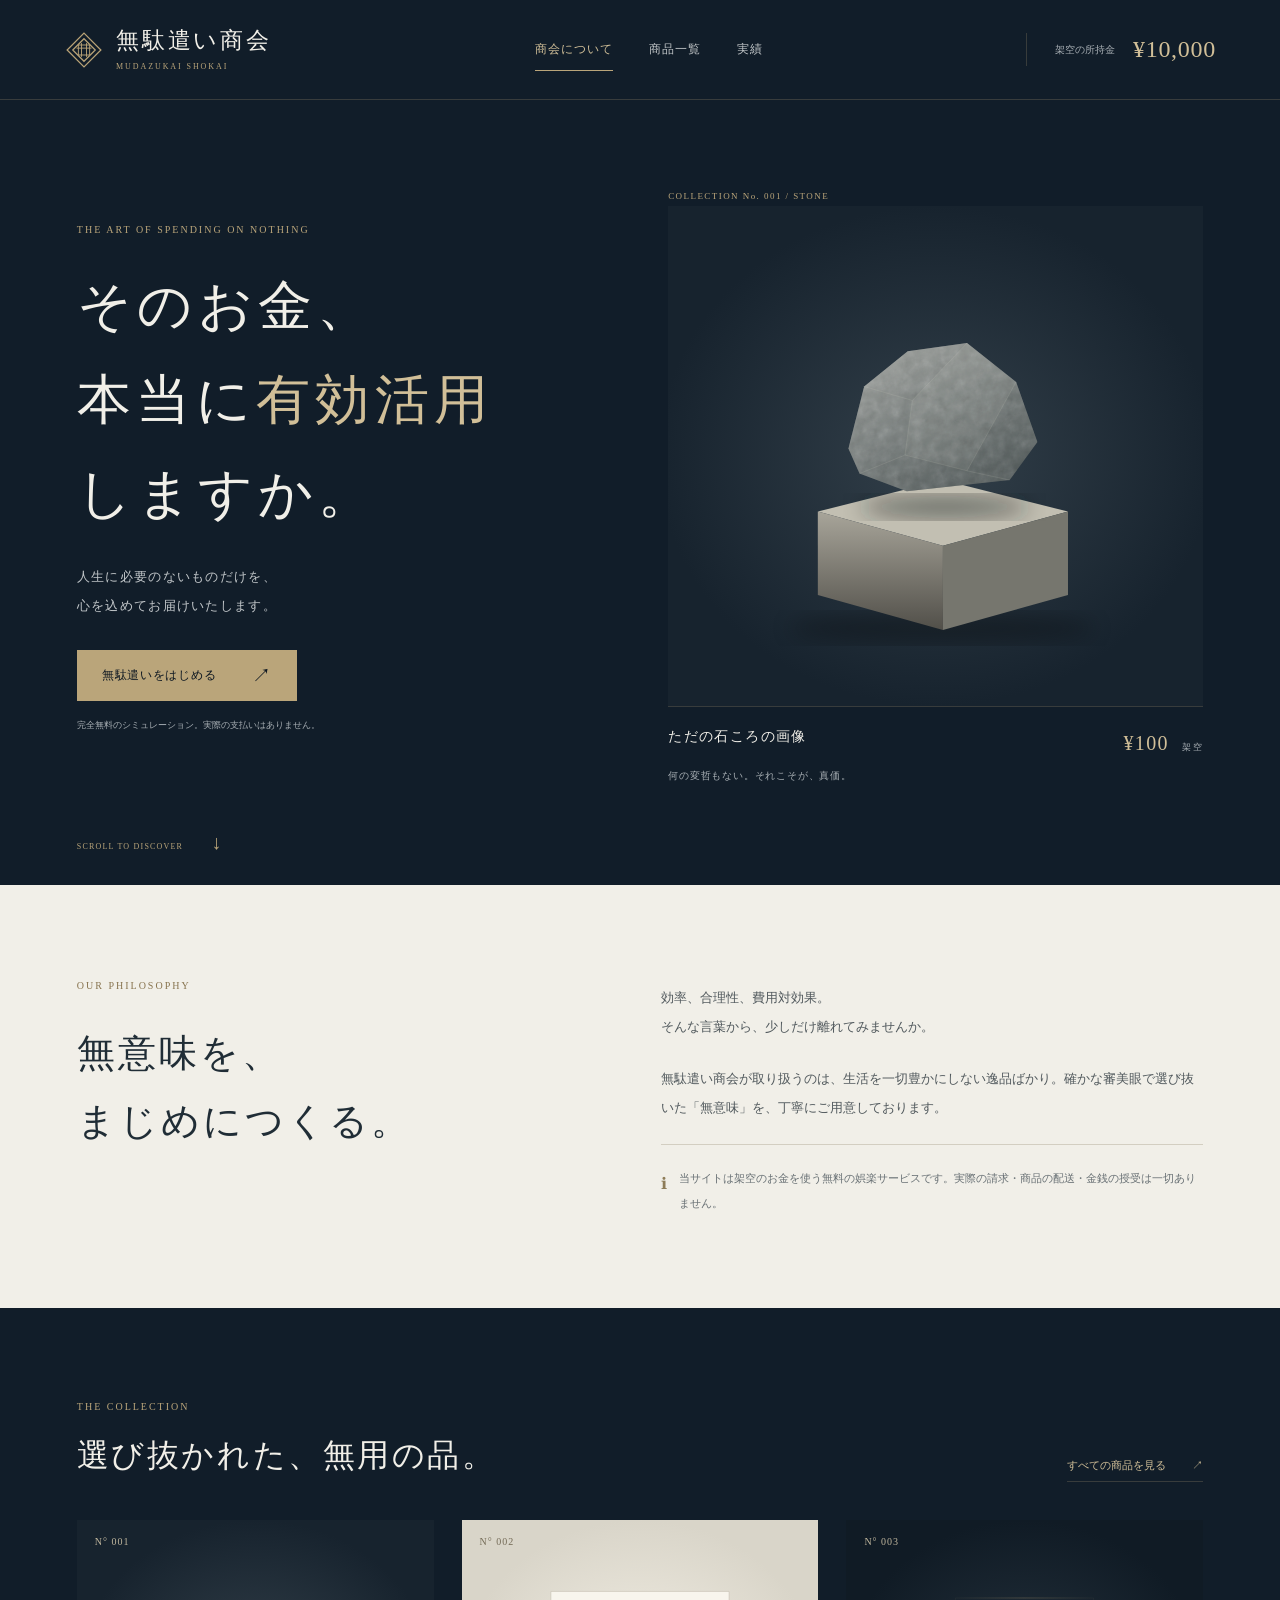
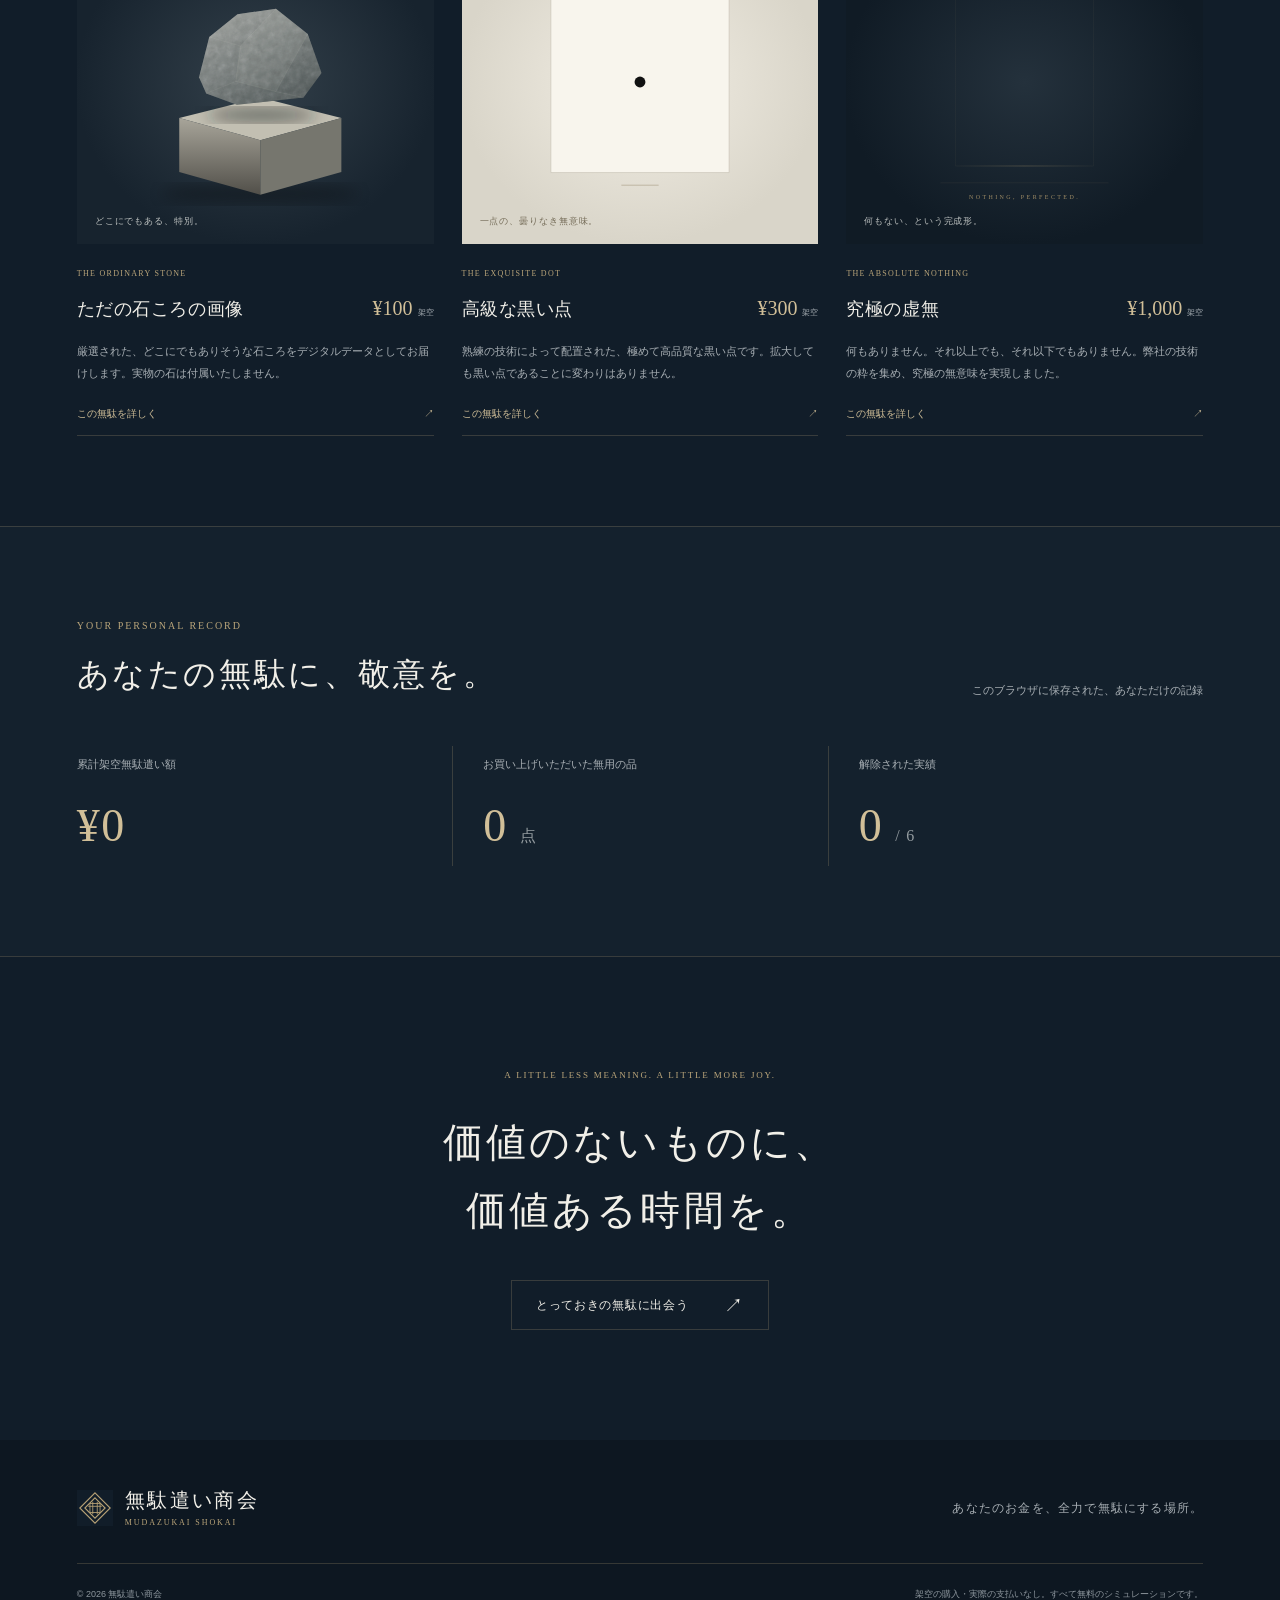
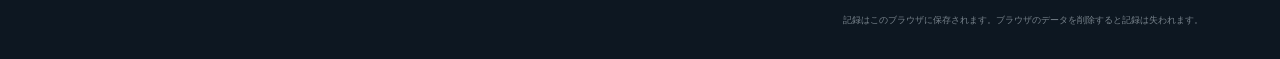
==== index.html @ 3b6da00a "Build Muda Shokai static shop" ====
<!doctype html>
<html lang="ja"><head><meta charset="utf-8"><meta name="viewport" content="width=device-width, initial-scale=1"><meta name="description" content="あなたのお金を、全力で無駄にする場所。実際の支払いは一切ない、架空の無駄遣いシミュレーション。"><meta name="theme-color" content="#111d29"><title>無駄遣い商会 — 価値のないものに、価値ある時間を。</title><link rel="icon" href="assets/images/mark.svg" type="image/svg+xml"><link rel="stylesheet" href="css/style.css"><script defer src="js/storage.js"></script><script defer src="js/main.js"></script></head>
<body data-page="home"><a class="skip" href="#main">本文へ移動</a><div id="site-header"></div><main id="main">
<section class="hero"><div class="hero-copy"><p class="eyebrow">THE ART OF SPENDING ON NOTHING</p><h1>そのお金、<br>本当に<span>有効活用</span><br>しますか。</h1><p class="hero-description">人生に必要のないものだけを、<br>心を込めてお届けいたします。</p><a class="button gold" href="shop.html">無駄遣いをはじめる <span>↗</span></a><p class="fine">完全無料のシミュレーション。実際の支払いはありません。</p></div><div class="hero-art" aria-label="台座に展示された、ただの石ころ"><div class="art-coordinate">COLLECTION No. 001 / STONE</div><img src="assets/images/stone.svg" alt="美術品のように展示された灰色の石ころ"><div class="exhibit-caption"><span>ただの石ころの画像</span><span>¥100 <small>架空</small></span></div><p class="art-note">何の変哲もない。それこそが、真価。</p></div><a class="scroll-cue" href="#philosophy">SCROLL TO DISCOVER <span>↓</span></a></section>
<section class="philosophy section reveal" id="philosophy"><div><p class="eyebrow">OUR PHILOSOPHY</p><h2>無意味を、<br>まじめにつくる。</h2></div><div class="prose"><p>効率、合理性、費用対効果。<br>そんな言葉から、少しだけ離れてみませんか。</p><p>無駄遣い商会が取り扱うのは、生活を一切豊かにしない逸品ばかり。確かな審美眼で選び抜いた「無意味」を、丁寧にご用意しております。</p><p class="simulation-note"><span>ℹ</span> 当サイトは架空のお金を使う無料の娯楽サービスです。実際の請求・商品の配送・金銭の授受は一切ありません。</p></div></section>
<section class="collection section reveal"><div class="section-heading"><div><p class="eyebrow">THE COLLECTION</p><h2>選び抜かれた、無用の品。</h2></div><a class="text-link" href="shop.html">すべての商品を見る <span>↗</span></a></div><div class="product-grid" id="featured-products"></div></section>
<section class="record-section section reveal"><div class="section-heading"><div><p class="eyebrow">YOUR PERSONAL RECORD</p><h2>あなたの無駄に、敬意を。</h2></div><span class="subtle">このブラウザに保存された、あなただけの記録</span></div><div class="stats"><div><span>累計架空無駄遣い額</span><strong data-stat="spent">¥0</strong></div><div><span>お買い上げいただいた無用の品</span><strong><b data-stat="count">0</b><small>点</small></strong></div><div><span>解除された実績</span><strong><b data-stat="achievements">0</b><small>/ 6</small></strong></div></div></section>
<section class="closing section reveal"><p class="eyebrow">A LITTLE LESS MEANING. A LITTLE MORE JOY.</p><h2>価値のないものに、<br>価値ある時間を。</h2><a class="button outline" href="shop.html">とっておきの無駄に出会う <span>↗</span></a></section>
</main><div id="site-footer"></div><div id="toast-region" aria-live="polite"></div></body></html>
---- css/style.css ----
@charset "UTF-8";
:root{
  --navy:#111d29;
  --deep:#0d1721;
  --panel:#192633;
  --gold:#baa57a;
  --gold-light:#d1bf98;
  --paper:#f1efe8;
  --ink:#202d36;
  --muted:#a8afb4;
  --line:rgba(186,165,122,.23);
  --serif:"Yu Mincho","Hiragino Mincho ProN","Noto Serif CJK JP",serif;
  --sans:"Yu Gothic","Hiragino Kaku Gothic ProN",Meiryo,sans-serif}
  *{
    box-sizing:border-box}
    html{
      scroll-behavior:smooth;
      scroll-padding-top:100px}
      body{
        margin:0;
        background:var(--navy);
        color:var(--paper);
        font:14px/1.9 var(--sans);
        -webkit-font-smoothing:antialiased}
        a{
          color:inherit;
          text-decoration:none}
          button,input{
            font:inherit}
            button,a{
              -webkit-tap-highlight-color:transparent}
              button{
                cursor:pointer}
                button:disabled{
                  cursor:not-allowed;
                  opacity:.5}
                  img{
                    max-width:100%;
                    display:block}
                    h1,h2,h3,p{
                      margin:0}
                      h1,h2,h3{
                        font-family:var(--serif);
                        font-weight:500}
                        h2{
                          font-size:32px;
                          line-height:1.7;
                          letter-spacing:.08em}
                          button{
                            color:inherit}
                            button:focus-visible,a:focus-visible,summary:focus-visible{
                              outline:2px solid var(--gold-light);
                              outline-offset:6px}
                              ::selection{
                                background:#baa57a;
                                color:var(--deep)}
                                .section{
                                  padding:90px max(6%,calc((100vw - 1280px)/2))}
                                  .eyebrow{
                                    font-family:Georgia,serif;
                                    font-size:10px;
                                    letter-spacing:.2em;
                                    color:var(--gold);
                                    line-height:1.8}
                                    .subtle{
                                      font-size:11px;
                                      color:var(--muted)}
                                      .fine{
                                        font-size:10px;
                                        line-height:1.9;
                                        color:var(--muted)}
                                        .skip{
                                          position:fixed;
                                          top:-100px;
                                          left:20px;
                                          z-index:200;
                                          background:var(--gold);
                                          color:var(--deep);
                                          padding:10px}
                                          .skip:focus{
                                            top:10px}
                                            .site-header{
                                              height:100px;
                                              padding:0 5%;
                                              display:flex;
                                              align-items:center;
                                              justify-content:space-between;
                                              border-bottom:1px solid var(--line);
                                              gap:30px;
                                              background:var(--navy)}
                                              .brand{
                                                display:flex;
                                                gap:12px;
                                                align-items:center;
                                                flex-shrink:0}
                                                .brand>span{
                                                  font-family:var(--serif);
                                                  font-size:23px;
                                                  letter-spacing:.12em;
                                                  line-height:1.5}
                                                  .brand small{
                                                    display:block;
                                                    font:8px/2 Georgia,serif;
                                                    letter-spacing:.24em;
                                                    color:var(--gold)}
                                                    .site-header nav{
                                                      display:flex;
                                                      gap:36px;
                                                      height:100%;
                                                      align-items:center}
                                                      .site-header nav a{
                                                        font-size:12px;
                                                        letter-spacing:.08em;
                                                        position:relative;
                                                        padding:10px 0;
                                                        color:#c2c6c8}
                                                        .site-header nav a:hover,.site-header nav a[aria-current]{
                                                          color:var(--gold-light)}
                                                          .site-header nav a[aria-current]:after{
                                                            content:"";
                                                            position:absolute;
                                                            bottom:0;
                                                            left:0;
                                                            right:0;
                                                            height:1px;
                                                            background:var(--gold)}
                                                            .header-wallet{
                                                              display:flex;
                                                              align-items:center;
                                                              gap:18px;
                                                              padding-left:28px;
                                                              border-left:1px solid var(--line)}
                                                              .header-wallet>span{
                                                                font-size:10px;
                                                                color:var(--muted)}
                                                                .header-wallet strong{
                                                                  font:24px/1.4 Georgia,serif;
                                                                  letter-spacing:.03em;
                                                                  color:var(--gold-light)}
                                                                  .hero{
                                                                    position:relative;
                                                                    min-height:710px;
                                                                    max-width:1600px;
                                                                    margin:auto;
                                                                    display:grid;
                                                                    grid-template-columns:1fr 1fr;
                                                                    align-items:center;
                                                                    padding:70px 6% 100px;
                                                                    gap:5%}
                                                                    .hero-copy{
                                                                      position:relative;
                                                                      z-index:1}
                                                                      .hero h1{
                                                                        font-size:clamp(38px,4.2vw,63px);
                                                                        letter-spacing:.1em;
                                                                        line-height:1.75;
                                                                        margin:20px 0 22px}
                                                                        .hero h1 span{
                                                                          color:var(--gold-light)}
                                                                          .hero-description{
                                                                            font-size:13px;
                                                                            color:#c0c5c8;
                                                                            letter-spacing:.1em;
                                                                            line-height:2.2;
                                                                            margin-bottom:30px}
                                                                            .button{
                                                                              min-height:49px;
                                                                              padding:13px 24px;
                                                                              border:1px solid var(--line);
                                                                              display:inline-flex;
                                                                              align-items:center;
                                                                              justify-content:space-between;
                                                                              gap:36px;
                                                                              font-size:12px;
                                                                              letter-spacing:.06em;
                                                                              background:transparent;
                                                                              transition:background .25s,color .25s,transform .25s,border-color .25s}
                                                                              .button span{
                                                                                font-family:var(--sans);
                                                                                font-size:19px;
                                                                                line-height:1}
                                                                                .button:hover:not(:disabled){
                                                                                  border-color:var(--gold);
                                                                                  background:rgba(186,165,122,.08);
                                                                                  transform:translateY(-2px)}
                                                                                  .button.gold{
                                                                                    background:var(--gold);
                                                                                    border-color:var(--gold);
                                                                                    color:var(--deep)}
                                                                                    .button.gold:hover:not(:disabled){
                                                                                      background:var(--gold-light)}
                                                                                      .hero .fine{
                                                                                        margin-top:16px;
                                                                                        font-size:9px}
                                                                                        .hero-art{
                                                                                          position:relative;
                                                                                          align-self:stretch;
                                                                                          display:flex;
                                                                                          flex-direction:column;
                                                                                          justify-content:center;
                                                                                          padding-top:36px}
                                                                                          .hero-art>img{
                                                                                            width:100%;
                                                                                            aspect-ratio:1.07;
                                                                                            object-fit:cover}
                                                                                            .art-coordinate{
                                                                                              position:absolute;
                                                                                              top:20px;
                                                                                              left:0;
                                                                                              font:9px/1.5 Georgia,serif;
                                                                                              letter-spacing:.16em;
                                                                                              color:var(--gold)}
                                                                                              .exhibit-caption{
                                                                                                display:flex;
                                                                                                justify-content:space-between;
                                                                                                border-top:1px solid var(--line);
                                                                                                padding:17px 0 0;
                                                                                                font-family:var(--serif);
                                                                                                font-size:14px;
                                                                                                letter-spacing:.1em}
                                                                                                .exhibit-caption>span:last-child{
                                                                                                  font-family:Georgia,serif;
                                                                                                  font-size:20px;
                                                                                                  color:var(--gold-light)}
                                                                                                  .exhibit-caption small{
                                                                                                    font:9px var(--sans);
                                                                                                    color:var(--muted);
                                                                                                    margin-left:7px}
                                                                                                    .art-note{
                                                                                                      font-size:10px;
                                                                                                      color:var(--muted);
                                                                                                      margin-top:4px;
                                                                                                      letter-spacing:.08em}
                                                                                                      .scroll-cue{
                                                                                                        position:absolute;
                                                                                                        left:6%;
                                                                                                        bottom:28px;
                                                                                                        font:8px/1.5 Georgia,serif;
                                                                                                        letter-spacing:.15em;
                                                                                                        color:var(--gold)}
                                                                                                        .scroll-cue span{
                                                                                                          margin-left:25px;
                                                                                                          font-size:20px}
                                                                                                          .philosophy{
                                                                                                            background:var(--paper);
                                                                                                            color:var(--ink);
                                                                                                            display:grid;
                                                                                                            grid-template-columns:1fr 1.15fr;
                                                                                                            gap:10%;
                                                                                                            padding-top:92px;
                                                                                                            padding-bottom:92px}
                                                                                                            .philosophy .eyebrow{
                                                                                                              color:#87734e;
                                                                                                              margin-bottom:24px}
                                                                                                              .philosophy h2{
                                                                                                                font-size:38px;
                                                                                                                line-height:1.8}
                                                                                                                .prose{
                                                                                                                  padding-top:6px;
                                                                                                                  font-size:13px;
                                                                                                                  color:#51595d;
                                                                                                                  line-height:2.25}
                                                                                                                  .prose>p+p{
                                                                                                                    margin-top:22px}
                                                                                                                    .prose .simulation-note{
                                                                                                                      border-top:1px solid #d3cec1;
                                                                                                                      padding-top:21px;
                                                                                                                      font-size:11px;
                                                                                                                      display:flex;
                                                                                                                      gap:12px;
                                                                                                                      color:#687074}
                                                                                                                      .simulation-note>span{
                                                                                                                        color:#8e7c58;
                                                                                                                        font-size:16px}
                                                                                                                        .section-heading{
                                                                                                                          display:flex;
                                                                                                                          justify-content:space-between;
                                                                                                                          align-items:end;
                                                                                                                          gap:24px;
                                                                                                                          margin-bottom:38px}
                                                                                                                          .section-heading h2{
                                                                                                                            margin-top:12px}
                                                                                                                            .text-link{
                                                                                                                              border:0;
                                                                                                                              background:transparent;
                                                                                                                              color:var(--gold-light);
                                                                                                                              font-size:11px;
                                                                                                                              display:inline-flex;
                                                                                                                              gap:26px;
                                                                                                                              align-items:center;
                                                                                                                              padding:5px 0;
                                                                                                                              border-bottom:1px solid var(--line)}
                                                                                                                              .text-link:hover{
                                                                                                                                border-color:var(--gold)}
                                                                                                                                .product-grid{
                                                                                                                                  display:grid;
                                                                                                                                  grid-template-columns:repeat(3,minmax(0,1fr));
                                                                                                                                  gap:28px}
                                                                                                                                  .product-card{
                                                                                                                                    min-width:0}
                                                                                                                                    .product-image{
                                                                                                                                      display:block;
                                                                                                                                      position:relative;
                                                                                                                                      overflow:hidden;
                                                                                                                                      background:var(--panel);
                                                                                                                                      aspect-ratio:1.1}
                                                                                                                                      .product-image img{
                                                                                                                                        height:100%;
                                                                                                                                        width:100%;
                                                                                                                                        object-fit:cover;
                                                                                                                                        transition:transform .7s}
                                                                                                                                        .product-image:hover img{
                                                                                                                                          transform:scale(1.035)}
                                                                                                                                          .product-number{
                                                                                                                                            position:absolute;
                                                                                                                                            top:16px;
                                                                                                                                            left:18px;
                                                                                                                                            font:10px Georgia,serif;
                                                                                                                                            color:#c1b79e;
                                                                                                                                            letter-spacing:.1em}
                                                                                                                                            .product-card:nth-child(2) .product-number,.product-card:nth-child(2) .product-label{
                                                                                                                                              color:#746b57}
                                                                                                                                              .product-label{
                                                                                                                                                position:absolute;
                                                                                                                                                bottom:14px;
                                                                                                                                                left:18px;
                                                                                                                                                font-size:9px;
                                                                                                                                                letter-spacing:.1em;
                                                                                                                                                color:#bcc0bf}
                                                                                                                                                .product-info{
                                                                                                                                                  padding-top:23px}
                                                                                                                                                  .product-info .eyebrow{
                                                                                                                                                    font-size:8px;
                                                                                                                                                    letter-spacing:.16em}
                                                                                                                                                    .product-title{
                                                                                                                                                      display:flex;
                                                                                                                                                      align-items:center;
                                                                                                                                                      justify-content:space-between;
                                                                                                                                                      gap:8px;
                                                                                                                                                      margin:10px 0 14px}
                                                                                                                                                      .product-title h3{
                                                                                                                                                        font-size:18px;
                                                                                                                                                        letter-spacing:.03em}
                                                                                                                                                        .product-title>span{
                                                                                                                                                          font:20px Georgia,serif;
                                                                                                                                                          white-space:nowrap;
                                                                                                                                                          color:var(--gold-light)}
                                                                                                                                                          .product-title small,.history-row strong small{
                                                                                                                                                            font:8px var(--sans);
                                                                                                                                                            margin-left:5px;
                                                                                                                                                            color:var(--muted)}
                                                                                                                                                            .product-description{
                                                                                                                                                              font-size:11px;
                                                                                                                                                              line-height:2;
                                                                                                                                                              color:var(--muted)}
                                                                                                                                                              .product-more{
                                                                                                                                                                display:flex;
                                                                                                                                                                justify-content:space-between;
                                                                                                                                                                padding:20px 0 12px;
                                                                                                                                                                border-bottom:1px solid var(--line);
                                                                                                                                                                font-size:10px;
                                                                                                                                                                color:var(--gold-light)}
                                                                                                                                                                .product-more:hover{
                                                                                                                                                                  color:white}
                                                                                                                                                                  .record-section{
                                                                                                                                                                    border-top:1px solid var(--line);
                                                                                                                                                                    background:#14212d}
                                                                                                                                                                    .stats{
                                                                                                                                                                      display:grid;
                                                                                                                                                                      grid-template-columns:repeat(3,1fr);
                                                                                                                                                                      margin-top:45px}
                                                                                                                                                                      .stats>div{
                                                                                                                                                                        padding:4px 30px;
                                                                                                                                                                        border-left:1px solid var(--line)}
                                                                                                                                                                        .stats>div:first-child{
                                                                                                                                                                          padding-left:0;
                                                                                                                                                                          border-left:0}
                                                                                                                                                                          .stats>div>span{
                                                                                                                                                                            font-size:11px;
                                                                                                                                                                            color:var(--muted)}
                                                                                                                                                                            .stats strong{
                                                                                                                                                                              display:block;
                                                                                                                                                                              font:46px/1.6 Georgia,serif;
                                                                                                                                                                              color:var(--gold-light);
                                                                                                                                                                              letter-spacing:.03em;
                                                                                                                                                                              margin-top:12px}
                                                                                                                                                                              .stats b{
                                                                                                                                                                                font-weight:400}
                                                                                                                                                                                .stats small{
                                                                                                                                                                                  font-size:16px;
                                                                                                                                                                                  margin-left:12px;
                                                                                                                                                                                  color:#939b9f}
                                                                                                                                                                                  .closing{
                                                                                                                                                                                    text-align:center;
                                                                                                                                                                                    padding-top:110px;
                                                                                                                                                                                    padding-bottom:110px;
                                                                                                                                                                                    border-top:1px solid var(--line)}
                                                                                                                                                                                    .closing h2{
                                                                                                                                                                                      font-size:40px;
                                                                                                                                                                                      margin:25px 0 35px}
                                                                                                                                                                                      .closing .eyebrow{
                                                                                                                                                                                        font-size:9px}
                                                                                                                                                                                        .site-footer{
                                                                                                                                                                                          background:var(--deep);
                                                                                                                                                                                          padding-top:45px;
                                                                                                                                                                                          padding-bottom:30px}
                                                                                                                                                                                          .footer-top{
                                                                                                                                                                                            display:flex;
                                                                                                                                                                                            justify-content:space-between;
                                                                                                                                                                                            align-items:center;
                                                                                                                                                                                            padding-bottom:32px;
                                                                                                                                                                                            border-bottom:1px solid var(--line)}
                                                                                                                                                                                            .footer-top .brand>span{
                                                                                                                                                                                              font-size:20px}
                                                                                                                                                                                              .footer-top>p{
                                                                                                                                                                                                font-family:var(--serif);
                                                                                                                                                                                                font-size:12px;
                                                                                                                                                                                                letter-spacing:.1em;
                                                                                                                                                                                                color:var(--muted)}
                                                                                                                                                                                                .footer-bottom{
                                                                                                                                                                                                  display:flex;
                                                                                                                                                                                                  justify-content:space-between;
                                                                                                                                                                                                  gap:20px;
                                                                                                                                                                                                  margin-top:22px;
                                                                                                                                                                                                  color:#8e979e;
                                                                                                                                                                                                  font-size:9px}
                                                                                                                                                                                                  .storage-note{
                                                                                                                                                                                                    font-size:9px;
                                                                                                                                                                                                    color:#78838c;
                                                                                                                                                                                                    margin-top:8px;
                                                                                                                                                                                                    text-align:right}
                                                                                                                                                                                                    .page-intro{
                                                                                                                                                                                                      padding-top:65px;
                                                                                                                                                                                                      padding-bottom:45px;
                                                                                                                                                                                                      text-align:center}
                                                                                                                                                                                                      .page-intro h1{
                                                                                                                                                                                                        font-size:42px;
                                                                                                                                                                                                        letter-spacing:.08em;
                                                                                                                                                                                                        margin:19px 0}
                                                                                                                                                                                                        .page-intro>p:not(.eyebrow){
                                                                                                                                                                                                          font-size:12px;
                                                                                                                                                                                                          color:var(--muted);
                                                                                                                                                                                                          line-height:2.2;
                                                                                                                                                                                                          letter-spacing:.08em}
                                                                                                                                                                                                          .notice{
                                                                                                                                                                                                            font-size:10px;
                                                                                                                                                                                                            color:var(--gold-light);
                                                                                                                                                                                                            margin-top:28px;
                                                                                                                                                                                                            display:inline-block;
                                                                                                                                                                                                            padding:8px 20px;
                                                                                                                                                                                                            border:1px solid var(--line)}
                                                                                                                                                                                                            .shop-section{
                                                                                                                                                                                                              padding-top:12px;
                                                                                                                                                                                                              padding-bottom:75px}
                                                                                                                                                                                                              .collection-bar{
                                                                                                                                                                                                                display:flex;
                                                                                                                                                                                                                justify-content:space-between;
                                                                                                                                                                                                                align-items:center;
                                                                                                                                                                                                                border-bottom:1px solid var(--line);
                                                                                                                                                                                                                padding-bottom:18px;
                                                                                                                                                                                                                margin-bottom:28px;
                                                                                                                                                                                                                font-size:10px;
                                                                                                                                                                                                                color:var(--muted)}
                                                                                                                                                                                                                .collection-bar strong{
                                                                                                                                                                                                                  font:22px Georgia,serif;
                                                                                                                                                                                                                  color:var(--gold-light);
                                                                                                                                                                                                                  margin-left:16px}
                                                                                                                                                                                                                  .buy-button{
                                                                                                                                                                                                                    width:100%;
                                                                                                                                                                                                                    margin-top:23px;
                                                                                                                                                                                                                    color:var(--gold-light)}
                                                                                                                                                                                                                    .account-section{
                                                                                                                                                                                                                      border-top:1px solid var(--line);
                                                                                                                                                                                                                      background:#14212d}
                                                                                                                                                                                                                      .empty-state{
                                                                                                                                                                                                                        text-align:center;
                                                                                                                                                                                                                        border:1px solid var(--line);
                                                                                                                                                                                                                        padding:48px 20px}
                                                                                                                                                                                                                        .empty-state>span{
                                                                                                                                                                                                                          font-size:28px;
                                                                                                                                                                                                                          color:var(--gold)}
                                                                                                                                                                                                                          .empty-state h3{
                                                                                                                                                                                                                            font-size:18px;
                                                                                                                                                                                                                            margin:12px}
                                                                                                                                                                                                                            .empty-state p{
                                                                                                                                                                                                                              font-size:11px;
                                                                                                                                                                                                                              color:var(--muted)}
                                                                                                                                                                                                                              .account-actions{
                                                                                                                                                                                                                                display:flex;
                                                                                                                                                                                                                                justify-content:space-between;
                                                                                                                                                                                                                                align-items:center;
                                                                                                                                                                                                                                gap:30px;
                                                                                                                                                                                                                                margin-top:40px;
                                                                                                                                                                                                                                padding:28px 0;
                                                                                                                                                                                                                                border-top:1px solid var(--line)}
                                                                                                                                                                                                                                .account-actions h3{
                                                                                                                                                                                                                                  font-size:18px;
                                                                                                                                                                                                                                  margin-bottom:8px}
                                                                                                                                                                                                                                  .account-actions p{
                                                                                                                                                                                                                                    font-size:11px;
                                                                                                                                                                                                                                    color:var(--muted)}
                                                                                                                                                                                                                                    .data-settings{
                                                                                                                                                                                                                                      font-size:11px;
                                                                                                                                                                                                                                      color:var(--muted);
                                                                                                                                                                                                                                      padding-top:18px;
                                                                                                                                                                                                                                      border-top:1px solid var(--line)}
                                                                                                                                                                                                                                      summary{
                                                                                                                                                                                                                                        cursor:pointer;
                                                                                                                                                                                                                                        display:list-item}
                                                                                                                                                                                                                                        .data-settings p{
                                                                                                                                                                                                                                          margin:15px 0;
                                                                                                                                                                                                                                          max-width:700px}
                                                                                                                                                                                                                                          .danger-button{
                                                                                                                                                                                                                                            background:transparent;
                                                                                                                                                                                                                                            color:#d6a79f;
                                                                                                                                                                                                                                            padding:8px 0;
                                                                                                                                                                                                                                            border:0;
                                                                                                                                                                                                                                            border-bottom:1px solid #8a625b;
                                                                                                                                                                                                                                            font-size:11px}
                                                                                                                                                                                                                                            .history-list{
                                                                                                                                                                                                                                              max-height:620px;
                                                                                                                                                                                                                                              overflow:auto;
                                                                                                                                                                                                                                              scrollbar-color:#70634b var(--navy)}
                                                                                                                                                                                                                                              .history-summary{
                                                                                                                                                                                                                                                font-size:11px;
                                                                                                                                                                                                                                                color:var(--muted);
                                                                                                                                                                                                                                                margin-bottom:16px}
                                                                                                                                                                                                                                                .history-row{
                                                                                                                                                                                                                                                  display:flex;
                                                                                                                                                                                                                                                  align-items:center;
                                                                                                                                                                                                                                                  gap:20px;
                                                                                                                                                                                                                                                  padding:18px 0;
                                                                                                                                                                                                                                                  border-bottom:1px solid var(--line)}
                                                                                                                                                                                                                                                  .history-row img{
                                                                                                                                                                                                                                                    object-fit:cover;
                                                                                                                                                                                                                                                    flex-shrink:0}
                                                                                                                                                                                                                                                    .history-row>div{
                                                                                                                                                                                                                                                      flex:1}
                                                                                                                                                                                                                                                      .history-row h3{
                                                                                                                                                                                                                                                        font-size:15px}
                                                                                                                                                                                                                                                        .history-row p{
                                                                                                                                                                                                                                                          font-size:9px;
                                                                                                                                                                                                                                                          color:var(--muted)}
                                                                                                                                                                                                                                                          .history-id{
                                                                                                                                                                                                                                                            display:block;
                                                                                                                                                                                                                                                            font:8px/1.7 monospace;
                                                                                                                                                                                                                                                            letter-spacing:.03em}
                                                                                                                                                                                                                                                            .history-row>strong{
                                                                                                                                                                                                                                                              font:21px Georgia,serif;
                                                                                                                                                                                                                                                              color:var(--gold-light)}
                                                                                                                                                                                                                                                              .history-row .text-link{
                                                                                                                                                                                                                                                                font-size:10px;
                                                                                                                                                                                                                                                                white-space:nowrap}
                                                                                                                                                                                                                                                                .achievement-overview{
                                                                                                                                                                                                                                                                  padding:30px 35px;
                                                                                                                                                                                                                                                                  border:1px solid var(--line);
                                                                                                                                                                                                                                                                  display:flex;
                                                                                                                                                                                                                                                                  align-items:center;
                                                                                                                                                                                                                                                                  justify-content:space-between;
                                                                                                                                                                                                                                                                  gap:40px;
                                                                                                                                                                                                                                                                  margin-bottom:30px;
                                                                                                                                                                                                                                                                  background:#14222e}
                                                                                                                                                                                                                                                                  .achievement-overview h2{
                                                                                                                                                                                                                                                                    font:44px/1.8 Georgia,serif;
                                                                                                                                                                                                                                                                    color:var(--gold-light);
                                                                                                                                                                                                                                                                    margin-top:10px}
                                                                                                                                                                                                                                                                    .achievement-overview h2 small{
                                                                                                                                                                                                                                                                      font:12px var(--sans);
                                                                                                                                                                                                                                                                      color:var(--muted);
                                                                                                                                                                                                                                                                      letter-spacing:.02em}
                                                                                                                                                                                                                                                                      .overall-progress{
                                                                                                                                                                                                                                                                        width:40%}
                                                                                                                                                                                                                                                                        .overall-progress label{
                                                                                                                                                                                                                                                                          display:flex;
                                                                                                                                                                                                                                                                          justify-content:space-between;
                                                                                                                                                                                                                                                                          font-size:10px;
                                                                                                                                                                                                                                                                          color:var(--muted);
                                                                                                                                                                                                                                                                          margin-bottom:12px}
                                                                                                                                                                                                                                                                          .achievement-grid{
                                                                                                                                                                                                                                                                            display:grid;
                                                                                                                                                                                                                                                                            grid-template-columns:repeat(3,1fr);
                                                                                                                                                                                                                                                                            gap:24px}
                                                                                                                                                                                                                                                                            .achievement-card{
                                                                                                                                                                                                                                                                              padding:28px;
                                                                                                                                                                                                                                                                              border:1px solid #2c3741;
                                                                                                                                                                                                                                                                              background:#14212d}
                                                                                                                                                                                                                                                                              .achievement-top{
                                                                                                                                                                                                                                                                                display:flex;
                                                                                                                                                                                                                                                                                justify-content:space-between;
                                                                                                                                                                                                                                                                                align-items:center;
                                                                                                                                                                                                                                                                                margin-bottom:28px}
                                                                                                                                                                                                                                                                                .medallion{
                                                                                                                                                                                                                                                                                  width:52px;
                                                                                                                                                                                                                                                                                  height:52px;
                                                                                                                                                                                                                                                                                  border:1px solid #48515a;
                                                                                                                                                                                                                                                                                  outline:1px solid #34414b;
                                                                                                                                                                                                                                                                                  outline-offset:4px;
                                                                                                                                                                                                                                                                                  transform:rotate(45deg);
                                                                                                                                                                                                                                                                                  display:grid;
                                                                                                                                                                                                                                                                                  place-content:center;
                                                                                                                                                                                                                                                                                  color:#879199;
                                                                                                                                                                                                                                                                                  font:22px Georgia,serif;
                                                                                                                                                                                                                                                                                  border-radius:50%}
                                                                                                                                                                                                                                                                                  .achievement-status{
                                                                                                                                                                                                                                                                                    font-size:9px;
                                                                                                                                                                                                                                                                                    color:#929ca4}
                                                                                                                                                                                                                                                                                    .achievement-card h3{
                                                                                                                                                                                                                                                                                      font-size:22px;
                                                                                                                                                                                                                                                                                      margin:10px 0}
                                                                                                                                                                                                                                                                                      .achievement-card>p:not(.eyebrow){
                                                                                                                                                                                                                                                                                        font-size:11px;
                                                                                                                                                                                                                                                                                        color:var(--muted)}
                                                                                                                                                                                                                                                                                        .progress-label{
                                                                                                                                                                                                                                                                                          display:flex;
                                                                                                                                                                                                                                                                                          justify-content:space-between;
                                                                                                                                                                                                                                                                                          gap:10px;
                                                                                                                                                                                                                                                                                          margin-top:28px;
                                                                                                                                                                                                                                                                                          font-size:9px;
                                                                                                                                                                                                                                                                                          color:#9ba5ac}
                                                                                                                                                                                                                                                                                          progress{
                                                                                                                                                                                                                                                                                            display:block;
                                                                                                                                                                                                                                                                                            appearance:none;
                                                                                                                                                                                                                                                                                            width:100%;
                                                                                                                                                                                                                                                                                            height:3px;
                                                                                                                                                                                                                                                                                            border:0;
                                                                                                                                                                                                                                                                                            background:#303b45;
                                                                                                                                                                                                                                                                                            margin-top:10px;
                                                                                                                                                                                                                                                                                            color:var(--gold)}
                                                                                                                                                                                                                                                                                            progress::-webkit-progress-bar{
                                                                                                                                                                                                                                                                                              background:#303b45}
                                                                                                                                                                                                                                                                                              progress::-webkit-progress-value{
                                                                                                                                                                                                                                                                                                background:var(--gold)}
                                                                                                                                                                                                                                                                                                progress::-moz-progress-bar{
                                                                                                                                                                                                                                                                                                  background:var(--gold)}
                                                                                                                                                                                                                                                                                                  .unlocked{
                                                                                                                                                                                                                                                                                                    border-color:#76674b;
                                                                                                                                                                                                                                                                                                    background:#1b2831}
                                                                                                                                                                                                                                                                                                    .unlocked .medallion{
                                                                                                                                                                                                                                                                                                      color:var(--gold-light);
                                                                                                                                                                                                                                                                                                      border-color:var(--gold);
                                                                                                                                                                                                                                                                                                      outline-color:#6c604a}
                                                                                                                                                                                                                                                                                                      .unlocked .achievement-status{
                                                                                                                                                                                                                                                                                                        color:var(--gold-light)}
                                                                                                                                                                                                                                                                                                        .achievement-cta{
                                                                                                                                                                                                                                                                                                          text-align:center;
                                                                                                                                                                                                                                                                                                          margin-top:65px}
                                                                                                                                                                                                                                                                                                          .achievement-cta p{
                                                                                                                                                                                                                                                                                                            font-family:var(--serif);
                                                                                                                                                                                                                                                                                                            font-size:18px;
                                                                                                                                                                                                                                                                                                            margin-bottom:25px}
                                                                                                                                                                                                                                                                                                            .achievements-section{
                                                                                                                                                                                                                                                                                                              padding-top:10px}
                                                                                                                                                                                                                                                                                                              .modal-open{
                                                                                                                                                                                                                                                                                                                overflow:hidden}
                                                                                                                                                                                                                                                                                                                dialog{
                                                                                                                                                                                                                                                                                                                  width:550px;
                                                                                                                                                                                                                                                                                                                  max-width:calc(100% - 32px);
                                                                                                                                                                                                                                                                                                                  max-height:calc(100dvh - 40px);
                                                                                                                                                                                                                                                                                                                  overflow:auto;
                                                                                                                                                                                                                                                                                                                  border:1px solid #7f7054;
                                                                                                                                                                                                                                                                                                                  background:var(--navy);
                                                                                                                                                                                                                                                                                                                  color:var(--paper);
                                                                                                                                                                                                                                                                                                                  padding:42px;
                                                                                                                                                                                                                                                                                                                  box-shadow:0 30px 120px #0007}
                                                                                                                                                                                                                                                                                                                  dialog::backdrop{
                                                                                                                                                                                                                                                                                                                    background:#050b11c7;
                                                                                                                                                                                                                                                                                                                    backdrop-filter:blur(5px)}
                                                                                                                                                                                                                                                                                                                    dialog[open]{
                                                                                                                                                                                                                                                                                                                      animation:dialog-in .25s ease-out}
                                                                                                                                                                                                                                                                                                                      .dialog-close{
                                                                                                                                                                                                                                                                                                                        position:absolute;
                                                                                                                                                                                                                                                                                                                        right:14px;
                                                                                                                                                                                                                                                                                                                        top:9px;
                                                                                                                                                                                                                                                                                                                        background:none;
                                                                                                                                                                                                                                                                                                                        border:0;
                                                                                                                                                                                                                                                                                                                        color:var(--muted);
                                                                                                                                                                                                                                                                                                                        font-size:26px;
                                                                                                                                                                                                                                                                                                                        width:36px;
                                                                                                                                                                                                                                                                                                                        height:36px}
                                                                                                                                                                                                                                                                                                                        .dialog-close:hover{
                                                                                                                                                                                                                                                                                                                          color:white}
                                                                                                                                                                                                                                                                                                                          dialog h2{
                                                                                                                                                                                                                                                                                                                            font-size:25px;
                                                                                                                                                                                                                                                                                                                            letter-spacing:.04em;
                                                                                                                                                                                                                                                                                                                            margin:12px 0 20px}
                                                                                                                                                                                                                                                                                                                            dialog h3{
                                                                                                                                                                                                                                                                                                                              font-size:20px;
                                                                                                                                                                                                                                                                                                                              text-align:center;
                                                                                                                                                                                                                                                                                                                              margin:18px 0}
                                                                                                                                                                                                                                                                                                                              .dialog-product{
                                                                                                                                                                                                                                                                                                                                width:100%;
                                                                                                                                                                                                                                                                                                                                height:160px;
                                                                                                                                                                                                                                                                                                                                object-fit:cover;
                                                                                                                                                                                                                                                                                                                                object-position:center 48%;
                                                                                                                                                                                                                                                                                                                                margin-top:20px}
                                                                                                                                                                                                                                                                                                                                .receipt{
                                                                                                                                                                                                                                                                                                                                  border-top:1px solid var(--line);
                                                                                                                                                                                                                                                                                                                                  border-bottom:1px solid var(--line);
                                                                                                                                                                                                                                                                                                                                  padding:15px 0;
                                                                                                                                                                                                                                                                                                                                  margin:18px 0}
                                                                                                                                                                                                                                                                                                                                  .receipt>div{
                                                                                                                                                                                                                                                                                                                                    display:flex;
                                                                                                                                                                                                                                                                                                                                    justify-content:space-between;
                                                                                                                                                                                                                                                                                                                                    gap:15px;
                                                                                                                                                                                                                                                                                                                                    font-size:11px;
                                                                                                                                                                                                                                                                                                                                    padding:5px 0;
                                                                                                                                                                                                                                                                                                                                    color:#c1c6c9}
                                                                                                                                                                                                                                                                                                                                    .receipt strong{
                                                                                                                                                                                                                                                                                                                                      color:var(--gold-light);
                                                                                                                                                                                                                                                                                                                                      font-size:15px;
                                                                                                                                                                                                                                                                                                                                      font-weight:400;
                                                                                                                                                                                                                                                                                                                                      white-space:nowrap}
                                                                                                                                                                                                                                                                                                                                      .receipt small{
                                                                                                                                                                                                                                                                                                                                        font-size:9px}
                                                                                                                                                                                                                                                                                                                                        .dialog-note{
                                                                                                                                                                                                                                                                                                                                          font-size:10px;
                                                                                                                                                                                                                                                                                                                                          line-height:1.8;
                                                                                                                                                                                                                                                                                                                                          color:var(--muted);
                                                                                                                                                                                                                                                                                                                                          text-align:center;
                                                                                                                                                                                                                                                                                                                                          margin:17px 0}
                                                                                                                                                                                                                                                                                                                                          .full{
                                                                                                                                                                                                                                                                                                                                            width:100%;
                                                                                                                                                                                                                                                                                                                                            justify-content:center;
                                                                                                                                                                                                                                                                                                                                            gap:16px}
                                                                                                                                                                                                                                                                                                                                            .cancel-button{
                                                                                                                                                                                                                                                                                                                                              background:none;
                                                                                                                                                                                                                                                                                                                                              border:0;
                                                                                                                                                                                                                                                                                                                                              display:block;
                                                                                                                                                                                                                                                                                                                                              margin:18px auto 0;
                                                                                                                                                                                                                                                                                                                                              padding:5px 18px;
                                                                                                                                                                                                                                                                                                                                              font-size:11px;
                                                                                                                                                                                                                                                                                                                                              color:var(--muted)}
                                                                                                                                                                                                                                                                                                                                              .cancel-button:hover{
                                                                                                                                                                                                                                                                                                                                                color:white}
                                                                                                                                                                                                                                                                                                                                                .processing{
                                                                                                                                                                                                                                                                                                                                                  padding:75px 0;
                                                                                                                                                                                                                                                                                                                                                  text-align:center}
                                                                                                                                                                                                                                                                                                                                                  .processing p:last-child{
                                                                                                                                                                                                                                                                                                                                                    font-size:11px;
                                                                                                                                                                                                                                                                                                                                                    color:var(--muted)}
                                                                                                                                                                                                                                                                                                                                                    .loader{
                                                                                                                                                                                                                                                                                                                                                      height:55px;
                                                                                                                                                                                                                                                                                                                                                      width:55px;
                                                                                                                                                                                                                                                                                                                                                      margin:0 auto 38px;
                                                                                                                                                                                                                                                                                                                                                      border:1px solid var(--line);
                                                                                                                                                                                                                                                                                                                                                      border-top-color:var(--gold);
                                                                                                                                                                                                                                                                                                                                                      border-radius:50%;
                                                                                                                                                                                                                                                                                                                                                      animation:spin 1.5s linear infinite}
                                                                                                                                                                                                                                                                                                                                                      .success-seal{
                                                                                                                                                                                                                                                                                                                                                        width:54px;
                                                                                                                                                                                                                                                                                                                                                        height:54px;
                                                                                                                                                                                                                                                                                                                                                        margin:0 auto 24px;
                                                                                                                                                                                                                                                                                                                                                        display:grid;
                                                                                                                                                                                                                                                                                                                                                        place-content:center;
                                                                                                                                                                                                                                                                                                                                                        border:1px solid var(--gold);
                                                                                                                                                                                                                                                                                                                                                        border-radius:50%;
                                                                                                                                                                                                                                                                                                                                                        color:var(--gold);
                                                                                                                                                                                                                                                                                                                                                        font-size:22px}
                                                                                                                                                                                                                                                                                                                                                        #dialog-content:has(.success-seal){
                                                                                                                                                                                                                                                                                                                                                          text-align:center}
                                                                                                                                                                                                                                                                                                                                                          .success-message{
                                                                                                                                                                                                                                                                                                                                                            font-size:12px;
                                                                                                                                                                                                                                                                                                                                                            color:var(--muted);
                                                                                                                                                                                                                                                                                                                                                            line-height:2.1;
                                                                                                                                                                                                                                                                                                                                                            margin:20px 0}
                                                                                                                                                                                                                                                                                                                                                            blockquote{
                                                                                                                                                                                                                                                                                                                                                              font:14px/2 var(--serif);
                                                                                                                                                                                                                                                                                                                                                              color:var(--gold-light);
                                                                                                                                                                                                                                                                                                                                                              margin:22px 0;
                                                                                                                                                                                                                                                                                                                                                              padding:18px;
                                                                                                                                                                                                                                                                                                                                                              border:1px solid var(--line)}
                                                                                                                                                                                                                                                                                                                                                              .share-link{
                                                                                                                                                                                                                                                                                                                                                                margin-top:12px}
                                                                                                                                                                                                                                                                                                                                                                dialog .fine{
                                                                                                                                                                                                                                                                                                                                                                  margin-top:15px;
                                                                                                                                                                                                                                                                                                                                                                  text-align:center;
                                                                                                                                                                                                                                                                                                                                                                  font-size:9px}
                                                                                                                                                                                                                                                                                                                                                                  .danger{
                                                                                                                                                                                                                                                                                                                                                                    background:#6e3936;
                                                                                                                                                                                                                                                                                                                                                                    border-color:#9b635b}
                                                                                                                                                                                                                                                                                                                                                                    .storage-warning{
                                                                                                                                                                                                                                                                                                                                                                      padding:16px 6%;
                                                                                                                                                                                                                                                                                                                                                                      background:#55452d;
                                                                                                                                                                                                                                                                                                                                                                      color:#fff0cc;
                                                                                                                                                                                                                                                                                                                                                                      font-size:12px}
                                                                                                                                                                                                                                                                                                                                                                      #toast-region{
                                                                                                                                                                                                                                                                                                                                                                        position:fixed;
                                                                                                                                                                                                                                                                                                                                                                        right:24px;
                                                                                                                                                                                                                                                                                                                                                                        bottom:24px;
                                                                                                                                                                                                                                                                                                                                                                        z-index:100;
                                                                                                                                                                                                                                                                                                                                                                        display:flex;
                                                                                                                                                                                                                                                                                                                                                                        flex-direction:column;
                                                                                                                                                                                                                                                                                                                                                                        gap:10px;
                                                                                                                                                                                                                                                                                                                                                                        max-width:min(390px,calc(100vw - 48px));
                                                                                                                                                                                                                                                                                                                                                                        pointer-events:none}
                                                                                                                                                                                                                                                                                                                                                                        .toast{
                                                                                                                                                                                                                                                                                                                                                                          background:#f1efe8;
                                                                                                                                                                                                                                                                                                                                                                          color:var(--ink);
                                                                                                                                                                                                                                                                                                                                                                          border-left:3px solid var(--gold);
                                                                                                                                                                                                                                                                                                                                                                          padding:19px 23px;
                                                                                                                                                                                                                                                                                                                                                                          box-shadow:0 10px 40px #0004;
                                                                                                                                                                                                                                                                                                                                                                          animation:dialog-in .35s ease}
                                                                                                                                                                                                                                                                                                                                                                          .toast strong{
                                                                                                                                                                                                                                                                                                                                                                            font-family:var(--serif);
                                                                                                                                                                                                                                                                                                                                                                            font-size:14px;
                                                                                                                                                                                                                                                                                                                                                                            font-weight:500}
                                                                                                                                                                                                                                                                                                                                                                            .toast p{
                                                                                                                                                                                                                                                                                                                                                                              font-size:11px;
                                                                                                                                                                                                                                                                                                                                                                              color:#626a6d;
                                                                                                                                                                                                                                                                                                                                                                              margin-top:4px}
                                                                                                                                                                                                                                                                                                                                                                              .will-reveal{
                                                                                                                                                                                                                                                                                                                                                                                opacity:0;
                                                                                                                                                                                                                                                                                                                                                                                transform:translateY(20px);
                                                                                                                                                                                                                                                                                                                                                                                transition:opacity .8s,transform .8s}
                                                                                                                                                                                                                                                                                                                                                                                .will-reveal.visible{
                                                                                                                                                                                                                                                                                                                                                                                  opacity:1;
                                                                                                                                                                                                                                                                                                                                                                                  transform:none}
                                                                                                                                                                                                                                                                                                                                                                                  @keyframes spin{
                                                                                                                                                                                                                                                                                                                                                                                    to{
                                                                                                                                                                                                                                                                                                                                                                                      transform:rotate(360deg)}
                                                                                                                                                                                                                                                                                                                                                                                    }
                                                                                                                                                                                                                                                                                                                                                                                    @keyframes dialog-in{
                                                                                                                                                                                                                                                                                                                                                                                      from{
                                                                                                                                                                                                                                                                                                                                                                                        opacity:0;
                                                                                                                                                                                                                                                                                                                                                                                        transform:translateY(10px)}
                                                                                                                                                                                                                                                                                                                                                                                        to{
                                                                                                                                                                                                                                                                                                                                                                                          opacity:1;
                                                                                                                                                                                                                                                                                                                                                                                          transform:translateY(0)}
                                                                                                                                                                                                                                                                                                                                                                                        }
                                                                                                                                                                                                                                                                                                                                                                                        @media(min-width:1500px){
                                                                                                                                                                                                                                                                                                                                                                                          .hero{
                                                                                                                                                                                                                                                                                                                                                                                            min-height:790px}
                                                                                                                                                                                                                                                                                                                                                                                            .hero h1{
                                                                                                                                                                                                                                                                                                                                                                                              font-size:64px}
                                                                                                                                                                                                                                                                                                                                                                                            }
                                                                                                                                                                                                                                                                                                                                                                                            @media(max-width:1050px){
                                                                                                                                                                                                                                                                                                                                                                                              .site-header{
                                                                                                                                                                                                                                                                                                                                                                                                gap:20px}
                                                                                                                                                                                                                                                                                                                                                                                                .site-header nav{
                                                                                                                                                                                                                                                                                                                                                                                                  gap:22px}
                                                                                                                                                                                                                                                                                                                                                                                                  .header-wallet{
                                                                                                                                                                                                                                                                                                                                                                                                    gap:10px;
                                                                                                                                                                                                                                                                                                                                                                                                    padding-left:18px}
                                                                                                                                                                                                                                                                                                                                                                                                    .header-wallet>span{
                                                                                                                                                                                                                                                                                                                                                                                                      display:none}
                                                                                                                                                                                                                                                                                                                                                                                                      .product-grid{
                                                                                                                                                                                                                                                                                                                                                                                                        gap:20px}
                                                                                                                                                                                                                                                                                                                                                                                                        .product-title{
                                                                                                                                                                                                                                                                                                                                                                                                          align-items:start;
                                                                                                                                                                                                                                                                                                                                                                                                          flex-direction:column}
                                                                                                                                                                                                                                                                                                                                                                                                          .product-title>span{
                                                                                                                                                                                                                                                                                                                                                                                                            font-size:19px}
                                                                                                                                                                                                                                                                                                                                                                                                            .product-description{
                                                                                                                                                                                                                                                                                                                                                                                                              min-height:88px}
                                                                                                                                                                                                                                                                                                                                                                                                              .achievement-grid{
                                                                                                                                                                                                                                                                                                                                                                                                                gap:16px}
                                                                                                                                                                                                                                                                                                                                                                                                                .achievement-card{
                                                                                                                                                                                                                                                                                                                                                                                                                  padding:22px}
                                                                                                                                                                                                                                                                                                                                                                                                                  .achievement-card h3{
                                                                                                                                                                                                                                                                                                                                                                                                                    font-size:19px}
                                                                                                                                                                                                                                                                                                                                                                                                                    .history-row{
                                                                                                                                                                                                                                                                                                                                                                                                                      gap:14px}
                                                                                                                                                                                                                                                                                                                                                                                                                      .history-row .text-link{
                                                                                                                                                                                                                                                                                                                                                                                                                        font-size:9px}
                                                                                                                                                                                                                                                                                                                                                                                                                      }
                                                                                                                                                                                                                                                                                                                                                                                                                      @media(max-width:760px){
                                                                                                                                                                                                                                                                                                                                                                                                                        .section{
                                                                                                                                                                                                                                                                                                                                                                                                                          padding:60px 6%}
                                                                                                                                                                                                                                                                                                                                                                                                                          .site-header{
                                                                                                                                                                                                                                                                                                                                                                                                                            height:auto;
                                                                                                                                                                                                                                                                                                                                                                                                                            min-height:115px;
                                                                                                                                                                                                                                                                                                                                                                                                                            padding:17px 6% 0;
                                                                                                                                                                                                                                                                                                                                                                                                                            display:grid;
                                                                                                                                                                                                                                                                                                                                                                                                                            grid-template-columns:1fr auto;
                                                                                                                                                                                                                                                                                                                                                                                                                            gap:8px 15px}
                                                                                                                                                                                                                                                                                                                                                                                                                            .brand>span{
                                                                                                                                                                                                                                                                                                                                                                                                                              font-size:18px;
                                                                                                                                                                                                                                                                                                                                                                                                                              letter-spacing:.08em}
                                                                                                                                                                                                                                                                                                                                                                                                                              .site-header .brand{
                                                                                                                                                                                                                                                                                                                                                                                                                                gap:8px}
                                                                                                                                                                                                                                                                                                                                                                                                                                .brand img{
                                                                                                                                                                                                                                                                                                                                                                                                                                  width:30px;
                                                                                                                                                                                                                                                                                                                                                                                                                                  height:30px}
                                                                                                                                                                                                                                                                                                                                                                                                                                  .brand small{
                                                                                                                                                                                                                                                                                                                                                                                                                                    font-size:7px}
                                                                                                                                                                                                                                                                                                                                                                                                                                    .site-header nav{
                                                                                                                                                                                                                                                                                                                                                                                                                                      grid-row:2;
                                                                                                                                                                                                                                                                                                                                                                                                                                      grid-column:1/-1;
                                                                                                                                                                                                                                                                                                                                                                                                                                      justify-content:center;
                                                                                                                                                                                                                                                                                                                                                                                                                                      gap:36px;
                                                                                                                                                                                                                                                                                                                                                                                                                                      padding:7px 0 8px}
                                                                                                                                                                                                                                                                                                                                                                                                                                      .site-header nav a{
                                                                                                                                                                                                                                                                                                                                                                                                                                        font-size:11px;
                                                                                                                                                                                                                                                                                                                                                                                                                                        padding:8px 0}
                                                                                                                                                                                                                                                                                                                                                                                                                                        .header-wallet{
                                                                                                                                                                                                                                                                                                                                                                                                                                          border:0;
                                                                                                                                                                                                                                                                                                                                                                                                                                          padding:0;
                                                                                                                                                                                                                                                                                                                                                                                                                                          display:block;
                                                                                                                                                                                                                                                                                                                                                                                                                                          text-align:right}
                                                                                                                                                                                                                                                                                                                                                                                                                                          .header-wallet>span{
                                                                                                                                                                                                                                                                                                                                                                                                                                            display:block;
                                                                                                                                                                                                                                                                                                                                                                                                                                            font-size:8px}
                                                                                                                                                                                                                                                                                                                                                                                                                                            .header-wallet strong{
                                                                                                                                                                                                                                                                                                                                                                                                                                              font-size:21px}
                                                                                                                                                                                                                                                                                                                                                                                                                                              .hero{
                                                                                                                                                                                                                                                                                                                                                                                                                                                min-height:0;
                                                                                                                                                                                                                                                                                                                                                                                                                                                grid-template-columns:1fr;
                                                                                                                                                                                                                                                                                                                                                                                                                                                padding:48px 6% 65px;
                                                                                                                                                                                                                                                                                                                                                                                                                                                gap:25px}
                                                                                                                                                                                                                                                                                                                                                                                                                                                .hero-copy>.eyebrow{
                                                                                                                                                                                                                                                                                                                                                                                                                                                  font-size:8px}
                                                                                                                                                                                                                                                                                                                                                                                                                                                  .hero h1{
                                                                                                                                                                                                                                                                                                                                                                                                                                                    font-size:clamp(29px,8vw,41px);
                                                                                                                                                                                                                                                                                                                                                                                                                                                    line-height:1.65;
                                                                                                                                                                                                                                                                                                                                                                                                                                                    letter-spacing:.08em;
                                                                                                                                                                                                                                                                                                                                                                                                                                                    margin-top:22px}
                                                                                                                                                                                                                                                                                                                                                                                                                                                    .hero-description{
                                                                                                                                                                                                                                                                                                                                                                                                                                                      font-size:12px}
                                                                                                                                                                                                                                                                                                                                                                                                                                                      .hero-art{
                                                                                                                                                                                                                                                                                                                                                                                                                                                        margin:0 0 20px 10%;
                                                                                                                                                                                                                                                                                                                                                                                                                                                        padding-top:26px;
                                                                                                                                                                                                                                                                                                                                                                                                                                                        max-width:430px;
                                                                                                                                                                                                                                                                                                                                                                                                                                                        justify-self:end;
                                                                                                                                                                                                                                                                                                                                                                                                                                                        width:90%}
                                                                                                                                                                                                                                                                                                                                                                                                                                                        .hero-art>img{
                                                                                                                                                                                                                                                                                                                                                                                                                                                          aspect-ratio:1.22}
                                                                                                                                                                                                                                                                                                                                                                                                                                                          .art-coordinate{
                                                                                                                                                                                                                                                                                                                                                                                                                                                            top:5px;
                                                                                                                                                                                                                                                                                                                                                                                                                                                            font-size:8px}
                                                                                                                                                                                                                                                                                                                                                                                                                                                            .art-note{
                                                                                                                                                                                                                                                                                                                                                                                                                                                              font-size:9px}
                                                                                                                                                                                                                                                                                                                                                                                                                                                              .scroll-cue{
                                                                                                                                                                                                                                                                                                                                                                                                                                                                font-size:7px;
                                                                                                                                                                                                                                                                                                                                                                                                                                                                bottom:25px}
                                                                                                                                                                                                                                                                                                                                                                                                                                                                .philosophy{
                                                                                                                                                                                                                                                                                                                                                                                                                                                                  grid-template-columns:1fr;
                                                                                                                                                                                                                                                                                                                                                                                                                                                                  gap:28px}
                                                                                                                                                                                                                                                                                                                                                                                                                                                                  .philosophy h2{
                                                                                                                                                                                                                                                                                                                                                                                                                                                                    font-size:32px}
                                                                                                                                                                                                                                                                                                                                                                                                                                                                    .philosophy .eyebrow{
                                                                                                                                                                                                                                                                                                                                                                                                                                                                      margin-bottom:18px}
                                                                                                                                                                                                                                                                                                                                                                                                                                                                      .prose{
                                                                                                                                                                                                                                                                                                                                                                                                                                                                        font-size:12px}
                                                                                                                                                                                                                                                                                                                                                                                                                                                                        .section-heading{
                                                                                                                                                                                                                                                                                                                                                                                                                                                                          display:block;
                                                                                                                                                                                                                                                                                                                                                                                                                                                                          margin-bottom:28px}
                                                                                                                                                                                                                                                                                                                                                                                                                                                                          .section-heading h2{
                                                                                                                                                                                                                                                                                                                                                                                                                                                                            font-size:26px}
                                                                                                                                                                                                                                                                                                                                                                                                                                                                            .section-heading>.text-link,.section-heading>.subtle{
                                                                                                                                                                                                                                                                                                                                                                                                                                                                              display:inline-flex;
                                                                                                                                                                                                                                                                                                                                                                                                                                                                              margin-top:20px}
                                                                                                                                                                                                                                                                                                                                                                                                                                                                              .product-grid{
                                                                                                                                                                                                                                                                                                                                                                                                                                                                                grid-template-columns:1fr;
                                                                                                                                                                                                                                                                                                                                                                                                                                                                                gap:40px}
                                                                                                                                                                                                                                                                                                                                                                                                                                                                                .product-image{
                                                                                                                                                                                                                                                                                                                                                                                                                                                                                  aspect-ratio:1.3}
                                                                                                                                                                                                                                                                                                                                                                                                                                                                                  .product-title{
                                                                                                                                                                                                                                                                                                                                                                                                                                                                                    flex-direction:row;
                                                                                                                                                                                                                                                                                                                                                                                                                                                                                    align-items:center}
                                                                                                                                                                                                                                                                                                                                                                                                                                                                                    .product-title h3{
                                                                                                                                                                                                                                                                                                                                                                                                                                                                                      font-size:20px}
                                                                                                                                                                                                                                                                                                                                                                                                                                                                                      .product-info{
                                                                                                                                                                                                                                                                                                                                                                                                                                                                                        padding-top:20px}
                                                                                                                                                                                                                                                                                                                                                                                                                                                                                        .product-description{
                                                                                                                                                                                                                                                                                                                                                                                                                                                                                          min-height:0;
                                                                                                                                                                                                                                                                                                                                                                                                                                                                                          font-size:12px}
                                                                                                                                                                                                                                                                                                                                                                                                                                                                                          .product-info .eyebrow{
                                                                                                                                                                                                                                                                                                                                                                                                                                                                                            font-size:9px}
                                                                                                                                                                                                                                                                                                                                                                                                                                                                                            .product-more{
                                                                                                                                                                                                                                                                                                                                                                                                                                                                                              font-size:11px}
                                                                                                                                                                                                                                                                                                                                                                                                                                                                                              .stats{
                                                                                                                                                                                                                                                                                                                                                                                                                                                                                                grid-template-columns:1fr;
                                                                                                                                                                                                                                                                                                                                                                                                                                                                                                margin-top:26px}
                                                                                                                                                                                                                                                                                                                                                                                                                                                                                                .stats>div{
                                                                                                                                                                                                                                                                                                                                                                                                                                                                                                  border-left:0;
                                                                                                                                                                                                                                                                                                                                                                                                                                                                                                  border-top:1px solid var(--line);
                                                                                                                                                                                                                                                                                                                                                                                                                                                                                                  padding:25px 0;
                                                                                                                                                                                                                                                                                                                                                                                                                                                                                                  display:flex;
                                                                                                                                                                                                                                                                                                                                                                                                                                                                                                  justify-content:space-between;
                                                                                                                                                                                                                                                                                                                                                                                                                                                                                                  align-items:center;
                                                                                                                                                                                                                                                                                                                                                                                                                                                                                                  gap:20px}
                                                                                                                                                                                                                                                                                                                                                                                                                                                                                                  .stats>div:first-child{
                                                                                                                                                                                                                                                                                                                                                                                                                                                                                                    padding-top:25px}
                                                                                                                                                                                                                                                                                                                                                                                                                                                                                                    .stats>div>span{
                                                                                                                                                                                                                                                                                                                                                                                                                                                                                                      font-size:10px;
                                                                                                                                                                                                                                                                                                                                                                                                                                                                                                      max-width:50%}
                                                                                                                                                                                                                                                                                                                                                                                                                                                                                                      .stats strong{
                                                                                                                                                                                                                                                                                                                                                                                                                                                                                                        margin:0;
                                                                                                                                                                                                                                                                                                                                                                                                                                                                                                        font-size:34px}
                                                                                                                                                                                                                                                                                                                                                                                                                                                                                                        .stats small{
                                                                                                                                                                                                                                                                                                                                                                                                                                                                                                          font-size:12px}
                                                                                                                                                                                                                                                                                                                                                                                                                                                                                                          .closing h2{
                                                                                                                                                                                                                                                                                                                                                                                                                                                                                                            font-size:31px}
                                                                                                                                                                                                                                                                                                                                                                                                                                                                                                            .closing .eyebrow{
                                                                                                                                                                                                                                                                                                                                                                                                                                                                                                              font-size:7px}
                                                                                                                                                                                                                                                                                                                                                                                                                                                                                                              .footer-top{
                                                                                                                                                                                                                                                                                                                                                                                                                                                                                                                align-items:start;
                                                                                                                                                                                                                                                                                                                                                                                                                                                                                                                gap:25px;
                                                                                                                                                                                                                                                                                                                                                                                                                                                                                                                flex-direction:column}
                                                                                                                                                                                                                                                                                                                                                                                                                                                                                                                .footer-top>p{
                                                                                                                                                                                                                                                                                                                                                                                                                                                                                                                  font-size:11px}
                                                                                                                                                                                                                                                                                                                                                                                                                                                                                                                  .footer-bottom{
                                                                                                                                                                                                                                                                                                                                                                                                                                                                                                                    flex-direction:column;
                                                                                                                                                                                                                                                                                                                                                                                                                                                                                                                    gap:10px;
                                                                                                                                                                                                                                                                                                                                                                                                                                                                                                                    font-size:9px}
                                                                                                                                                                                                                                                                                                                                                                                                                                                                                                                    .storage-note{
                                                                                                                                                                                                                                                                                                                                                                                                                                                                                                                      text-align:left;
                                                                                                                                                                                                                                                                                                                                                                                                                                                                                                                      font-size:9px;
                                                                                                                                                                                                                                                                                                                                                                                                                                                                                                                      line-height:1.9}
                                                                                                                                                                                                                                                                                                                                                                                                                                                                                                                      .page-intro{
                                                                                                                                                                                                                                                                                                                                                                                                                                                                                                                        padding-top:48px;
                                                                                                                                                                                                                                                                                                                                                                                                                                                                                                                        padding-bottom:32px}
                                                                                                                                                                                                                                                                                                                                                                                                                                                                                                                        .page-intro h1{
                                                                                                                                                                                                                                                                                                                                                                                                                                                                                                                          font-size:29px;
                                                                                                                                                                                                                                                                                                                                                                                                                                                                                                                          margin-top:18px}
                                                                                                                                                                                                                                                                                                                                                                                                                                                                                                                          .page-intro>p:not(.eyebrow){
                                                                                                                                                                                                                                                                                                                                                                                                                                                                                                                            font-size:11px}
                                                                                                                                                                                                                                                                                                                                                                                                                                                                                                                            .notice{
                                                                                                                                                                                                                                                                                                                                                                                                                                                                                                                              font-size:9px;
                                                                                                                                                                                                                                                                                                                                                                                                                                                                                                                              padding:9px 12px;
                                                                                                                                                                                                                                                                                                                                                                                                                                                                                                                              line-height:1.8}
                                                                                                                                                                                                                                                                                                                                                                                                                                                                                                                              .shop-section{
                                                                                                                                                                                                                                                                                                                                                                                                                                                                                                                                padding-top:8px}
                                                                                                                                                                                                                                                                                                                                                                                                                                                                                                                                .collection-bar{
                                                                                                                                                                                                                                                                                                                                                                                                                                                                                                                                  font-size:9px}
                                                                                                                                                                                                                                                                                                                                                                                                                                                                                                                                  .collection-bar strong{
                                                                                                                                                                                                                                                                                                                                                                                                                                                                                                                                    font-size:20px;
                                                                                                                                                                                                                                                                                                                                                                                                                                                                                                                                    margin-left:8px}
                                                                                                                                                                                                                                                                                                                                                                                                                                                                                                                                    .account-actions{
                                                                                                                                                                                                                                                                                                                                                                                                                                                                                                                                      flex-direction:column;
                                                                                                                                                                                                                                                                                                                                                                                                                                                                                                                                      align-items:stretch;
                                                                                                                                                                                                                                                                                                                                                                                                                                                                                                                                      gap:22px}
                                                                                                                                                                                                                                                                                                                                                                                                                                                                                                                                      .account-actions .button{
                                                                                                                                                                                                                                                                                                                                                                                                                                                                                                                                        justify-content:center}
                                                                                                                                                                                                                                                                                                                                                                                                                                                                                                                                        .account-actions p{
                                                                                                                                                                                                                                                                                                                                                                                                                                                                                                                                          font-size:10px}
                                                                                                                                                                                                                                                                                                                                                                                                                                                                                                                                          .history-row{
                                                                                                                                                                                                                                                                                                                                                                                                                                                                                                                                            flex-wrap:wrap;
                                                                                                                                                                                                                                                                                                                                                                                                                                                                                                                                            gap:12px}
                                                                                                                                                                                                                                                                                                                                                                                                                                                                                                                                            .history-row img{
                                                                                                                                                                                                                                                                                                                                                                                                                                                                                                                                              width:48px;
                                                                                                                                                                                                                                                                                                                                                                                                                                                                                                                                              height:48px}
                                                                                                                                                                                                                                                                                                                                                                                                                                                                                                                                              .history-row>div{
                                                                                                                                                                                                                                                                                                                                                                                                                                                                                                                                                min-width:140px}
                                                                                                                                                                                                                                                                                                                                                                                                                                                                                                                                                .history-row h3{
                                                                                                                                                                                                                                                                                                                                                                                                                                                                                                                                                  font-size:13px}
                                                                                                                                                                                                                                                                                                                                                                                                                                                                                                                                                  .history-row>strong{
                                                                                                                                                                                                                                                                                                                                                                                                                                                                                                                                                    font-size:18px}
                                                                                                                                                                                                                                                                                                                                                                                                                                                                                                                                                    .history-row .text-link{
                                                                                                                                                                                                                                                                                                                                                                                                                                                                                                                                                      margin:0 12px 0 60px;
                                                                                                                                                                                                                                                                                                                                                                                                                                                                                                                                                      font-size:10px}
                                                                                                                                                                                                                                                                                                                                                                                                                                                                                                                                                      .history-row .text-link:last-child{
                                                                                                                                                                                                                                                                                                                                                                                                                                                                                                                                                        margin-left:0}
                                                                                                                                                                                                                                                                                                                                                                                                                                                                                                                                                        .achievement-overview{
                                                                                                                                                                                                                                                                                                                                                                                                                                                                                                                                                          padding:25px;
                                                                                                                                                                                                                                                                                                                                                                                                                                                                                                                                                          display:block}
                                                                                                                                                                                                                                                                                                                                                                                                                                                                                                                                                          .achievement-overview h2{
                                                                                                                                                                                                                                                                                                                                                                                                                                                                                                                                                            font-size:38px}
                                                                                                                                                                                                                                                                                                                                                                                                                                                                                                                                                            .overall-progress{
                                                                                                                                                                                                                                                                                                                                                                                                                                                                                                                                                              width:100%;
                                                                                                                                                                                                                                                                                                                                                                                                                                                                                                                                                              margin-top:22px}
                                                                                                                                                                                                                                                                                                                                                                                                                                                                                                                                                              .achievement-grid{
                                                                                                                                                                                                                                                                                                                                                                                                                                                                                                                                                                grid-template-columns:1fr;
                                                                                                                                                                                                                                                                                                                                                                                                                                                                                                                                                                gap:18px}
                                                                                                                                                                                                                                                                                                                                                                                                                                                                                                                                                                .achievement-card{
                                                                                                                                                                                                                                                                                                                                                                                                                                                                                                                                                                  padding:28px}
                                                                                                                                                                                                                                                                                                                                                                                                                                                                                                                                                                  .achievement-card h3{
                                                                                                                                                                                                                                                                                                                                                                                                                                                                                                                                                                    font-size:23px}
                                                                                                                                                                                                                                                                                                                                                                                                                                                                                                                                                                    .achievement-card>p:not(.eyebrow){
                                                                                                                                                                                                                                                                                                                                                                                                                                                                                                                                                                      font-size:12px}
                                                                                                                                                                                                                                                                                                                                                                                                                                                                                                                                                                      .achievement-cta p{
                                                                                                                                                                                                                                                                                                                                                                                                                                                                                                                                                                        font-size:16px}
                                                                                                                                                                                                                                                                                                                                                                                                                                                                                                                                                                        .achievements-section{
                                                                                                                                                                                                                                                                                                                                                                                                                                                                                                                                                                          padding-top:5px}
                                                                                                                                                                                                                                                                                                                                                                                                                                                                                                                                                                          dialog{
                                                                                                                                                                                                                                                                                                                                                                                                                                                                                                                                                                            padding:36px 24px 25px;
                                                                                                                                                                                                                                                                                                                                                                                                                                                                                                                                                                            max-height:calc(100dvh - 24px)}
                                                                                                                                                                                                                                                                                                                                                                                                                                                                                                                                                                            dialog h2{
                                                                                                                                                                                                                                                                                                                                                                                                                                                                                                                                                                              font-size:22px}
                                                                                                                                                                                                                                                                                                                                                                                                                                                                                                                                                                              .dialog-product{
                                                                                                                                                                                                                                                                                                                                                                                                                                                                                                                                                                                height:140px}
                                                                                                                                                                                                                                                                                                                                                                                                                                                                                                                                                                                .success-message{
                                                                                                                                                                                                                                                                                                                                                                                                                                                                                                                                                                                  font-size:11px}
                                                                                                                                                                                                                                                                                                                                                                                                                                                                                                                                                                                  .button{
                                                                                                                                                                                                                                                                                                                                                                                                                                                                                                                                                                                    min-height:48px}
                                                                                                                                                                                                                                                                                                                                                                                                                                                                                                                                                                                    .history-list{
                                                                                                                                                                                                                                                                                                                                                                                                                                                                                                                                                                                      max-height:700px}
                                                                                                                                                                                                                                                                                                                                                                                                                                                                                                                                                                                    }
                                                                                                                                                                                                                                                                                                                                                                                                                                                                                                                                                                                    @media(prefers-reduced-motion:reduce){
                                                                                                                                                                                                                                                                                                                                                                                                                                                                                                                                                                                      html{
                                                                                                                                                                                                                                                                                                                                                                                                                                                                                                                                                                                        scroll-behavior:auto}
                                                                                                                                                                                                                                                                                                                                                                                                                                                                                                                                                                                        *,*::before,*::after{
                                                                                                                                                                                                                                                                                                                                                                                                                                                                                                                                                                                          animation:none!important;
                                                                                                                                                                                                                                                                                                                                                                                                                                                                                                                                                                                          transition:none!important}
                                                                                                                                                                                                                                                                                                                                                                                                                                                                                                                                                                                          .will-reveal{
                                                                                                                                                                                                                                                                                                                                                                                                                                                                                                                                                                                            opacity:1;
                                                                                                                                                                                                                                                                                                                                                                                                                                                                                                                                                                                            transform:none}
                                                                                                                                                                                                                                                                                                                                                                                                                                                                                                                                                                                          }
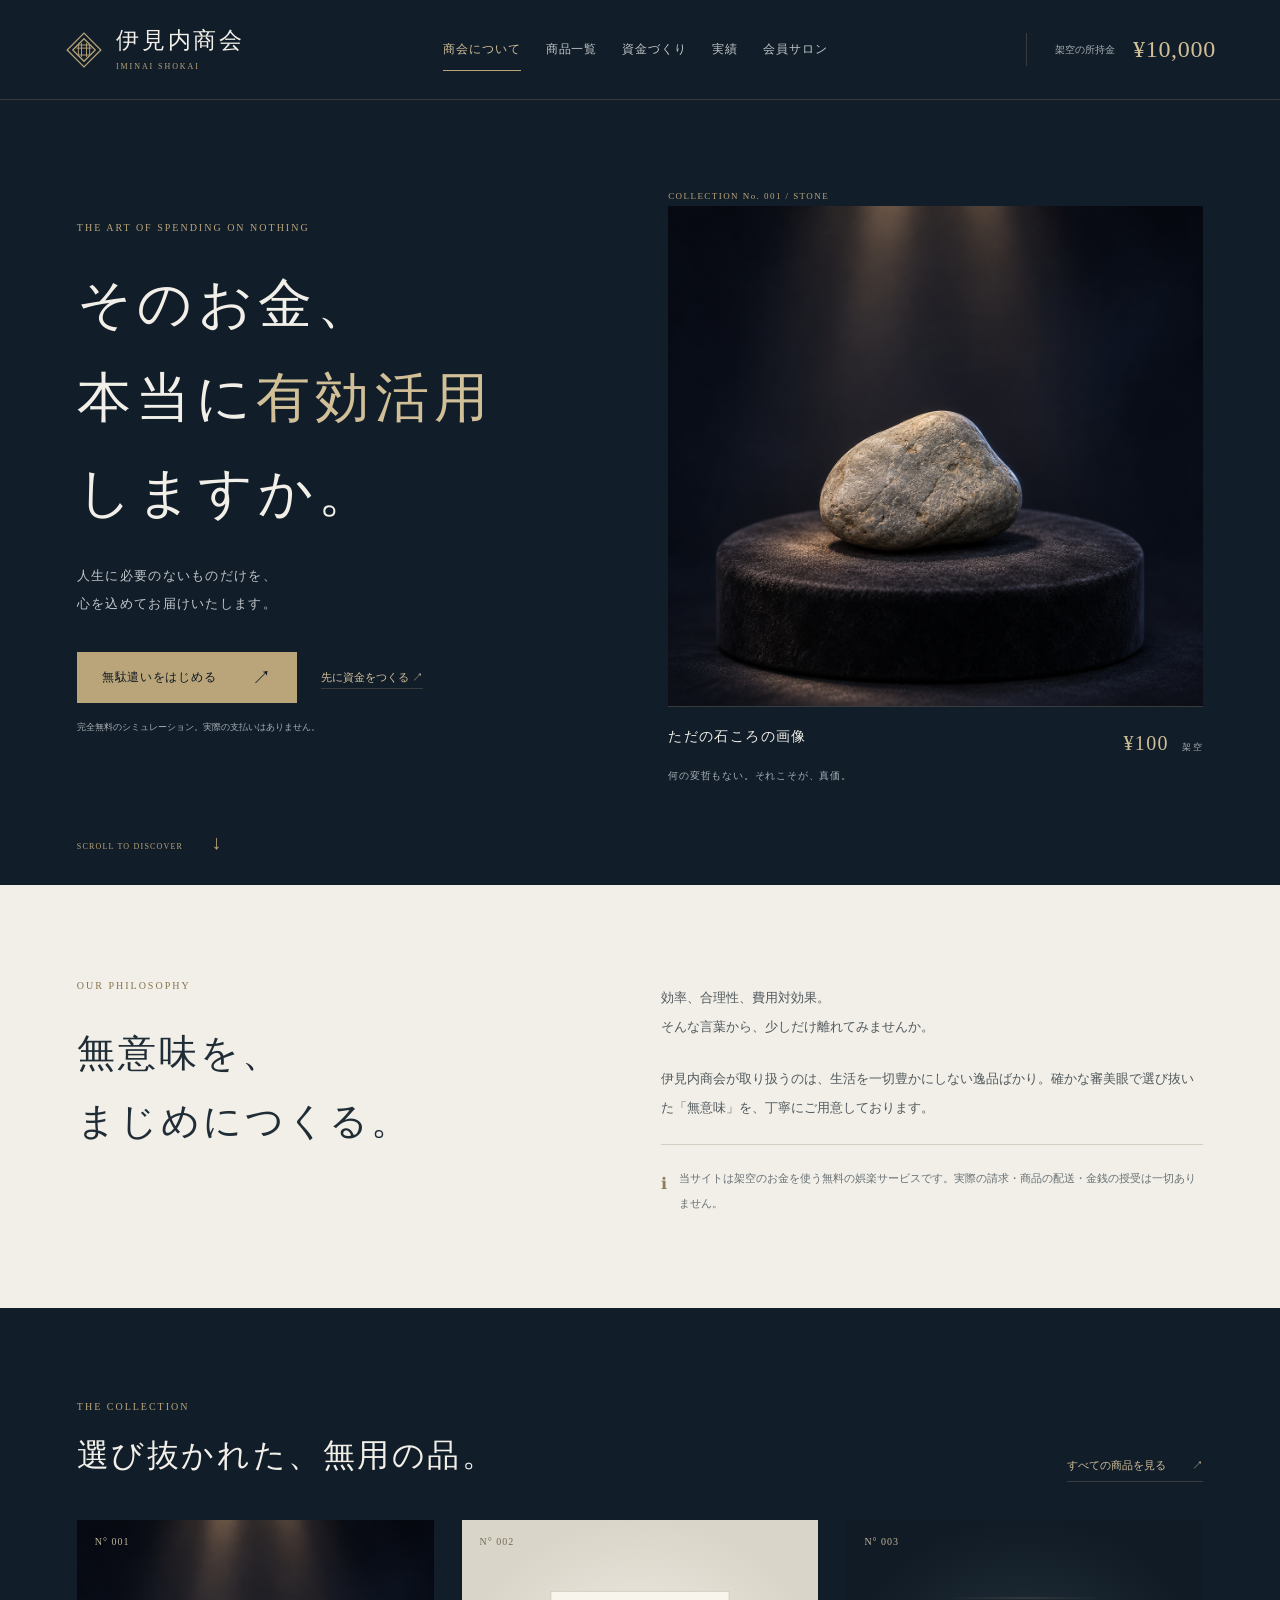
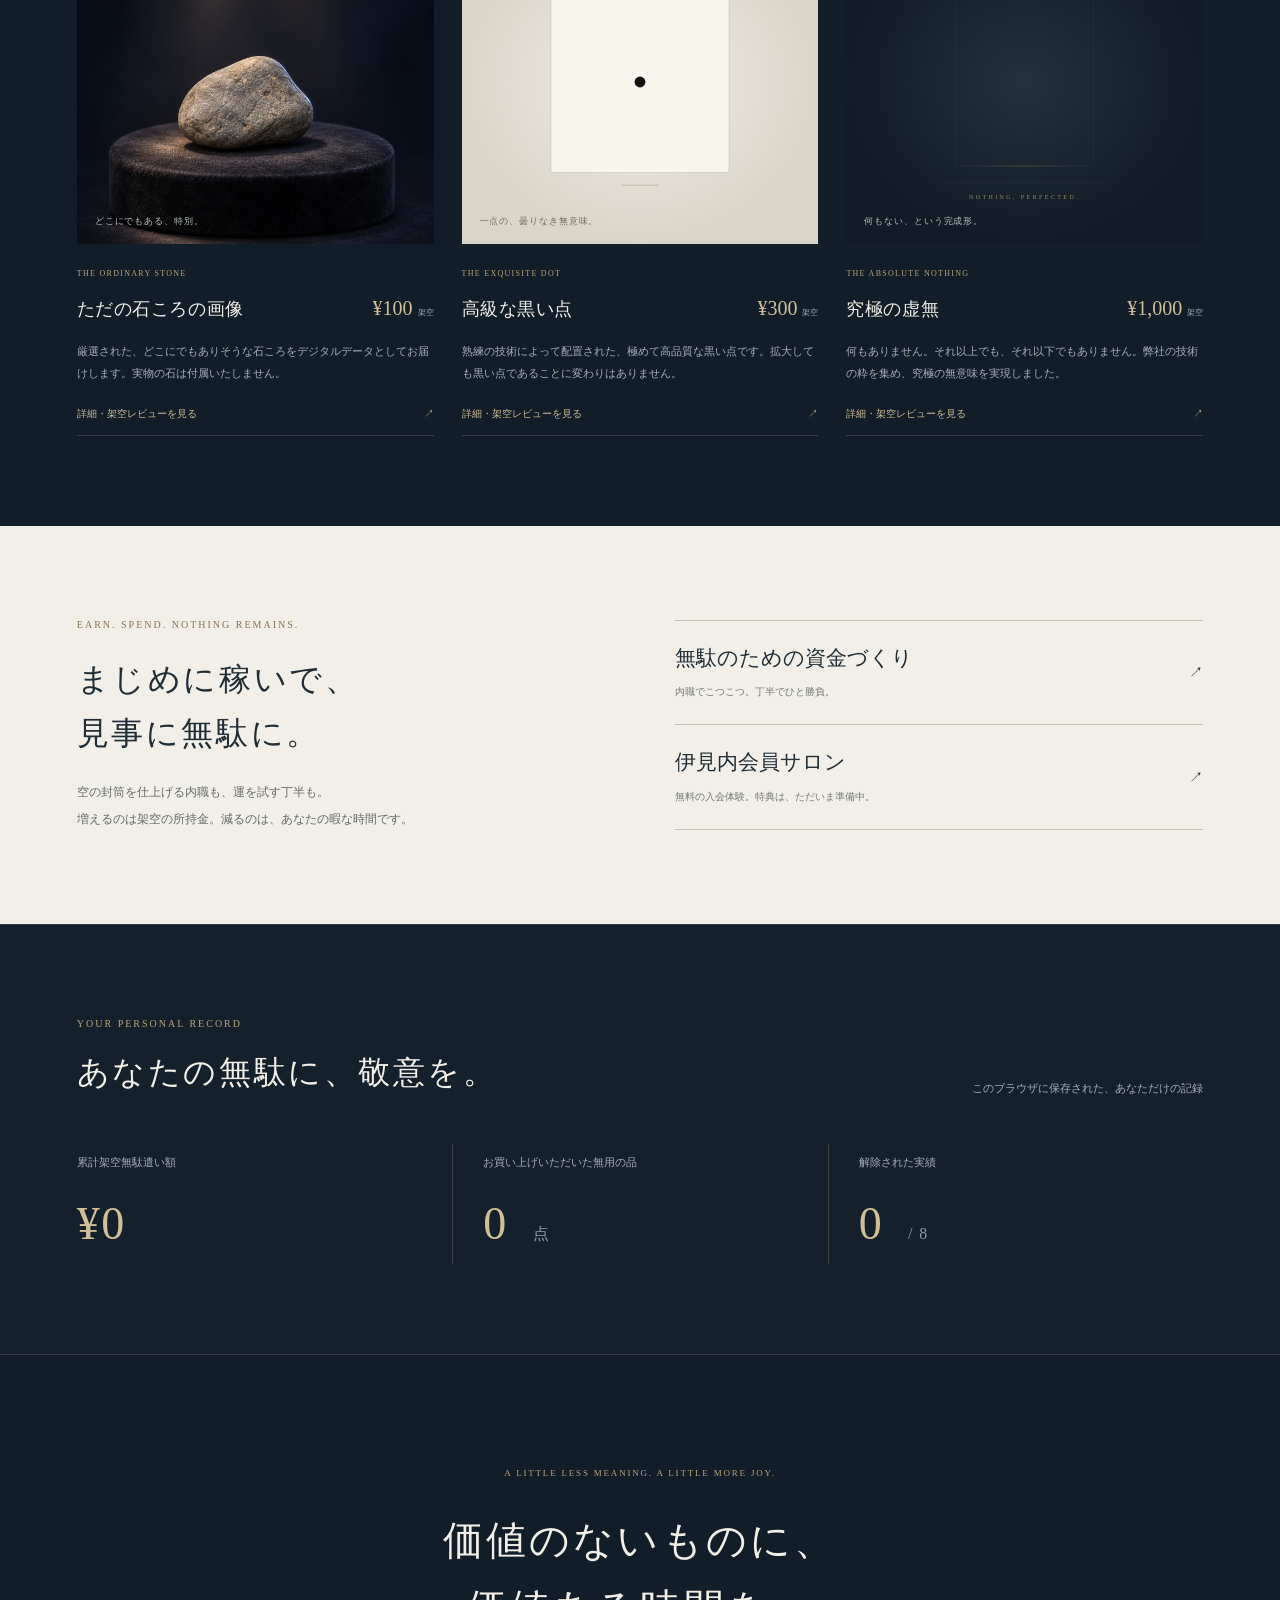
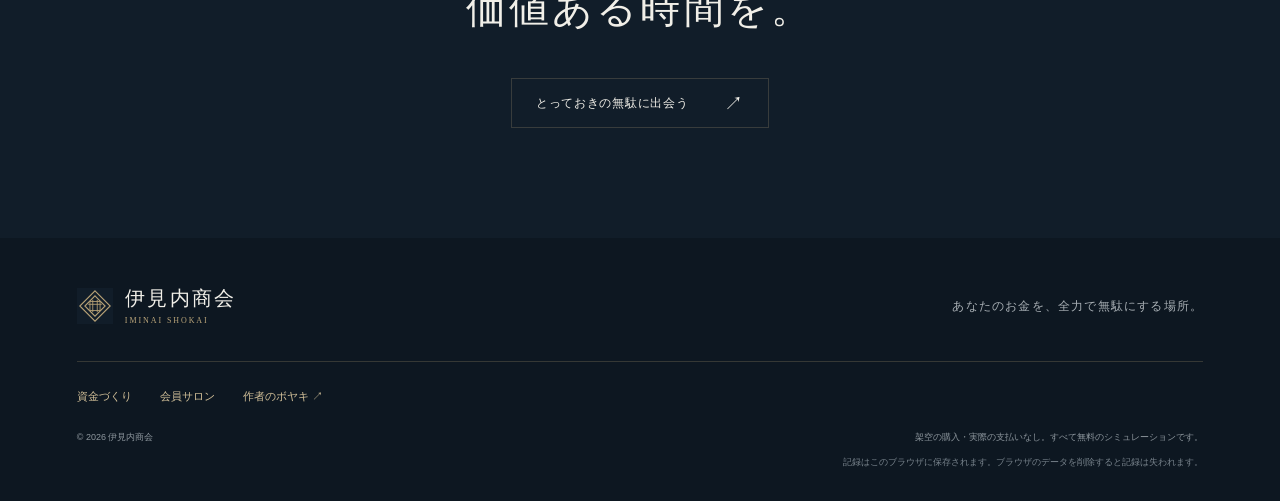
==== commit d965f58a: "Expand Iminai Shokai with earning games, memberships and product reviews" ====
--- a/index.html
+++ b/index.html
@@ -1,9 +1,135 @@
 <!doctype html>
-<html lang="ja"><head><meta charset="utf-8"><meta name="viewport" content="width=device-width, initial-scale=1"><meta name="description" content="あなたのお金を、全力で無駄にする場所。実際の支払いは一切ない、架空の無駄遣いシミュレーション。"><meta name="theme-color" content="#111d29"><title>無駄遣い商会 — 価値のないものに、価値ある時間を。</title><link rel="icon" href="assets/images/mark.svg" type="image/svg+xml"><link rel="stylesheet" href="css/style.css"><script defer src="js/storage.js"></script><script defer src="js/main.js"></script></head>
-<body data-page="home"><a class="skip" href="#main">本文へ移動</a><div id="site-header"></div><main id="main">
-<section class="hero"><div class="hero-copy"><p class="eyebrow">THE ART OF SPENDING ON NOTHING</p><h1>そのお金、<br>本当に<span>有効活用</span><br>しますか。</h1><p class="hero-description">人生に必要のないものだけを、<br>心を込めてお届けいたします。</p><a class="button gold" href="shop.html">無駄遣いをはじめる <span>↗</span></a><p class="fine">完全無料のシミュレーション。実際の支払いはありません。</p></div><div class="hero-art" aria-label="台座に展示された、ただの石ころ"><div class="art-coordinate">COLLECTION No. 001 / STONE</div><img src="assets/images/stone.svg" alt="美術品のように展示された灰色の石ころ"><div class="exhibit-caption"><span>ただの石ころの画像</span><span>¥100 <small>架空</small></span></div><p class="art-note">何の変哲もない。それこそが、真価。</p></div><a class="scroll-cue" href="#philosophy">SCROLL TO DISCOVER <span>↓</span></a></section>
-<section class="philosophy section reveal" id="philosophy"><div><p class="eyebrow">OUR PHILOSOPHY</p><h2>無意味を、<br>まじめにつくる。</h2></div><div class="prose"><p>効率、合理性、費用対効果。<br>そんな言葉から、少しだけ離れてみませんか。</p><p>無駄遣い商会が取り扱うのは、生活を一切豊かにしない逸品ばかり。確かな審美眼で選び抜いた「無意味」を、丁寧にご用意しております。</p><p class="simulation-note"><span>ℹ</span> 当サイトは架空のお金を使う無料の娯楽サービスです。実際の請求・商品の配送・金銭の授受は一切ありません。</p></div></section>
-<section class="collection section reveal"><div class="section-heading"><div><p class="eyebrow">THE COLLECTION</p><h2>選び抜かれた、無用の品。</h2></div><a class="text-link" href="shop.html">すべての商品を見る <span>↗</span></a></div><div class="product-grid" id="featured-products"></div></section>
-<section class="record-section section reveal"><div class="section-heading"><div><p class="eyebrow">YOUR PERSONAL RECORD</p><h2>あなたの無駄に、敬意を。</h2></div><span class="subtle">このブラウザに保存された、あなただけの記録</span></div><div class="stats"><div><span>累計架空無駄遣い額</span><strong data-stat="spent">¥0</strong></div><div><span>お買い上げいただいた無用の品</span><strong><b data-stat="count">0</b><small>点</small></strong></div><div><span>解除された実績</span><strong><b data-stat="achievements">0</b><small>/ 6</small></strong></div></div></section>
-<section class="closing section reveal"><p class="eyebrow">A LITTLE LESS MEANING. A LITTLE MORE JOY.</p><h2>価値のないものに、<br>価値ある時間を。</h2><a class="button outline" href="shop.html">とっておきの無駄に出会う <span>↗</span></a></section>
-</main><div id="site-footer"></div><div id="toast-region" aria-live="polite"></div></body></html>
+<html lang="ja">
+<head>
+<meta charset="utf-8">
+<meta name="viewport" content="width=device-width, initial-scale=1">
+<meta name="description" content="あなたのお金を、全力で無駄にする場所。実際の支払いは一切ない、架空の無駄遣いシミュレーション。">
+<meta name="theme-color" content="#111d29">
+<title>伊見内商会 — 価値のないものに、価値ある時間を。</title>
+<link rel="icon" href="assets/images/mark.svg" type="image/svg+xml">
+<link rel="stylesheet" href="css/style.css">
+<link rel="stylesheet" href="css/experience.css">
+<script defer src="js/storage.js">
+</script>
+<script defer src="js/main.js">
+</script>
+</head>
+<body data-page="home">
+<a class="skip" href="#main">本文へ移動</a>
+<div id="site-header">
+</div>
+<main id="main">
+<section class="hero">
+<div class="hero-copy">
+<p class="eyebrow">THE ART OF SPENDING ON NOTHING</p>
+<h1>そのお金、<br>本当に<span>有効活用</span>
+<br>しますか。</h1>
+<p class="hero-description">人生に必要のないものだけを、<br>心を込めてお届けいたします。</p>
+<a class="button gold" href="shop.html">無駄遣いをはじめる <span>↗</span>
+</a>
+<a class="hero-secondary" href="earn.html">先に資金をつくる ↗</a>
+<p class="fine">完全無料のシミュレーション。実際の支払いはありません。</p>
+</div>
+<div class="hero-art" aria-label="台座に展示された、ただの石ころ">
+<div class="art-coordinate">COLLECTION No. 001 / STONE</div>
+<img src="assets/images/stone-lit.png" alt="美術品のように展示された灰色の石ころ">
+<div class="exhibit-caption">
+<span>ただの石ころの画像</span>
+<span>¥100 <small>架空</small>
+</span>
+</div>
+<p class="art-note">何の変哲もない。それこそが、真価。</p>
+</div>
+<a class="scroll-cue" href="#philosophy">SCROLL TO DISCOVER <span>↓</span>
+</a>
+</section>
+<section class="philosophy section reveal" id="philosophy">
+<div>
+<p class="eyebrow">OUR PHILOSOPHY</p>
+<h2>無意味を、<br>まじめにつくる。</h2>
+</div>
+<div class="prose">
+<p>効率、合理性、費用対効果。<br>そんな言葉から、少しだけ離れてみませんか。</p>
+<p>伊見内商会が取り扱うのは、生活を一切豊かにしない逸品ばかり。確かな審美眼で選び抜いた「無意味」を、丁寧にご用意しております。</p>
+<p class="simulation-note">
+<span>ℹ</span> 当サイトは架空のお金を使う無料の娯楽サービスです。実際の請求・商品の配送・金銭の授受は一切ありません。</p>
+</div>
+</section>
+<section class="collection section reveal">
+<div class="section-heading">
+<div>
+<p class="eyebrow">THE COLLECTION</p>
+<h2>選び抜かれた、無用の品。</h2>
+</div>
+<a class="text-link" href="shop.html">すべての商品を見る <span>↗</span>
+</a>
+</div>
+<div class="product-grid" id="featured-products">
+</div>
+</section>
+<section class="journey-section section reveal">
+<div>
+<p class="eyebrow">EARN. SPEND. NOTHING REMAINS.</p>
+<h2>まじめに稼いで、<br>見事に無駄に。</h2>
+<p>空の封筒を仕上げる内職も、運を試す丁半も。<br>増えるのは架空の所持金。減るのは、あなたの暇な時間です。</p>
+</div>
+<div class="journey-links">
+<a href="earn.html">
+<div>
+<strong>無駄のための資金づくり</strong>
+<small>内職でこつこつ。丁半でひと勝負。</small>
+</div>
+<span>↗</span>
+</a>
+<a href="membership.html">
+<div>
+<strong>伊見内会員サロン</strong>
+<small>無料の入会体験。特典は、ただいま準備中。</small>
+</div>
+<span>↗</span>
+</a>
+</div>
+</section>
+<section class="record-section section reveal">
+<div class="section-heading">
+<div>
+<p class="eyebrow">YOUR PERSONAL RECORD</p>
+<h2>あなたの無駄に、敬意を。</h2>
+</div>
+<span class="subtle">このブラウザに保存された、あなただけの記録</span>
+</div>
+<div class="stats">
+<div>
+<span>累計架空無駄遣い額</span>
+<strong data-stat="spent">¥0</strong>
+</div>
+<div>
+<span>お買い上げいただいた無用の品</span>
+<strong>
+<b data-stat="count">0</b>
+<small>点</small>
+</strong>
+</div>
+<div>
+<span>解除された実績</span>
+<strong>
+<b data-stat="achievements">0</b>
+<small>/ <span data-achievement-total>8</span>
+</small>
+</strong>
+</div>
+</div>
+</section>
+<section class="closing section reveal">
+<p class="eyebrow">A LITTLE LESS MEANING. A LITTLE MORE JOY.</p>
+<h2>価値のないものに、<br>価値ある時間を。</h2>
+<a class="button outline" href="shop.html">とっておきの無駄に出会う <span>↗</span>
+</a>
+</section>
+</main>
+<div id="site-footer">
+</div>
+<div id="toast-region" aria-live="polite">
+</div>
+</body>
+</html>
--- a/css/style.css
+++ b/css/style.css
@@ -1,5 +1,5 @@
 @charset "UTF-8";
-:root{
+:root {
   --navy:#111d29;
   --deep:#0d1721;
   --panel:#192633;
@@ -10,1089 +10,1374 @@
   --muted:#a8afb4;
   --line:rgba(186,165,122,.23);
   --serif:"Yu Mincho","Hiragino Mincho ProN","Noto Serif CJK JP",serif;
-  --sans:"Yu Gothic","Hiragino Kaku Gothic ProN",Meiryo,sans-serif}
-  *{
-    box-sizing:border-box}
-    html{
-      scroll-behavior:smooth;
-      scroll-padding-top:100px}
-      body{
-        margin:0;
-        background:var(--navy);
-        color:var(--paper);
-        font:14px/1.9 var(--sans);
-        -webkit-font-smoothing:antialiased}
-        a{
-          color:inherit;
-          text-decoration:none}
-          button,input{
-            font:inherit}
-            button,a{
-              -webkit-tap-highlight-color:transparent}
-              button{
-                cursor:pointer}
-                button:disabled{
-                  cursor:not-allowed;
-                  opacity:.5}
-                  img{
-                    max-width:100%;
-                    display:block}
-                    h1,h2,h3,p{
-                      margin:0}
-                      h1,h2,h3{
-                        font-family:var(--serif);
-                        font-weight:500}
-                        h2{
-                          font-size:32px;
-                          line-height:1.7;
-                          letter-spacing:.08em}
-                          button{
-                            color:inherit}
-                            button:focus-visible,a:focus-visible,summary:focus-visible{
-                              outline:2px solid var(--gold-light);
-                              outline-offset:6px}
-                              ::selection{
-                                background:#baa57a;
-                                color:var(--deep)}
-                                .section{
-                                  padding:90px max(6%,calc((100vw - 1280px)/2))}
-                                  .eyebrow{
-                                    font-family:Georgia,serif;
-                                    font-size:10px;
-                                    letter-spacing:.2em;
-                                    color:var(--gold);
-                                    line-height:1.8}
-                                    .subtle{
-                                      font-size:11px;
-                                      color:var(--muted)}
-                                      .fine{
-                                        font-size:10px;
-                                        line-height:1.9;
-                                        color:var(--muted)}
-                                        .skip{
-                                          position:fixed;
-                                          top:-100px;
-                                          left:20px;
-                                          z-index:200;
-                                          background:var(--gold);
-                                          color:var(--deep);
-                                          padding:10px}
-                                          .skip:focus{
-                                            top:10px}
-                                            .site-header{
-                                              height:100px;
-                                              padding:0 5%;
-                                              display:flex;
-                                              align-items:center;
-                                              justify-content:space-between;
-                                              border-bottom:1px solid var(--line);
-                                              gap:30px;
-                                              background:var(--navy)}
-                                              .brand{
-                                                display:flex;
-                                                gap:12px;
-                                                align-items:center;
-                                                flex-shrink:0}
-                                                .brand>span{
-                                                  font-family:var(--serif);
-                                                  font-size:23px;
-                                                  letter-spacing:.12em;
-                                                  line-height:1.5}
-                                                  .brand small{
-                                                    display:block;
-                                                    font:8px/2 Georgia,serif;
-                                                    letter-spacing:.24em;
-                                                    color:var(--gold)}
-                                                    .site-header nav{
-                                                      display:flex;
-                                                      gap:36px;
-                                                      height:100%;
-                                                      align-items:center}
-                                                      .site-header nav a{
-                                                        font-size:12px;
-                                                        letter-spacing:.08em;
-                                                        position:relative;
-                                                        padding:10px 0;
-                                                        color:#c2c6c8}
-                                                        .site-header nav a:hover,.site-header nav a[aria-current]{
-                                                          color:var(--gold-light)}
-                                                          .site-header nav a[aria-current]:after{
-                                                            content:"";
-                                                            position:absolute;
-                                                            bottom:0;
-                                                            left:0;
-                                                            right:0;
-                                                            height:1px;
-                                                            background:var(--gold)}
-                                                            .header-wallet{
-                                                              display:flex;
-                                                              align-items:center;
-                                                              gap:18px;
-                                                              padding-left:28px;
-                                                              border-left:1px solid var(--line)}
-                                                              .header-wallet>span{
-                                                                font-size:10px;
-                                                                color:var(--muted)}
-                                                                .header-wallet strong{
-                                                                  font:24px/1.4 Georgia,serif;
-                                                                  letter-spacing:.03em;
-                                                                  color:var(--gold-light)}
-                                                                  .hero{
-                                                                    position:relative;
-                                                                    min-height:710px;
-                                                                    max-width:1600px;
-                                                                    margin:auto;
-                                                                    display:grid;
-                                                                    grid-template-columns:1fr 1fr;
-                                                                    align-items:center;
-                                                                    padding:70px 6% 100px;
-                                                                    gap:5%}
-                                                                    .hero-copy{
-                                                                      position:relative;
-                                                                      z-index:1}
-                                                                      .hero h1{
-                                                                        font-size:clamp(38px,4.2vw,63px);
-                                                                        letter-spacing:.1em;
-                                                                        line-height:1.75;
-                                                                        margin:20px 0 22px}
-                                                                        .hero h1 span{
-                                                                          color:var(--gold-light)}
-                                                                          .hero-description{
-                                                                            font-size:13px;
-                                                                            color:#c0c5c8;
-                                                                            letter-spacing:.1em;
-                                                                            line-height:2.2;
-                                                                            margin-bottom:30px}
-                                                                            .button{
-                                                                              min-height:49px;
-                                                                              padding:13px 24px;
-                                                                              border:1px solid var(--line);
-                                                                              display:inline-flex;
-                                                                              align-items:center;
-                                                                              justify-content:space-between;
-                                                                              gap:36px;
-                                                                              font-size:12px;
-                                                                              letter-spacing:.06em;
-                                                                              background:transparent;
-                                                                              transition:background .25s,color .25s,transform .25s,border-color .25s}
-                                                                              .button span{
-                                                                                font-family:var(--sans);
-                                                                                font-size:19px;
-                                                                                line-height:1}
-                                                                                .button:hover:not(:disabled){
-                                                                                  border-color:var(--gold);
-                                                                                  background:rgba(186,165,122,.08);
-                                                                                  transform:translateY(-2px)}
-                                                                                  .button.gold{
-                                                                                    background:var(--gold);
-                                                                                    border-color:var(--gold);
-                                                                                    color:var(--deep)}
-                                                                                    .button.gold:hover:not(:disabled){
-                                                                                      background:var(--gold-light)}
-                                                                                      .hero .fine{
-                                                                                        margin-top:16px;
-                                                                                        font-size:9px}
-                                                                                        .hero-art{
-                                                                                          position:relative;
-                                                                                          align-self:stretch;
-                                                                                          display:flex;
-                                                                                          flex-direction:column;
-                                                                                          justify-content:center;
-                                                                                          padding-top:36px}
-                                                                                          .hero-art>img{
-                                                                                            width:100%;
-                                                                                            aspect-ratio:1.07;
-                                                                                            object-fit:cover}
-                                                                                            .art-coordinate{
-                                                                                              position:absolute;
-                                                                                              top:20px;
-                                                                                              left:0;
-                                                                                              font:9px/1.5 Georgia,serif;
-                                                                                              letter-spacing:.16em;
-                                                                                              color:var(--gold)}
-                                                                                              .exhibit-caption{
-                                                                                                display:flex;
-                                                                                                justify-content:space-between;
-                                                                                                border-top:1px solid var(--line);
-                                                                                                padding:17px 0 0;
-                                                                                                font-family:var(--serif);
-                                                                                                font-size:14px;
-                                                                                                letter-spacing:.1em}
-                                                                                                .exhibit-caption>span:last-child{
-                                                                                                  font-family:Georgia,serif;
-                                                                                                  font-size:20px;
-                                                                                                  color:var(--gold-light)}
-                                                                                                  .exhibit-caption small{
-                                                                                                    font:9px var(--sans);
-                                                                                                    color:var(--muted);
-                                                                                                    margin-left:7px}
-                                                                                                    .art-note{
-                                                                                                      font-size:10px;
-                                                                                                      color:var(--muted);
-                                                                                                      margin-top:4px;
-                                                                                                      letter-spacing:.08em}
-                                                                                                      .scroll-cue{
-                                                                                                        position:absolute;
-                                                                                                        left:6%;
-                                                                                                        bottom:28px;
-                                                                                                        font:8px/1.5 Georgia,serif;
-                                                                                                        letter-spacing:.15em;
-                                                                                                        color:var(--gold)}
-                                                                                                        .scroll-cue span{
-                                                                                                          margin-left:25px;
-                                                                                                          font-size:20px}
-                                                                                                          .philosophy{
-                                                                                                            background:var(--paper);
-                                                                                                            color:var(--ink);
-                                                                                                            display:grid;
-                                                                                                            grid-template-columns:1fr 1.15fr;
-                                                                                                            gap:10%;
-                                                                                                            padding-top:92px;
-                                                                                                            padding-bottom:92px}
-                                                                                                            .philosophy .eyebrow{
-                                                                                                              color:#87734e;
-                                                                                                              margin-bottom:24px}
-                                                                                                              .philosophy h2{
-                                                                                                                font-size:38px;
-                                                                                                                line-height:1.8}
-                                                                                                                .prose{
-                                                                                                                  padding-top:6px;
-                                                                                                                  font-size:13px;
-                                                                                                                  color:#51595d;
-                                                                                                                  line-height:2.25}
-                                                                                                                  .prose>p+p{
-                                                                                                                    margin-top:22px}
-                                                                                                                    .prose .simulation-note{
-                                                                                                                      border-top:1px solid #d3cec1;
-                                                                                                                      padding-top:21px;
-                                                                                                                      font-size:11px;
-                                                                                                                      display:flex;
-                                                                                                                      gap:12px;
-                                                                                                                      color:#687074}
-                                                                                                                      .simulation-note>span{
-                                                                                                                        color:#8e7c58;
-                                                                                                                        font-size:16px}
-                                                                                                                        .section-heading{
-                                                                                                                          display:flex;
-                                                                                                                          justify-content:space-between;
-                                                                                                                          align-items:end;
-                                                                                                                          gap:24px;
-                                                                                                                          margin-bottom:38px}
-                                                                                                                          .section-heading h2{
-                                                                                                                            margin-top:12px}
-                                                                                                                            .text-link{
-                                                                                                                              border:0;
-                                                                                                                              background:transparent;
-                                                                                                                              color:var(--gold-light);
-                                                                                                                              font-size:11px;
-                                                                                                                              display:inline-flex;
-                                                                                                                              gap:26px;
-                                                                                                                              align-items:center;
-                                                                                                                              padding:5px 0;
-                                                                                                                              border-bottom:1px solid var(--line)}
-                                                                                                                              .text-link:hover{
-                                                                                                                                border-color:var(--gold)}
-                                                                                                                                .product-grid{
-                                                                                                                                  display:grid;
-                                                                                                                                  grid-template-columns:repeat(3,minmax(0,1fr));
-                                                                                                                                  gap:28px}
-                                                                                                                                  .product-card{
-                                                                                                                                    min-width:0}
-                                                                                                                                    .product-image{
-                                                                                                                                      display:block;
-                                                                                                                                      position:relative;
-                                                                                                                                      overflow:hidden;
-                                                                                                                                      background:var(--panel);
-                                                                                                                                      aspect-ratio:1.1}
-                                                                                                                                      .product-image img{
-                                                                                                                                        height:100%;
-                                                                                                                                        width:100%;
-                                                                                                                                        object-fit:cover;
-                                                                                                                                        transition:transform .7s}
-                                                                                                                                        .product-image:hover img{
-                                                                                                                                          transform:scale(1.035)}
-                                                                                                                                          .product-number{
-                                                                                                                                            position:absolute;
-                                                                                                                                            top:16px;
-                                                                                                                                            left:18px;
-                                                                                                                                            font:10px Georgia,serif;
-                                                                                                                                            color:#c1b79e;
-                                                                                                                                            letter-spacing:.1em}
-                                                                                                                                            .product-card:nth-child(2) .product-number,.product-card:nth-child(2) .product-label{
-                                                                                                                                              color:#746b57}
-                                                                                                                                              .product-label{
-                                                                                                                                                position:absolute;
-                                                                                                                                                bottom:14px;
-                                                                                                                                                left:18px;
-                                                                                                                                                font-size:9px;
-                                                                                                                                                letter-spacing:.1em;
-                                                                                                                                                color:#bcc0bf}
-                                                                                                                                                .product-info{
-                                                                                                                                                  padding-top:23px}
-                                                                                                                                                  .product-info .eyebrow{
-                                                                                                                                                    font-size:8px;
-                                                                                                                                                    letter-spacing:.16em}
-                                                                                                                                                    .product-title{
-                                                                                                                                                      display:flex;
-                                                                                                                                                      align-items:center;
-                                                                                                                                                      justify-content:space-between;
-                                                                                                                                                      gap:8px;
-                                                                                                                                                      margin:10px 0 14px}
-                                                                                                                                                      .product-title h3{
-                                                                                                                                                        font-size:18px;
-                                                                                                                                                        letter-spacing:.03em}
-                                                                                                                                                        .product-title>span{
-                                                                                                                                                          font:20px Georgia,serif;
-                                                                                                                                                          white-space:nowrap;
-                                                                                                                                                          color:var(--gold-light)}
-                                                                                                                                                          .product-title small,.history-row strong small{
-                                                                                                                                                            font:8px var(--sans);
-                                                                                                                                                            margin-left:5px;
-                                                                                                                                                            color:var(--muted)}
-                                                                                                                                                            .product-description{
-                                                                                                                                                              font-size:11px;
-                                                                                                                                                              line-height:2;
-                                                                                                                                                              color:var(--muted)}
-                                                                                                                                                              .product-more{
-                                                                                                                                                                display:flex;
-                                                                                                                                                                justify-content:space-between;
-                                                                                                                                                                padding:20px 0 12px;
-                                                                                                                                                                border-bottom:1px solid var(--line);
-                                                                                                                                                                font-size:10px;
-                                                                                                                                                                color:var(--gold-light)}
-                                                                                                                                                                .product-more:hover{
-                                                                                                                                                                  color:white}
-                                                                                                                                                                  .record-section{
-                                                                                                                                                                    border-top:1px solid var(--line);
-                                                                                                                                                                    background:#14212d}
-                                                                                                                                                                    .stats{
-                                                                                                                                                                      display:grid;
-                                                                                                                                                                      grid-template-columns:repeat(3,1fr);
-                                                                                                                                                                      margin-top:45px}
-                                                                                                                                                                      .stats>div{
-                                                                                                                                                                        padding:4px 30px;
-                                                                                                                                                                        border-left:1px solid var(--line)}
-                                                                                                                                                                        .stats>div:first-child{
-                                                                                                                                                                          padding-left:0;
-                                                                                                                                                                          border-left:0}
-                                                                                                                                                                          .stats>div>span{
-                                                                                                                                                                            font-size:11px;
-                                                                                                                                                                            color:var(--muted)}
-                                                                                                                                                                            .stats strong{
-                                                                                                                                                                              display:block;
-                                                                                                                                                                              font:46px/1.6 Georgia,serif;
-                                                                                                                                                                              color:var(--gold-light);
-                                                                                                                                                                              letter-spacing:.03em;
-                                                                                                                                                                              margin-top:12px}
-                                                                                                                                                                              .stats b{
-                                                                                                                                                                                font-weight:400}
-                                                                                                                                                                                .stats small{
-                                                                                                                                                                                  font-size:16px;
-                                                                                                                                                                                  margin-left:12px;
-                                                                                                                                                                                  color:#939b9f}
-                                                                                                                                                                                  .closing{
-                                                                                                                                                                                    text-align:center;
-                                                                                                                                                                                    padding-top:110px;
-                                                                                                                                                                                    padding-bottom:110px;
-                                                                                                                                                                                    border-top:1px solid var(--line)}
-                                                                                                                                                                                    .closing h2{
-                                                                                                                                                                                      font-size:40px;
-                                                                                                                                                                                      margin:25px 0 35px}
-                                                                                                                                                                                      .closing .eyebrow{
-                                                                                                                                                                                        font-size:9px}
-                                                                                                                                                                                        .site-footer{
-                                                                                                                                                                                          background:var(--deep);
-                                                                                                                                                                                          padding-top:45px;
-                                                                                                                                                                                          padding-bottom:30px}
-                                                                                                                                                                                          .footer-top{
-                                                                                                                                                                                            display:flex;
-                                                                                                                                                                                            justify-content:space-between;
-                                                                                                                                                                                            align-items:center;
-                                                                                                                                                                                            padding-bottom:32px;
-                                                                                                                                                                                            border-bottom:1px solid var(--line)}
-                                                                                                                                                                                            .footer-top .brand>span{
-                                                                                                                                                                                              font-size:20px}
-                                                                                                                                                                                              .footer-top>p{
-                                                                                                                                                                                                font-family:var(--serif);
-                                                                                                                                                                                                font-size:12px;
-                                                                                                                                                                                                letter-spacing:.1em;
-                                                                                                                                                                                                color:var(--muted)}
-                                                                                                                                                                                                .footer-bottom{
-                                                                                                                                                                                                  display:flex;
-                                                                                                                                                                                                  justify-content:space-between;
-                                                                                                                                                                                                  gap:20px;
-                                                                                                                                                                                                  margin-top:22px;
-                                                                                                                                                                                                  color:#8e979e;
-                                                                                                                                                                                                  font-size:9px}
-                                                                                                                                                                                                  .storage-note{
-                                                                                                                                                                                                    font-size:9px;
-                                                                                                                                                                                                    color:#78838c;
-                                                                                                                                                                                                    margin-top:8px;
-                                                                                                                                                                                                    text-align:right}
-                                                                                                                                                                                                    .page-intro{
-                                                                                                                                                                                                      padding-top:65px;
-                                                                                                                                                                                                      padding-bottom:45px;
-                                                                                                                                                                                                      text-align:center}
-                                                                                                                                                                                                      .page-intro h1{
-                                                                                                                                                                                                        font-size:42px;
-                                                                                                                                                                                                        letter-spacing:.08em;
-                                                                                                                                                                                                        margin:19px 0}
-                                                                                                                                                                                                        .page-intro>p:not(.eyebrow){
-                                                                                                                                                                                                          font-size:12px;
-                                                                                                                                                                                                          color:var(--muted);
-                                                                                                                                                                                                          line-height:2.2;
-                                                                                                                                                                                                          letter-spacing:.08em}
-                                                                                                                                                                                                          .notice{
-                                                                                                                                                                                                            font-size:10px;
-                                                                                                                                                                                                            color:var(--gold-light);
-                                                                                                                                                                                                            margin-top:28px;
-                                                                                                                                                                                                            display:inline-block;
-                                                                                                                                                                                                            padding:8px 20px;
-                                                                                                                                                                                                            border:1px solid var(--line)}
-                                                                                                                                                                                                            .shop-section{
-                                                                                                                                                                                                              padding-top:12px;
-                                                                                                                                                                                                              padding-bottom:75px}
-                                                                                                                                                                                                              .collection-bar{
-                                                                                                                                                                                                                display:flex;
-                                                                                                                                                                                                                justify-content:space-between;
-                                                                                                                                                                                                                align-items:center;
-                                                                                                                                                                                                                border-bottom:1px solid var(--line);
-                                                                                                                                                                                                                padding-bottom:18px;
-                                                                                                                                                                                                                margin-bottom:28px;
-                                                                                                                                                                                                                font-size:10px;
-                                                                                                                                                                                                                color:var(--muted)}
-                                                                                                                                                                                                                .collection-bar strong{
-                                                                                                                                                                                                                  font:22px Georgia,serif;
-                                                                                                                                                                                                                  color:var(--gold-light);
-                                                                                                                                                                                                                  margin-left:16px}
-                                                                                                                                                                                                                  .buy-button{
-                                                                                                                                                                                                                    width:100%;
-                                                                                                                                                                                                                    margin-top:23px;
-                                                                                                                                                                                                                    color:var(--gold-light)}
-                                                                                                                                                                                                                    .account-section{
-                                                                                                                                                                                                                      border-top:1px solid var(--line);
-                                                                                                                                                                                                                      background:#14212d}
-                                                                                                                                                                                                                      .empty-state{
-                                                                                                                                                                                                                        text-align:center;
-                                                                                                                                                                                                                        border:1px solid var(--line);
-                                                                                                                                                                                                                        padding:48px 20px}
-                                                                                                                                                                                                                        .empty-state>span{
-                                                                                                                                                                                                                          font-size:28px;
-                                                                                                                                                                                                                          color:var(--gold)}
-                                                                                                                                                                                                                          .empty-state h3{
-                                                                                                                                                                                                                            font-size:18px;
-                                                                                                                                                                                                                            margin:12px}
-                                                                                                                                                                                                                            .empty-state p{
-                                                                                                                                                                                                                              font-size:11px;
-                                                                                                                                                                                                                              color:var(--muted)}
-                                                                                                                                                                                                                              .account-actions{
-                                                                                                                                                                                                                                display:flex;
-                                                                                                                                                                                                                                justify-content:space-between;
-                                                                                                                                                                                                                                align-items:center;
-                                                                                                                                                                                                                                gap:30px;
-                                                                                                                                                                                                                                margin-top:40px;
-                                                                                                                                                                                                                                padding:28px 0;
-                                                                                                                                                                                                                                border-top:1px solid var(--line)}
-                                                                                                                                                                                                                                .account-actions h3{
-                                                                                                                                                                                                                                  font-size:18px;
-                                                                                                                                                                                                                                  margin-bottom:8px}
-                                                                                                                                                                                                                                  .account-actions p{
-                                                                                                                                                                                                                                    font-size:11px;
-                                                                                                                                                                                                                                    color:var(--muted)}
-                                                                                                                                                                                                                                    .data-settings{
-                                                                                                                                                                                                                                      font-size:11px;
-                                                                                                                                                                                                                                      color:var(--muted);
-                                                                                                                                                                                                                                      padding-top:18px;
-                                                                                                                                                                                                                                      border-top:1px solid var(--line)}
-                                                                                                                                                                                                                                      summary{
-                                                                                                                                                                                                                                        cursor:pointer;
-                                                                                                                                                                                                                                        display:list-item}
-                                                                                                                                                                                                                                        .data-settings p{
-                                                                                                                                                                                                                                          margin:15px 0;
-                                                                                                                                                                                                                                          max-width:700px}
-                                                                                                                                                                                                                                          .danger-button{
-                                                                                                                                                                                                                                            background:transparent;
-                                                                                                                                                                                                                                            color:#d6a79f;
-                                                                                                                                                                                                                                            padding:8px 0;
-                                                                                                                                                                                                                                            border:0;
-                                                                                                                                                                                                                                            border-bottom:1px solid #8a625b;
-                                                                                                                                                                                                                                            font-size:11px}
-                                                                                                                                                                                                                                            .history-list{
-                                                                                                                                                                                                                                              max-height:620px;
-                                                                                                                                                                                                                                              overflow:auto;
-                                                                                                                                                                                                                                              scrollbar-color:#70634b var(--navy)}
-                                                                                                                                                                                                                                              .history-summary{
-                                                                                                                                                                                                                                                font-size:11px;
-                                                                                                                                                                                                                                                color:var(--muted);
-                                                                                                                                                                                                                                                margin-bottom:16px}
-                                                                                                                                                                                                                                                .history-row{
-                                                                                                                                                                                                                                                  display:flex;
-                                                                                                                                                                                                                                                  align-items:center;
-                                                                                                                                                                                                                                                  gap:20px;
-                                                                                                                                                                                                                                                  padding:18px 0;
-                                                                                                                                                                                                                                                  border-bottom:1px solid var(--line)}
-                                                                                                                                                                                                                                                  .history-row img{
-                                                                                                                                                                                                                                                    object-fit:cover;
-                                                                                                                                                                                                                                                    flex-shrink:0}
-                                                                                                                                                                                                                                                    .history-row>div{
-                                                                                                                                                                                                                                                      flex:1}
-                                                                                                                                                                                                                                                      .history-row h3{
-                                                                                                                                                                                                                                                        font-size:15px}
-                                                                                                                                                                                                                                                        .history-row p{
-                                                                                                                                                                                                                                                          font-size:9px;
-                                                                                                                                                                                                                                                          color:var(--muted)}
-                                                                                                                                                                                                                                                          .history-id{
-                                                                                                                                                                                                                                                            display:block;
-                                                                                                                                                                                                                                                            font:8px/1.7 monospace;
-                                                                                                                                                                                                                                                            letter-spacing:.03em}
-                                                                                                                                                                                                                                                            .history-row>strong{
-                                                                                                                                                                                                                                                              font:21px Georgia,serif;
-                                                                                                                                                                                                                                                              color:var(--gold-light)}
-                                                                                                                                                                                                                                                              .history-row .text-link{
-                                                                                                                                                                                                                                                                font-size:10px;
-                                                                                                                                                                                                                                                                white-space:nowrap}
-                                                                                                                                                                                                                                                                .achievement-overview{
-                                                                                                                                                                                                                                                                  padding:30px 35px;
-                                                                                                                                                                                                                                                                  border:1px solid var(--line);
-                                                                                                                                                                                                                                                                  display:flex;
-                                                                                                                                                                                                                                                                  align-items:center;
-                                                                                                                                                                                                                                                                  justify-content:space-between;
-                                                                                                                                                                                                                                                                  gap:40px;
-                                                                                                                                                                                                                                                                  margin-bottom:30px;
-                                                                                                                                                                                                                                                                  background:#14222e}
-                                                                                                                                                                                                                                                                  .achievement-overview h2{
-                                                                                                                                                                                                                                                                    font:44px/1.8 Georgia,serif;
-                                                                                                                                                                                                                                                                    color:var(--gold-light);
-                                                                                                                                                                                                                                                                    margin-top:10px}
-                                                                                                                                                                                                                                                                    .achievement-overview h2 small{
-                                                                                                                                                                                                                                                                      font:12px var(--sans);
-                                                                                                                                                                                                                                                                      color:var(--muted);
-                                                                                                                                                                                                                                                                      letter-spacing:.02em}
-                                                                                                                                                                                                                                                                      .overall-progress{
-                                                                                                                                                                                                                                                                        width:40%}
-                                                                                                                                                                                                                                                                        .overall-progress label{
-                                                                                                                                                                                                                                                                          display:flex;
-                                                                                                                                                                                                                                                                          justify-content:space-between;
-                                                                                                                                                                                                                                                                          font-size:10px;
-                                                                                                                                                                                                                                                                          color:var(--muted);
-                                                                                                                                                                                                                                                                          margin-bottom:12px}
-                                                                                                                                                                                                                                                                          .achievement-grid{
-                                                                                                                                                                                                                                                                            display:grid;
-                                                                                                                                                                                                                                                                            grid-template-columns:repeat(3,1fr);
-                                                                                                                                                                                                                                                                            gap:24px}
-                                                                                                                                                                                                                                                                            .achievement-card{
-                                                                                                                                                                                                                                                                              padding:28px;
-                                                                                                                                                                                                                                                                              border:1px solid #2c3741;
-                                                                                                                                                                                                                                                                              background:#14212d}
-                                                                                                                                                                                                                                                                              .achievement-top{
-                                                                                                                                                                                                                                                                                display:flex;
-                                                                                                                                                                                                                                                                                justify-content:space-between;
-                                                                                                                                                                                                                                                                                align-items:center;
-                                                                                                                                                                                                                                                                                margin-bottom:28px}
-                                                                                                                                                                                                                                                                                .medallion{
-                                                                                                                                                                                                                                                                                  width:52px;
-                                                                                                                                                                                                                                                                                  height:52px;
-                                                                                                                                                                                                                                                                                  border:1px solid #48515a;
-                                                                                                                                                                                                                                                                                  outline:1px solid #34414b;
-                                                                                                                                                                                                                                                                                  outline-offset:4px;
-                                                                                                                                                                                                                                                                                  transform:rotate(45deg);
-                                                                                                                                                                                                                                                                                  display:grid;
-                                                                                                                                                                                                                                                                                  place-content:center;
-                                                                                                                                                                                                                                                                                  color:#879199;
-                                                                                                                                                                                                                                                                                  font:22px Georgia,serif;
-                                                                                                                                                                                                                                                                                  border-radius:50%}
-                                                                                                                                                                                                                                                                                  .achievement-status{
-                                                                                                                                                                                                                                                                                    font-size:9px;
-                                                                                                                                                                                                                                                                                    color:#929ca4}
-                                                                                                                                                                                                                                                                                    .achievement-card h3{
-                                                                                                                                                                                                                                                                                      font-size:22px;
-                                                                                                                                                                                                                                                                                      margin:10px 0}
-                                                                                                                                                                                                                                                                                      .achievement-card>p:not(.eyebrow){
-                                                                                                                                                                                                                                                                                        font-size:11px;
-                                                                                                                                                                                                                                                                                        color:var(--muted)}
-                                                                                                                                                                                                                                                                                        .progress-label{
-                                                                                                                                                                                                                                                                                          display:flex;
-                                                                                                                                                                                                                                                                                          justify-content:space-between;
-                                                                                                                                                                                                                                                                                          gap:10px;
-                                                                                                                                                                                                                                                                                          margin-top:28px;
-                                                                                                                                                                                                                                                                                          font-size:9px;
-                                                                                                                                                                                                                                                                                          color:#9ba5ac}
-                                                                                                                                                                                                                                                                                          progress{
-                                                                                                                                                                                                                                                                                            display:block;
-                                                                                                                                                                                                                                                                                            appearance:none;
-                                                                                                                                                                                                                                                                                            width:100%;
-                                                                                                                                                                                                                                                                                            height:3px;
-                                                                                                                                                                                                                                                                                            border:0;
-                                                                                                                                                                                                                                                                                            background:#303b45;
-                                                                                                                                                                                                                                                                                            margin-top:10px;
-                                                                                                                                                                                                                                                                                            color:var(--gold)}
-                                                                                                                                                                                                                                                                                            progress::-webkit-progress-bar{
-                                                                                                                                                                                                                                                                                              background:#303b45}
-                                                                                                                                                                                                                                                                                              progress::-webkit-progress-value{
-                                                                                                                                                                                                                                                                                                background:var(--gold)}
-                                                                                                                                                                                                                                                                                                progress::-moz-progress-bar{
-                                                                                                                                                                                                                                                                                                  background:var(--gold)}
-                                                                                                                                                                                                                                                                                                  .unlocked{
-                                                                                                                                                                                                                                                                                                    border-color:#76674b;
-                                                                                                                                                                                                                                                                                                    background:#1b2831}
-                                                                                                                                                                                                                                                                                                    .unlocked .medallion{
-                                                                                                                                                                                                                                                                                                      color:var(--gold-light);
-                                                                                                                                                                                                                                                                                                      border-color:var(--gold);
-                                                                                                                                                                                                                                                                                                      outline-color:#6c604a}
-                                                                                                                                                                                                                                                                                                      .unlocked .achievement-status{
-                                                                                                                                                                                                                                                                                                        color:var(--gold-light)}
-                                                                                                                                                                                                                                                                                                        .achievement-cta{
-                                                                                                                                                                                                                                                                                                          text-align:center;
-                                                                                                                                                                                                                                                                                                          margin-top:65px}
-                                                                                                                                                                                                                                                                                                          .achievement-cta p{
-                                                                                                                                                                                                                                                                                                            font-family:var(--serif);
-                                                                                                                                                                                                                                                                                                            font-size:18px;
-                                                                                                                                                                                                                                                                                                            margin-bottom:25px}
-                                                                                                                                                                                                                                                                                                            .achievements-section{
-                                                                                                                                                                                                                                                                                                              padding-top:10px}
-                                                                                                                                                                                                                                                                                                              .modal-open{
-                                                                                                                                                                                                                                                                                                                overflow:hidden}
-                                                                                                                                                                                                                                                                                                                dialog{
-                                                                                                                                                                                                                                                                                                                  width:550px;
-                                                                                                                                                                                                                                                                                                                  max-width:calc(100% - 32px);
-                                                                                                                                                                                                                                                                                                                  max-height:calc(100dvh - 40px);
-                                                                                                                                                                                                                                                                                                                  overflow:auto;
-                                                                                                                                                                                                                                                                                                                  border:1px solid #7f7054;
-                                                                                                                                                                                                                                                                                                                  background:var(--navy);
-                                                                                                                                                                                                                                                                                                                  color:var(--paper);
-                                                                                                                                                                                                                                                                                                                  padding:42px;
-                                                                                                                                                                                                                                                                                                                  box-shadow:0 30px 120px #0007}
-                                                                                                                                                                                                                                                                                                                  dialog::backdrop{
-                                                                                                                                                                                                                                                                                                                    background:#050b11c7;
-                                                                                                                                                                                                                                                                                                                    backdrop-filter:blur(5px)}
-                                                                                                                                                                                                                                                                                                                    dialog[open]{
-                                                                                                                                                                                                                                                                                                                      animation:dialog-in .25s ease-out}
-                                                                                                                                                                                                                                                                                                                      .dialog-close{
-                                                                                                                                                                                                                                                                                                                        position:absolute;
-                                                                                                                                                                                                                                                                                                                        right:14px;
-                                                                                                                                                                                                                                                                                                                        top:9px;
-                                                                                                                                                                                                                                                                                                                        background:none;
-                                                                                                                                                                                                                                                                                                                        border:0;
-                                                                                                                                                                                                                                                                                                                        color:var(--muted);
-                                                                                                                                                                                                                                                                                                                        font-size:26px;
-                                                                                                                                                                                                                                                                                                                        width:36px;
-                                                                                                                                                                                                                                                                                                                        height:36px}
-                                                                                                                                                                                                                                                                                                                        .dialog-close:hover{
-                                                                                                                                                                                                                                                                                                                          color:white}
-                                                                                                                                                                                                                                                                                                                          dialog h2{
-                                                                                                                                                                                                                                                                                                                            font-size:25px;
-                                                                                                                                                                                                                                                                                                                            letter-spacing:.04em;
-                                                                                                                                                                                                                                                                                                                            margin:12px 0 20px}
-                                                                                                                                                                                                                                                                                                                            dialog h3{
-                                                                                                                                                                                                                                                                                                                              font-size:20px;
-                                                                                                                                                                                                                                                                                                                              text-align:center;
-                                                                                                                                                                                                                                                                                                                              margin:18px 0}
-                                                                                                                                                                                                                                                                                                                              .dialog-product{
-                                                                                                                                                                                                                                                                                                                                width:100%;
-                                                                                                                                                                                                                                                                                                                                height:160px;
-                                                                                                                                                                                                                                                                                                                                object-fit:cover;
-                                                                                                                                                                                                                                                                                                                                object-position:center 48%;
-                                                                                                                                                                                                                                                                                                                                margin-top:20px}
-                                                                                                                                                                                                                                                                                                                                .receipt{
-                                                                                                                                                                                                                                                                                                                                  border-top:1px solid var(--line);
-                                                                                                                                                                                                                                                                                                                                  border-bottom:1px solid var(--line);
-                                                                                                                                                                                                                                                                                                                                  padding:15px 0;
-                                                                                                                                                                                                                                                                                                                                  margin:18px 0}
-                                                                                                                                                                                                                                                                                                                                  .receipt>div{
-                                                                                                                                                                                                                                                                                                                                    display:flex;
-                                                                                                                                                                                                                                                                                                                                    justify-content:space-between;
-                                                                                                                                                                                                                                                                                                                                    gap:15px;
-                                                                                                                                                                                                                                                                                                                                    font-size:11px;
-                                                                                                                                                                                                                                                                                                                                    padding:5px 0;
-                                                                                                                                                                                                                                                                                                                                    color:#c1c6c9}
-                                                                                                                                                                                                                                                                                                                                    .receipt strong{
-                                                                                                                                                                                                                                                                                                                                      color:var(--gold-light);
-                                                                                                                                                                                                                                                                                                                                      font-size:15px;
-                                                                                                                                                                                                                                                                                                                                      font-weight:400;
-                                                                                                                                                                                                                                                                                                                                      white-space:nowrap}
-                                                                                                                                                                                                                                                                                                                                      .receipt small{
-                                                                                                                                                                                                                                                                                                                                        font-size:9px}
-                                                                                                                                                                                                                                                                                                                                        .dialog-note{
-                                                                                                                                                                                                                                                                                                                                          font-size:10px;
-                                                                                                                                                                                                                                                                                                                                          line-height:1.8;
-                                                                                                                                                                                                                                                                                                                                          color:var(--muted);
-                                                                                                                                                                                                                                                                                                                                          text-align:center;
-                                                                                                                                                                                                                                                                                                                                          margin:17px 0}
-                                                                                                                                                                                                                                                                                                                                          .full{
-                                                                                                                                                                                                                                                                                                                                            width:100%;
-                                                                                                                                                                                                                                                                                                                                            justify-content:center;
-                                                                                                                                                                                                                                                                                                                                            gap:16px}
-                                                                                                                                                                                                                                                                                                                                            .cancel-button{
-                                                                                                                                                                                                                                                                                                                                              background:none;
-                                                                                                                                                                                                                                                                                                                                              border:0;
-                                                                                                                                                                                                                                                                                                                                              display:block;
-                                                                                                                                                                                                                                                                                                                                              margin:18px auto 0;
-                                                                                                                                                                                                                                                                                                                                              padding:5px 18px;
-                                                                                                                                                                                                                                                                                                                                              font-size:11px;
-                                                                                                                                                                                                                                                                                                                                              color:var(--muted)}
-                                                                                                                                                                                                                                                                                                                                              .cancel-button:hover{
-                                                                                                                                                                                                                                                                                                                                                color:white}
-                                                                                                                                                                                                                                                                                                                                                .processing{
-                                                                                                                                                                                                                                                                                                                                                  padding:75px 0;
-                                                                                                                                                                                                                                                                                                                                                  text-align:center}
-                                                                                                                                                                                                                                                                                                                                                  .processing p:last-child{
-                                                                                                                                                                                                                                                                                                                                                    font-size:11px;
-                                                                                                                                                                                                                                                                                                                                                    color:var(--muted)}
-                                                                                                                                                                                                                                                                                                                                                    .loader{
-                                                                                                                                                                                                                                                                                                                                                      height:55px;
-                                                                                                                                                                                                                                                                                                                                                      width:55px;
-                                                                                                                                                                                                                                                                                                                                                      margin:0 auto 38px;
-                                                                                                                                                                                                                                                                                                                                                      border:1px solid var(--line);
-                                                                                                                                                                                                                                                                                                                                                      border-top-color:var(--gold);
-                                                                                                                                                                                                                                                                                                                                                      border-radius:50%;
-                                                                                                                                                                                                                                                                                                                                                      animation:spin 1.5s linear infinite}
-                                                                                                                                                                                                                                                                                                                                                      .success-seal{
-                                                                                                                                                                                                                                                                                                                                                        width:54px;
-                                                                                                                                                                                                                                                                                                                                                        height:54px;
-                                                                                                                                                                                                                                                                                                                                                        margin:0 auto 24px;
-                                                                                                                                                                                                                                                                                                                                                        display:grid;
-                                                                                                                                                                                                                                                                                                                                                        place-content:center;
-                                                                                                                                                                                                                                                                                                                                                        border:1px solid var(--gold);
-                                                                                                                                                                                                                                                                                                                                                        border-radius:50%;
-                                                                                                                                                                                                                                                                                                                                                        color:var(--gold);
-                                                                                                                                                                                                                                                                                                                                                        font-size:22px}
-                                                                                                                                                                                                                                                                                                                                                        #dialog-content:has(.success-seal){
-                                                                                                                                                                                                                                                                                                                                                          text-align:center}
-                                                                                                                                                                                                                                                                                                                                                          .success-message{
-                                                                                                                                                                                                                                                                                                                                                            font-size:12px;
-                                                                                                                                                                                                                                                                                                                                                            color:var(--muted);
-                                                                                                                                                                                                                                                                                                                                                            line-height:2.1;
-                                                                                                                                                                                                                                                                                                                                                            margin:20px 0}
-                                                                                                                                                                                                                                                                                                                                                            blockquote{
-                                                                                                                                                                                                                                                                                                                                                              font:14px/2 var(--serif);
-                                                                                                                                                                                                                                                                                                                                                              color:var(--gold-light);
-                                                                                                                                                                                                                                                                                                                                                              margin:22px 0;
-                                                                                                                                                                                                                                                                                                                                                              padding:18px;
-                                                                                                                                                                                                                                                                                                                                                              border:1px solid var(--line)}
-                                                                                                                                                                                                                                                                                                                                                              .share-link{
-                                                                                                                                                                                                                                                                                                                                                                margin-top:12px}
-                                                                                                                                                                                                                                                                                                                                                                dialog .fine{
-                                                                                                                                                                                                                                                                                                                                                                  margin-top:15px;
-                                                                                                                                                                                                                                                                                                                                                                  text-align:center;
-                                                                                                                                                                                                                                                                                                                                                                  font-size:9px}
-                                                                                                                                                                                                                                                                                                                                                                  .danger{
-                                                                                                                                                                                                                                                                                                                                                                    background:#6e3936;
-                                                                                                                                                                                                                                                                                                                                                                    border-color:#9b635b}
-                                                                                                                                                                                                                                                                                                                                                                    .storage-warning{
-                                                                                                                                                                                                                                                                                                                                                                      padding:16px 6%;
-                                                                                                                                                                                                                                                                                                                                                                      background:#55452d;
-                                                                                                                                                                                                                                                                                                                                                                      color:#fff0cc;
-                                                                                                                                                                                                                                                                                                                                                                      font-size:12px}
-                                                                                                                                                                                                                                                                                                                                                                      #toast-region{
-                                                                                                                                                                                                                                                                                                                                                                        position:fixed;
-                                                                                                                                                                                                                                                                                                                                                                        right:24px;
-                                                                                                                                                                                                                                                                                                                                                                        bottom:24px;
-                                                                                                                                                                                                                                                                                                                                                                        z-index:100;
-                                                                                                                                                                                                                                                                                                                                                                        display:flex;
-                                                                                                                                                                                                                                                                                                                                                                        flex-direction:column;
-                                                                                                                                                                                                                                                                                                                                                                        gap:10px;
-                                                                                                                                                                                                                                                                                                                                                                        max-width:min(390px,calc(100vw - 48px));
-                                                                                                                                                                                                                                                                                                                                                                        pointer-events:none}
-                                                                                                                                                                                                                                                                                                                                                                        .toast{
-                                                                                                                                                                                                                                                                                                                                                                          background:#f1efe8;
-                                                                                                                                                                                                                                                                                                                                                                          color:var(--ink);
-                                                                                                                                                                                                                                                                                                                                                                          border-left:3px solid var(--gold);
-                                                                                                                                                                                                                                                                                                                                                                          padding:19px 23px;
-                                                                                                                                                                                                                                                                                                                                                                          box-shadow:0 10px 40px #0004;
-                                                                                                                                                                                                                                                                                                                                                                          animation:dialog-in .35s ease}
-                                                                                                                                                                                                                                                                                                                                                                          .toast strong{
-                                                                                                                                                                                                                                                                                                                                                                            font-family:var(--serif);
-                                                                                                                                                                                                                                                                                                                                                                            font-size:14px;
-                                                                                                                                                                                                                                                                                                                                                                            font-weight:500}
-                                                                                                                                                                                                                                                                                                                                                                            .toast p{
-                                                                                                                                                                                                                                                                                                                                                                              font-size:11px;
-                                                                                                                                                                                                                                                                                                                                                                              color:#626a6d;
-                                                                                                                                                                                                                                                                                                                                                                              margin-top:4px}
-                                                                                                                                                                                                                                                                                                                                                                              .will-reveal{
-                                                                                                                                                                                                                                                                                                                                                                                opacity:0;
-                                                                                                                                                                                                                                                                                                                                                                                transform:translateY(20px);
-                                                                                                                                                                                                                                                                                                                                                                                transition:opacity .8s,transform .8s}
-                                                                                                                                                                                                                                                                                                                                                                                .will-reveal.visible{
-                                                                                                                                                                                                                                                                                                                                                                                  opacity:1;
-                                                                                                                                                                                                                                                                                                                                                                                  transform:none}
-                                                                                                                                                                                                                                                                                                                                                                                  @keyframes spin{
-                                                                                                                                                                                                                                                                                                                                                                                    to{
-                                                                                                                                                                                                                                                                                                                                                                                      transform:rotate(360deg)}
-                                                                                                                                                                                                                                                                                                                                                                                    }
-                                                                                                                                                                                                                                                                                                                                                                                    @keyframes dialog-in{
-                                                                                                                                                                                                                                                                                                                                                                                      from{
-                                                                                                                                                                                                                                                                                                                                                                                        opacity:0;
-                                                                                                                                                                                                                                                                                                                                                                                        transform:translateY(10px)}
-                                                                                                                                                                                                                                                                                                                                                                                        to{
-                                                                                                                                                                                                                                                                                                                                                                                          opacity:1;
-                                                                                                                                                                                                                                                                                                                                                                                          transform:translateY(0)}
-                                                                                                                                                                                                                                                                                                                                                                                        }
-                                                                                                                                                                                                                                                                                                                                                                                        @media(min-width:1500px){
-                                                                                                                                                                                                                                                                                                                                                                                          .hero{
-                                                                                                                                                                                                                                                                                                                                                                                            min-height:790px}
-                                                                                                                                                                                                                                                                                                                                                                                            .hero h1{
-                                                                                                                                                                                                                                                                                                                                                                                              font-size:64px}
-                                                                                                                                                                                                                                                                                                                                                                                            }
-                                                                                                                                                                                                                                                                                                                                                                                            @media(max-width:1050px){
-                                                                                                                                                                                                                                                                                                                                                                                              .site-header{
-                                                                                                                                                                                                                                                                                                                                                                                                gap:20px}
-                                                                                                                                                                                                                                                                                                                                                                                                .site-header nav{
-                                                                                                                                                                                                                                                                                                                                                                                                  gap:22px}
-                                                                                                                                                                                                                                                                                                                                                                                                  .header-wallet{
-                                                                                                                                                                                                                                                                                                                                                                                                    gap:10px;
-                                                                                                                                                                                                                                                                                                                                                                                                    padding-left:18px}
-                                                                                                                                                                                                                                                                                                                                                                                                    .header-wallet>span{
-                                                                                                                                                                                                                                                                                                                                                                                                      display:none}
-                                                                                                                                                                                                                                                                                                                                                                                                      .product-grid{
-                                                                                                                                                                                                                                                                                                                                                                                                        gap:20px}
-                                                                                                                                                                                                                                                                                                                                                                                                        .product-title{
-                                                                                                                                                                                                                                                                                                                                                                                                          align-items:start;
-                                                                                                                                                                                                                                                                                                                                                                                                          flex-direction:column}
-                                                                                                                                                                                                                                                                                                                                                                                                          .product-title>span{
-                                                                                                                                                                                                                                                                                                                                                                                                            font-size:19px}
-                                                                                                                                                                                                                                                                                                                                                                                                            .product-description{
-                                                                                                                                                                                                                                                                                                                                                                                                              min-height:88px}
-                                                                                                                                                                                                                                                                                                                                                                                                              .achievement-grid{
-                                                                                                                                                                                                                                                                                                                                                                                                                gap:16px}
-                                                                                                                                                                                                                                                                                                                                                                                                                .achievement-card{
-                                                                                                                                                                                                                                                                                                                                                                                                                  padding:22px}
-                                                                                                                                                                                                                                                                                                                                                                                                                  .achievement-card h3{
-                                                                                                                                                                                                                                                                                                                                                                                                                    font-size:19px}
-                                                                                                                                                                                                                                                                                                                                                                                                                    .history-row{
-                                                                                                                                                                                                                                                                                                                                                                                                                      gap:14px}
-                                                                                                                                                                                                                                                                                                                                                                                                                      .history-row .text-link{
-                                                                                                                                                                                                                                                                                                                                                                                                                        font-size:9px}
-                                                                                                                                                                                                                                                                                                                                                                                                                      }
-                                                                                                                                                                                                                                                                                                                                                                                                                      @media(max-width:760px){
-                                                                                                                                                                                                                                                                                                                                                                                                                        .section{
-                                                                                                                                                                                                                                                                                                                                                                                                                          padding:60px 6%}
-                                                                                                                                                                                                                                                                                                                                                                                                                          .site-header{
-                                                                                                                                                                                                                                                                                                                                                                                                                            height:auto;
-                                                                                                                                                                                                                                                                                                                                                                                                                            min-height:115px;
-                                                                                                                                                                                                                                                                                                                                                                                                                            padding:17px 6% 0;
-                                                                                                                                                                                                                                                                                                                                                                                                                            display:grid;
-                                                                                                                                                                                                                                                                                                                                                                                                                            grid-template-columns:1fr auto;
-                                                                                                                                                                                                                                                                                                                                                                                                                            gap:8px 15px}
-                                                                                                                                                                                                                                                                                                                                                                                                                            .brand>span{
-                                                                                                                                                                                                                                                                                                                                                                                                                              font-size:18px;
-                                                                                                                                                                                                                                                                                                                                                                                                                              letter-spacing:.08em}
-                                                                                                                                                                                                                                                                                                                                                                                                                              .site-header .brand{
-                                                                                                                                                                                                                                                                                                                                                                                                                                gap:8px}
-                                                                                                                                                                                                                                                                                                                                                                                                                                .brand img{
-                                                                                                                                                                                                                                                                                                                                                                                                                                  width:30px;
-                                                                                                                                                                                                                                                                                                                                                                                                                                  height:30px}
-                                                                                                                                                                                                                                                                                                                                                                                                                                  .brand small{
-                                                                                                                                                                                                                                                                                                                                                                                                                                    font-size:7px}
-                                                                                                                                                                                                                                                                                                                                                                                                                                    .site-header nav{
-                                                                                                                                                                                                                                                                                                                                                                                                                                      grid-row:2;
-                                                                                                                                                                                                                                                                                                                                                                                                                                      grid-column:1/-1;
-                                                                                                                                                                                                                                                                                                                                                                                                                                      justify-content:center;
-                                                                                                                                                                                                                                                                                                                                                                                                                                      gap:36px;
-                                                                                                                                                                                                                                                                                                                                                                                                                                      padding:7px 0 8px}
-                                                                                                                                                                                                                                                                                                                                                                                                                                      .site-header nav a{
-                                                                                                                                                                                                                                                                                                                                                                                                                                        font-size:11px;
-                                                                                                                                                                                                                                                                                                                                                                                                                                        padding:8px 0}
-                                                                                                                                                                                                                                                                                                                                                                                                                                        .header-wallet{
-                                                                                                                                                                                                                                                                                                                                                                                                                                          border:0;
-                                                                                                                                                                                                                                                                                                                                                                                                                                          padding:0;
-                                                                                                                                                                                                                                                                                                                                                                                                                                          display:block;
-                                                                                                                                                                                                                                                                                                                                                                                                                                          text-align:right}
-                                                                                                                                                                                                                                                                                                                                                                                                                                          .header-wallet>span{
-                                                                                                                                                                                                                                                                                                                                                                                                                                            display:block;
-                                                                                                                                                                                                                                                                                                                                                                                                                                            font-size:8px}
-                                                                                                                                                                                                                                                                                                                                                                                                                                            .header-wallet strong{
-                                                                                                                                                                                                                                                                                                                                                                                                                                              font-size:21px}
-                                                                                                                                                                                                                                                                                                                                                                                                                                              .hero{
-                                                                                                                                                                                                                                                                                                                                                                                                                                                min-height:0;
-                                                                                                                                                                                                                                                                                                                                                                                                                                                grid-template-columns:1fr;
-                                                                                                                                                                                                                                                                                                                                                                                                                                                padding:48px 6% 65px;
-                                                                                                                                                                                                                                                                                                                                                                                                                                                gap:25px}
-                                                                                                                                                                                                                                                                                                                                                                                                                                                .hero-copy>.eyebrow{
-                                                                                                                                                                                                                                                                                                                                                                                                                                                  font-size:8px}
-                                                                                                                                                                                                                                                                                                                                                                                                                                                  .hero h1{
-                                                                                                                                                                                                                                                                                                                                                                                                                                                    font-size:clamp(29px,8vw,41px);
-                                                                                                                                                                                                                                                                                                                                                                                                                                                    line-height:1.65;
-                                                                                                                                                                                                                                                                                                                                                                                                                                                    letter-spacing:.08em;
-                                                                                                                                                                                                                                                                                                                                                                                                                                                    margin-top:22px}
-                                                                                                                                                                                                                                                                                                                                                                                                                                                    .hero-description{
-                                                                                                                                                                                                                                                                                                                                                                                                                                                      font-size:12px}
-                                                                                                                                                                                                                                                                                                                                                                                                                                                      .hero-art{
-                                                                                                                                                                                                                                                                                                                                                                                                                                                        margin:0 0 20px 10%;
-                                                                                                                                                                                                                                                                                                                                                                                                                                                        padding-top:26px;
-                                                                                                                                                                                                                                                                                                                                                                                                                                                        max-width:430px;
-                                                                                                                                                                                                                                                                                                                                                                                                                                                        justify-self:end;
-                                                                                                                                                                                                                                                                                                                                                                                                                                                        width:90%}
-                                                                                                                                                                                                                                                                                                                                                                                                                                                        .hero-art>img{
-                                                                                                                                                                                                                                                                                                                                                                                                                                                          aspect-ratio:1.22}
-                                                                                                                                                                                                                                                                                                                                                                                                                                                          .art-coordinate{
-                                                                                                                                                                                                                                                                                                                                                                                                                                                            top:5px;
-                                                                                                                                                                                                                                                                                                                                                                                                                                                            font-size:8px}
-                                                                                                                                                                                                                                                                                                                                                                                                                                                            .art-note{
-                                                                                                                                                                                                                                                                                                                                                                                                                                                              font-size:9px}
-                                                                                                                                                                                                                                                                                                                                                                                                                                                              .scroll-cue{
-                                                                                                                                                                                                                                                                                                                                                                                                                                                                font-size:7px;
-                                                                                                                                                                                                                                                                                                                                                                                                                                                                bottom:25px}
-                                                                                                                                                                                                                                                                                                                                                                                                                                                                .philosophy{
-                                                                                                                                                                                                                                                                                                                                                                                                                                                                  grid-template-columns:1fr;
-                                                                                                                                                                                                                                                                                                                                                                                                                                                                  gap:28px}
-                                                                                                                                                                                                                                                                                                                                                                                                                                                                  .philosophy h2{
-                                                                                                                                                                                                                                                                                                                                                                                                                                                                    font-size:32px}
-                                                                                                                                                                                                                                                                                                                                                                                                                                                                    .philosophy .eyebrow{
-                                                                                                                                                                                                                                                                                                                                                                                                                                                                      margin-bottom:18px}
-                                                                                                                                                                                                                                                                                                                                                                                                                                                                      .prose{
-                                                                                                                                                                                                                                                                                                                                                                                                                                                                        font-size:12px}
-                                                                                                                                                                                                                                                                                                                                                                                                                                                                        .section-heading{
-                                                                                                                                                                                                                                                                                                                                                                                                                                                                          display:block;
-                                                                                                                                                                                                                                                                                                                                                                                                                                                                          margin-bottom:28px}
-                                                                                                                                                                                                                                                                                                                                                                                                                                                                          .section-heading h2{
-                                                                                                                                                                                                                                                                                                                                                                                                                                                                            font-size:26px}
-                                                                                                                                                                                                                                                                                                                                                                                                                                                                            .section-heading>.text-link,.section-heading>.subtle{
-                                                                                                                                                                                                                                                                                                                                                                                                                                                                              display:inline-flex;
-                                                                                                                                                                                                                                                                                                                                                                                                                                                                              margin-top:20px}
-                                                                                                                                                                                                                                                                                                                                                                                                                                                                              .product-grid{
-                                                                                                                                                                                                                                                                                                                                                                                                                                                                                grid-template-columns:1fr;
-                                                                                                                                                                                                                                                                                                                                                                                                                                                                                gap:40px}
-                                                                                                                                                                                                                                                                                                                                                                                                                                                                                .product-image{
-                                                                                                                                                                                                                                                                                                                                                                                                                                                                                  aspect-ratio:1.3}
-                                                                                                                                                                                                                                                                                                                                                                                                                                                                                  .product-title{
-                                                                                                                                                                                                                                                                                                                                                                                                                                                                                    flex-direction:row;
-                                                                                                                                                                                                                                                                                                                                                                                                                                                                                    align-items:center}
-                                                                                                                                                                                                                                                                                                                                                                                                                                                                                    .product-title h3{
-                                                                                                                                                                                                                                                                                                                                                                                                                                                                                      font-size:20px}
-                                                                                                                                                                                                                                                                                                                                                                                                                                                                                      .product-info{
-                                                                                                                                                                                                                                                                                                                                                                                                                                                                                        padding-top:20px}
-                                                                                                                                                                                                                                                                                                                                                                                                                                                                                        .product-description{
-                                                                                                                                                                                                                                                                                                                                                                                                                                                                                          min-height:0;
-                                                                                                                                                                                                                                                                                                                                                                                                                                                                                          font-size:12px}
-                                                                                                                                                                                                                                                                                                                                                                                                                                                                                          .product-info .eyebrow{
-                                                                                                                                                                                                                                                                                                                                                                                                                                                                                            font-size:9px}
-                                                                                                                                                                                                                                                                                                                                                                                                                                                                                            .product-more{
-                                                                                                                                                                                                                                                                                                                                                                                                                                                                                              font-size:11px}
-                                                                                                                                                                                                                                                                                                                                                                                                                                                                                              .stats{
-                                                                                                                                                                                                                                                                                                                                                                                                                                                                                                grid-template-columns:1fr;
-                                                                                                                                                                                                                                                                                                                                                                                                                                                                                                margin-top:26px}
-                                                                                                                                                                                                                                                                                                                                                                                                                                                                                                .stats>div{
-                                                                                                                                                                                                                                                                                                                                                                                                                                                                                                  border-left:0;
-                                                                                                                                                                                                                                                                                                                                                                                                                                                                                                  border-top:1px solid var(--line);
-                                                                                                                                                                                                                                                                                                                                                                                                                                                                                                  padding:25px 0;
-                                                                                                                                                                                                                                                                                                                                                                                                                                                                                                  display:flex;
-                                                                                                                                                                                                                                                                                                                                                                                                                                                                                                  justify-content:space-between;
-                                                                                                                                                                                                                                                                                                                                                                                                                                                                                                  align-items:center;
-                                                                                                                                                                                                                                                                                                                                                                                                                                                                                                  gap:20px}
-                                                                                                                                                                                                                                                                                                                                                                                                                                                                                                  .stats>div:first-child{
-                                                                                                                                                                                                                                                                                                                                                                                                                                                                                                    padding-top:25px}
-                                                                                                                                                                                                                                                                                                                                                                                                                                                                                                    .stats>div>span{
-                                                                                                                                                                                                                                                                                                                                                                                                                                                                                                      font-size:10px;
-                                                                                                                                                                                                                                                                                                                                                                                                                                                                                                      max-width:50%}
-                                                                                                                                                                                                                                                                                                                                                                                                                                                                                                      .stats strong{
-                                                                                                                                                                                                                                                                                                                                                                                                                                                                                                        margin:0;
-                                                                                                                                                                                                                                                                                                                                                                                                                                                                                                        font-size:34px}
-                                                                                                                                                                                                                                                                                                                                                                                                                                                                                                        .stats small{
-                                                                                                                                                                                                                                                                                                                                                                                                                                                                                                          font-size:12px}
-                                                                                                                                                                                                                                                                                                                                                                                                                                                                                                          .closing h2{
-                                                                                                                                                                                                                                                                                                                                                                                                                                                                                                            font-size:31px}
-                                                                                                                                                                                                                                                                                                                                                                                                                                                                                                            .closing .eyebrow{
-                                                                                                                                                                                                                                                                                                                                                                                                                                                                                                              font-size:7px}
-                                                                                                                                                                                                                                                                                                                                                                                                                                                                                                              .footer-top{
-                                                                                                                                                                                                                                                                                                                                                                                                                                                                                                                align-items:start;
-                                                                                                                                                                                                                                                                                                                                                                                                                                                                                                                gap:25px;
-                                                                                                                                                                                                                                                                                                                                                                                                                                                                                                                flex-direction:column}
-                                                                                                                                                                                                                                                                                                                                                                                                                                                                                                                .footer-top>p{
-                                                                                                                                                                                                                                                                                                                                                                                                                                                                                                                  font-size:11px}
-                                                                                                                                                                                                                                                                                                                                                                                                                                                                                                                  .footer-bottom{
-                                                                                                                                                                                                                                                                                                                                                                                                                                                                                                                    flex-direction:column;
-                                                                                                                                                                                                                                                                                                                                                                                                                                                                                                                    gap:10px;
-                                                                                                                                                                                                                                                                                                                                                                                                                                                                                                                    font-size:9px}
-                                                                                                                                                                                                                                                                                                                                                                                                                                                                                                                    .storage-note{
-                                                                                                                                                                                                                                                                                                                                                                                                                                                                                                                      text-align:left;
-                                                                                                                                                                                                                                                                                                                                                                                                                                                                                                                      font-size:9px;
-                                                                                                                                                                                                                                                                                                                                                                                                                                                                                                                      line-height:1.9}
-                                                                                                                                                                                                                                                                                                                                                                                                                                                                                                                      .page-intro{
-                                                                                                                                                                                                                                                                                                                                                                                                                                                                                                                        padding-top:48px;
-                                                                                                                                                                                                                                                                                                                                                                                                                                                                                                                        padding-bottom:32px}
-                                                                                                                                                                                                                                                                                                                                                                                                                                                                                                                        .page-intro h1{
-                                                                                                                                                                                                                                                                                                                                                                                                                                                                                                                          font-size:29px;
-                                                                                                                                                                                                                                                                                                                                                                                                                                                                                                                          margin-top:18px}
-                                                                                                                                                                                                                                                                                                                                                                                                                                                                                                                          .page-intro>p:not(.eyebrow){
-                                                                                                                                                                                                                                                                                                                                                                                                                                                                                                                            font-size:11px}
-                                                                                                                                                                                                                                                                                                                                                                                                                                                                                                                            .notice{
-                                                                                                                                                                                                                                                                                                                                                                                                                                                                                                                              font-size:9px;
-                                                                                                                                                                                                                                                                                                                                                                                                                                                                                                                              padding:9px 12px;
-                                                                                                                                                                                                                                                                                                                                                                                                                                                                                                                              line-height:1.8}
-                                                                                                                                                                                                                                                                                                                                                                                                                                                                                                                              .shop-section{
-                                                                                                                                                                                                                                                                                                                                                                                                                                                                                                                                padding-top:8px}
-                                                                                                                                                                                                                                                                                                                                                                                                                                                                                                                                .collection-bar{
-                                                                                                                                                                                                                                                                                                                                                                                                                                                                                                                                  font-size:9px}
-                                                                                                                                                                                                                                                                                                                                                                                                                                                                                                                                  .collection-bar strong{
-                                                                                                                                                                                                                                                                                                                                                                                                                                                                                                                                    font-size:20px;
-                                                                                                                                                                                                                                                                                                                                                                                                                                                                                                                                    margin-left:8px}
-                                                                                                                                                                                                                                                                                                                                                                                                                                                                                                                                    .account-actions{
-                                                                                                                                                                                                                                                                                                                                                                                                                                                                                                                                      flex-direction:column;
-                                                                                                                                                                                                                                                                                                                                                                                                                                                                                                                                      align-items:stretch;
-                                                                                                                                                                                                                                                                                                                                                                                                                                                                                                                                      gap:22px}
-                                                                                                                                                                                                                                                                                                                                                                                                                                                                                                                                      .account-actions .button{
-                                                                                                                                                                                                                                                                                                                                                                                                                                                                                                                                        justify-content:center}
-                                                                                                                                                                                                                                                                                                                                                                                                                                                                                                                                        .account-actions p{
-                                                                                                                                                                                                                                                                                                                                                                                                                                                                                                                                          font-size:10px}
-                                                                                                                                                                                                                                                                                                                                                                                                                                                                                                                                          .history-row{
-                                                                                                                                                                                                                                                                                                                                                                                                                                                                                                                                            flex-wrap:wrap;
-                                                                                                                                                                                                                                                                                                                                                                                                                                                                                                                                            gap:12px}
-                                                                                                                                                                                                                                                                                                                                                                                                                                                                                                                                            .history-row img{
-                                                                                                                                                                                                                                                                                                                                                                                                                                                                                                                                              width:48px;
-                                                                                                                                                                                                                                                                                                                                                                                                                                                                                                                                              height:48px}
-                                                                                                                                                                                                                                                                                                                                                                                                                                                                                                                                              .history-row>div{
-                                                                                                                                                                                                                                                                                                                                                                                                                                                                                                                                                min-width:140px}
-                                                                                                                                                                                                                                                                                                                                                                                                                                                                                                                                                .history-row h3{
-                                                                                                                                                                                                                                                                                                                                                                                                                                                                                                                                                  font-size:13px}
-                                                                                                                                                                                                                                                                                                                                                                                                                                                                                                                                                  .history-row>strong{
-                                                                                                                                                                                                                                                                                                                                                                                                                                                                                                                                                    font-size:18px}
-                                                                                                                                                                                                                                                                                                                                                                                                                                                                                                                                                    .history-row .text-link{
-                                                                                                                                                                                                                                                                                                                                                                                                                                                                                                                                                      margin:0 12px 0 60px;
-                                                                                                                                                                                                                                                                                                                                                                                                                                                                                                                                                      font-size:10px}
-                                                                                                                                                                                                                                                                                                                                                                                                                                                                                                                                                      .history-row .text-link:last-child{
-                                                                                                                                                                                                                                                                                                                                                                                                                                                                                                                                                        margin-left:0}
-                                                                                                                                                                                                                                                                                                                                                                                                                                                                                                                                                        .achievement-overview{
-                                                                                                                                                                                                                                                                                                                                                                                                                                                                                                                                                          padding:25px;
-                                                                                                                                                                                                                                                                                                                                                                                                                                                                                                                                                          display:block}
-                                                                                                                                                                                                                                                                                                                                                                                                                                                                                                                                                          .achievement-overview h2{
-                                                                                                                                                                                                                                                                                                                                                                                                                                                                                                                                                            font-size:38px}
-                                                                                                                                                                                                                                                                                                                                                                                                                                                                                                                                                            .overall-progress{
-                                                                                                                                                                                                                                                                                                                                                                                                                                                                                                                                                              width:100%;
-                                                                                                                                                                                                                                                                                                                                                                                                                                                                                                                                                              margin-top:22px}
-                                                                                                                                                                                                                                                                                                                                                                                                                                                                                                                                                              .achievement-grid{
-                                                                                                                                                                                                                                                                                                                                                                                                                                                                                                                                                                grid-template-columns:1fr;
-                                                                                                                                                                                                                                                                                                                                                                                                                                                                                                                                                                gap:18px}
-                                                                                                                                                                                                                                                                                                                                                                                                                                                                                                                                                                .achievement-card{
-                                                                                                                                                                                                                                                                                                                                                                                                                                                                                                                                                                  padding:28px}
-                                                                                                                                                                                                                                                                                                                                                                                                                                                                                                                                                                  .achievement-card h3{
-                                                                                                                                                                                                                                                                                                                                                                                                                                                                                                                                                                    font-size:23px}
-                                                                                                                                                                                                                                                                                                                                                                                                                                                                                                                                                                    .achievement-card>p:not(.eyebrow){
-                                                                                                                                                                                                                                                                                                                                                                                                                                                                                                                                                                      font-size:12px}
-                                                                                                                                                                                                                                                                                                                                                                                                                                                                                                                                                                      .achievement-cta p{
-                                                                                                                                                                                                                                                                                                                                                                                                                                                                                                                                                                        font-size:16px}
-                                                                                                                                                                                                                                                                                                                                                                                                                                                                                                                                                                        .achievements-section{
-                                                                                                                                                                                                                                                                                                                                                                                                                                                                                                                                                                          padding-top:5px}
-                                                                                                                                                                                                                                                                                                                                                                                                                                                                                                                                                                          dialog{
-                                                                                                                                                                                                                                                                                                                                                                                                                                                                                                                                                                            padding:36px 24px 25px;
-                                                                                                                                                                                                                                                                                                                                                                                                                                                                                                                                                                            max-height:calc(100dvh - 24px)}
-                                                                                                                                       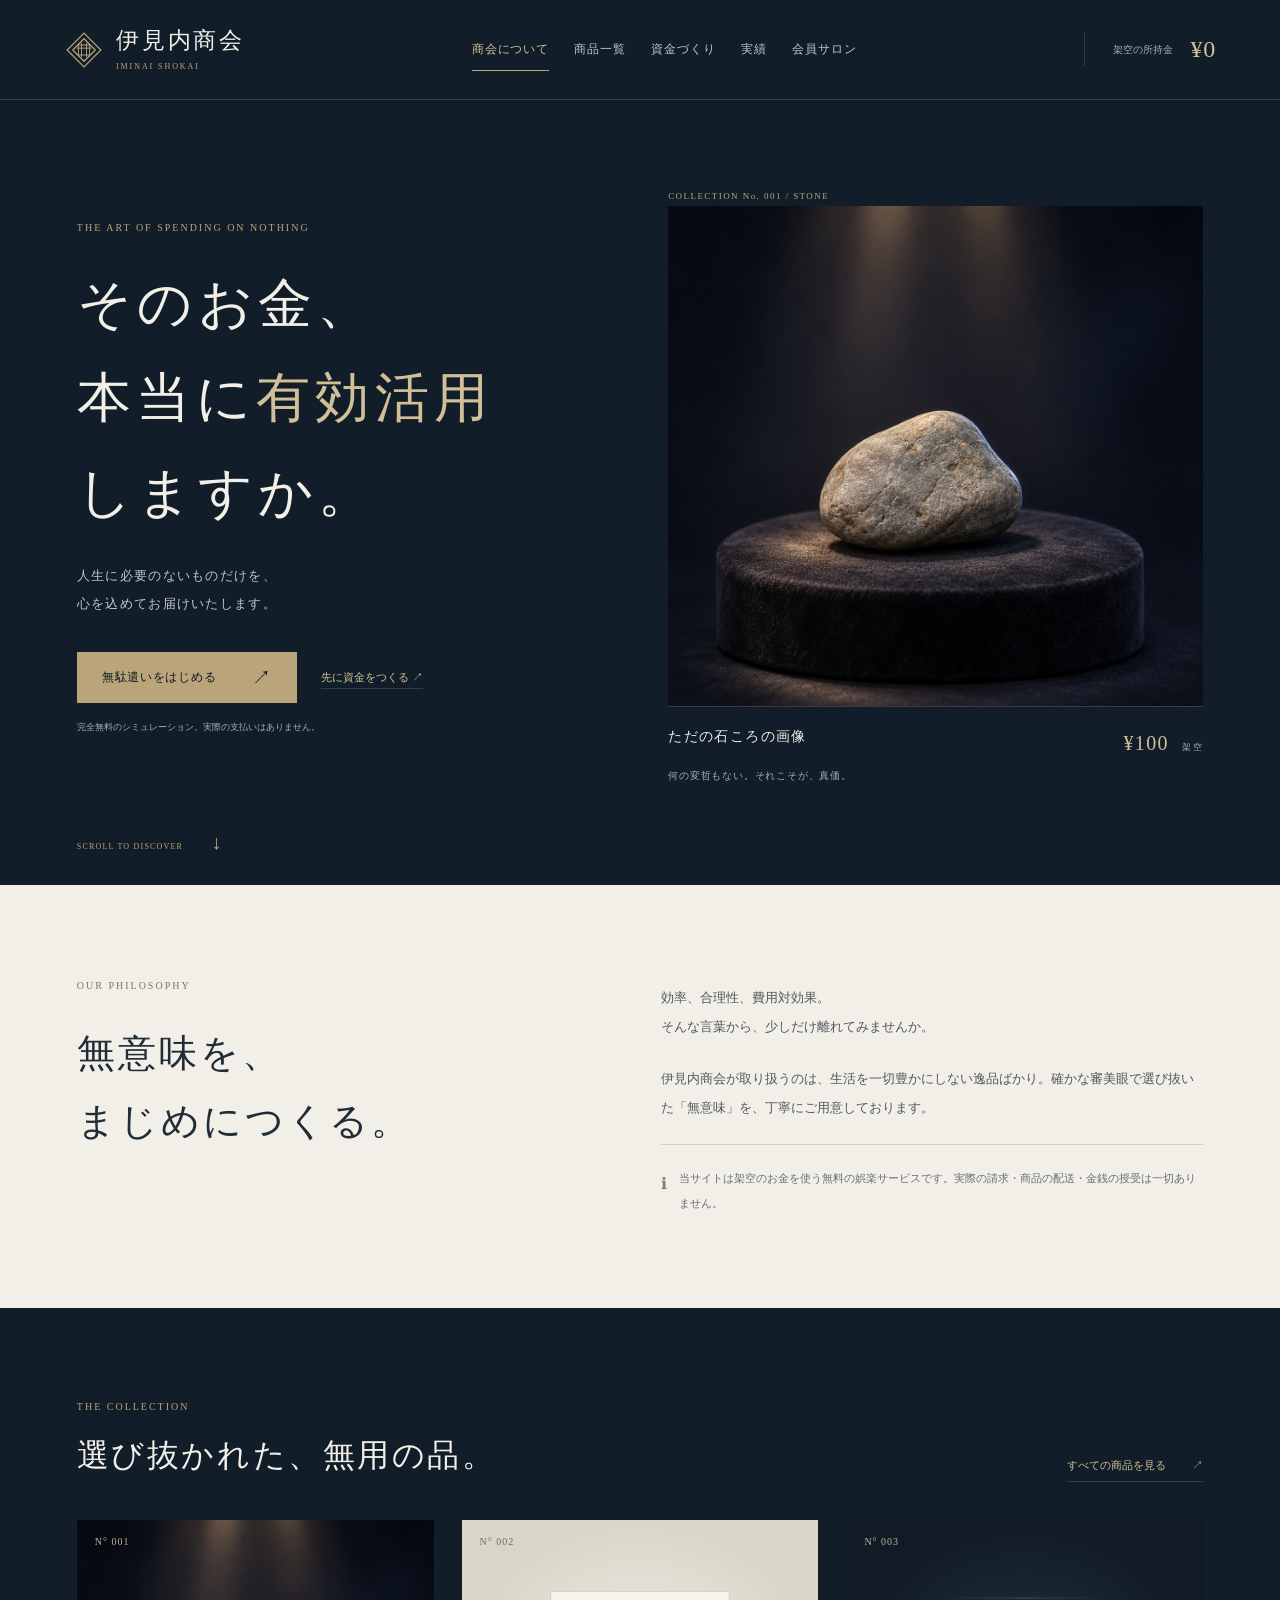
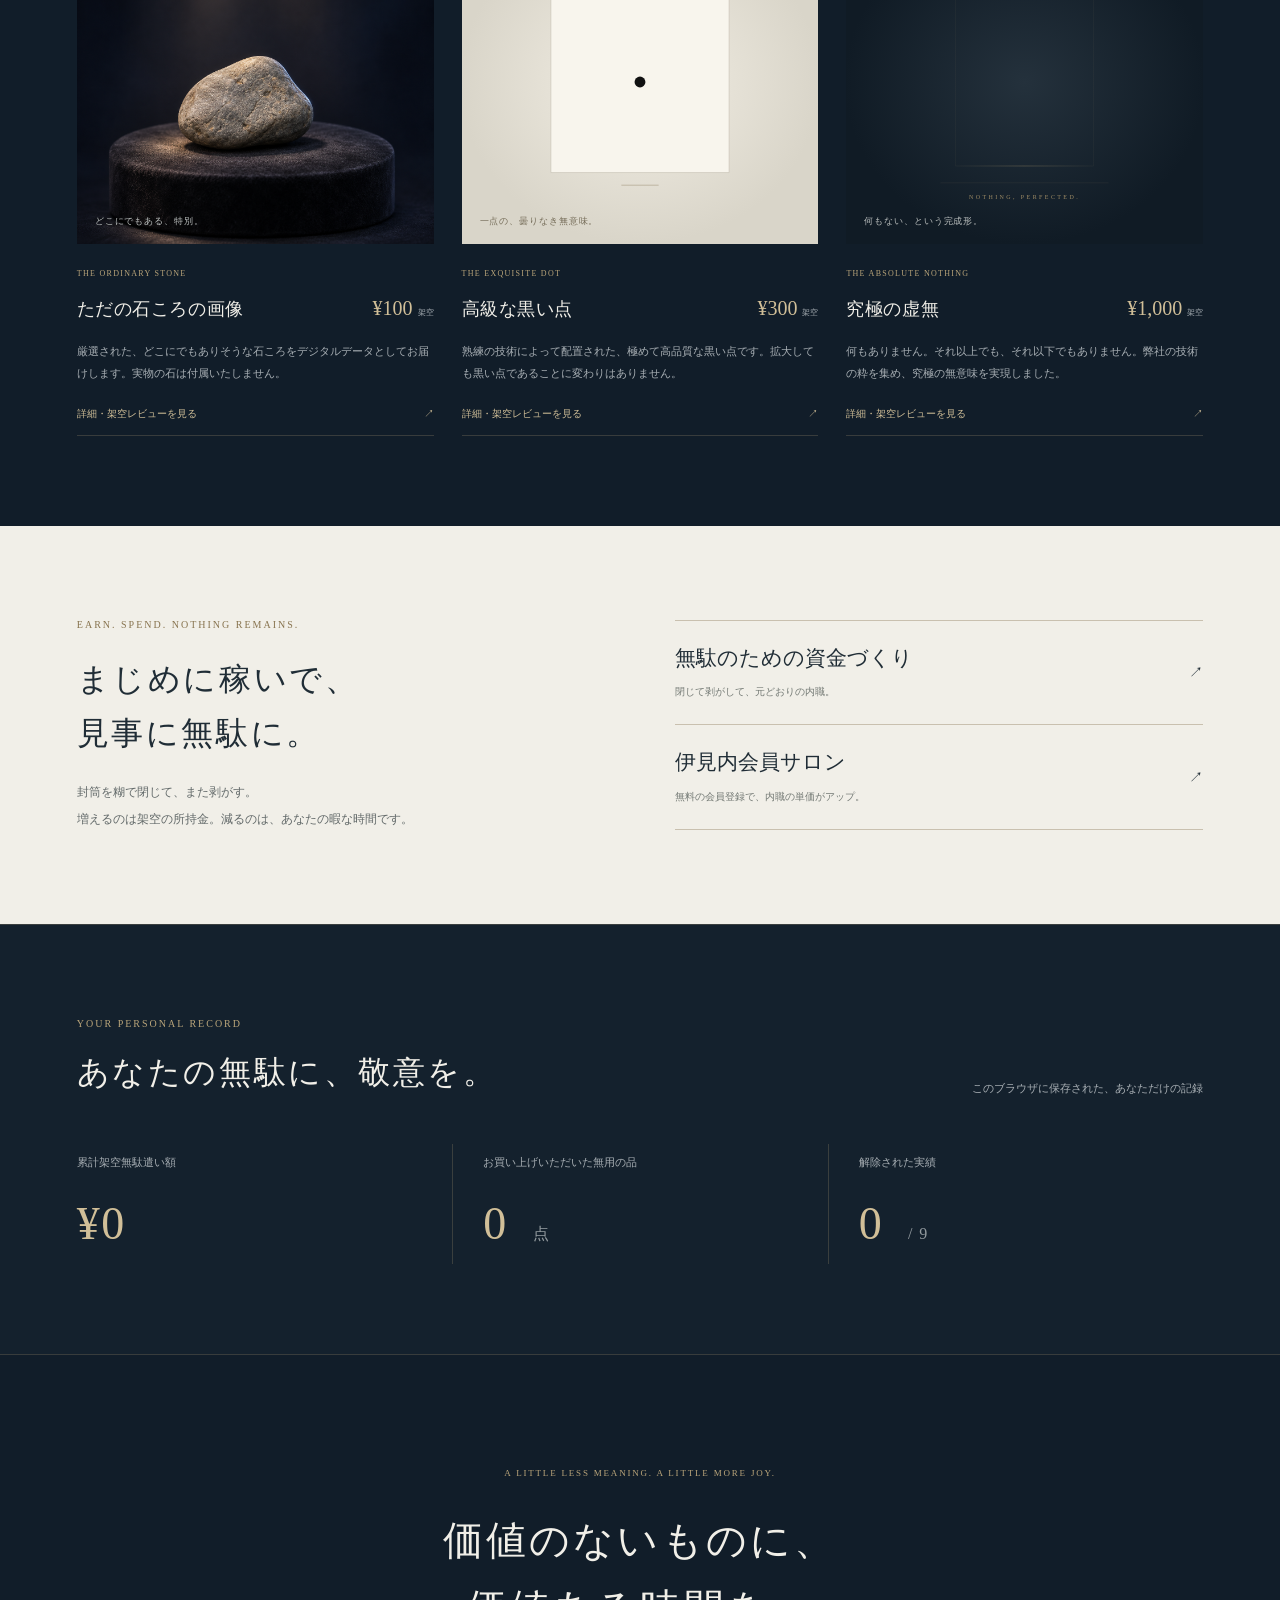
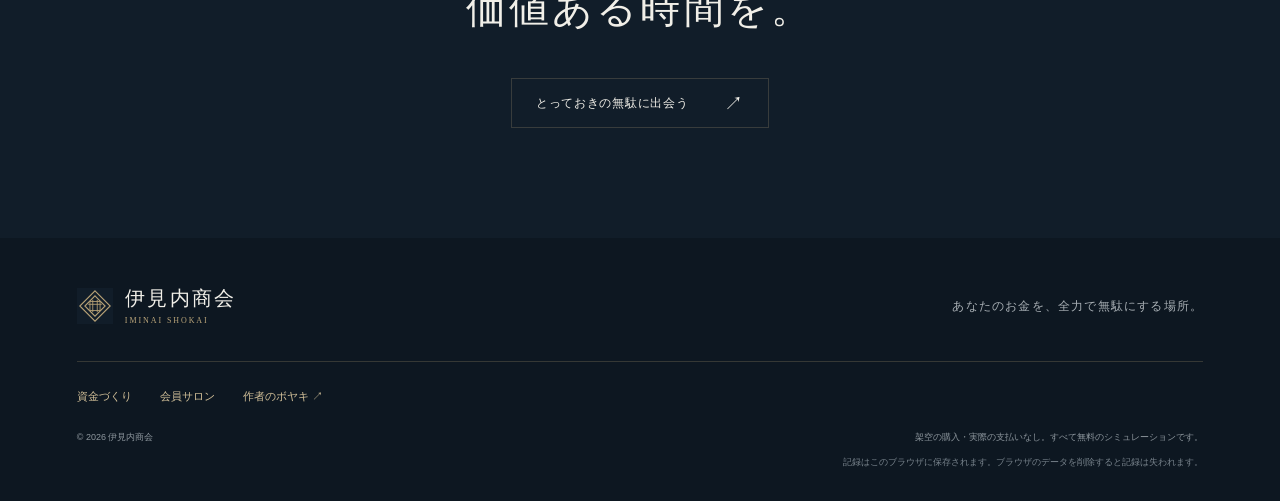
==== commit e99c8e12: "Replace dice with pointless envelope work and a secret final product" ====
--- a/index.html
+++ b/index.html
@@ -71,20 +71,20 @@
 <div>
 <p class="eyebrow">EARN. SPEND. NOTHING REMAINS.</p>
 <h2>まじめに稼いで、<br>見事に無駄に。</h2>
-<p>空の封筒を仕上げる内職も、運を試す丁半も。<br>増えるのは架空の所持金。減るのは、あなたの暇な時間です。</p>
+<p>封筒を糊で閉じて、また剥がす。<br>増えるのは架空の所持金。減るのは、あなたの暇な時間です。</p>
 </div>
 <div class="journey-links">
 <a href="earn.html">
 <div>
 <strong>無駄のための資金づくり</strong>
-<small>内職でこつこつ。丁半でひと勝負。</small>
+<small>閉じて剥がして、元どおりの内職。</small>
 </div>
 <span>↗</span>
 </a>
 <a href="membership.html">
 <div>
 <strong>伊見内会員サロン</strong>
-<small>無料の入会体験。特典は、ただいま準備中。</small>
+<small>無料の会員登録で、内職の単価がアップ。</small>
 </div>
 <span>↗</span>
 </a>
@@ -114,7 +114,7 @@
 <span>解除された実績</span>
 <strong>
 <b data-stat="achievements">0</b>
-<small>/ <span data-achievement-total>8</span>
+<small>/ <span data-achievement-total>9</span>
 </small>
 </strong>
 </div>
--- a/css/experience.css
+++ b/css/experience.css
@@ -37,54 +37,54 @@
 .completion-announcement { border: 1px solid var(--gold); padding: 20px; margin: 0 0 28px; text-align: center; }
 .completion-announcement > p:not(.eyebrow) { font: 15px/2 var(--serif); color: var(--gold-light); margin: 13px 0; }
 .earning-section { padding-top: 10px; }
+.pointless-work-grid { display: grid; grid-template-columns: 1.3fr 1fr; gap: 34px; align-items: start; }
+.work-title-row { display: flex; align-items: center; justify-content: space-between; gap: 20px; margin-bottom: 15px; }
+.phase-label { font: 10px Georgia, serif; letter-spacing: .12em; color: var(--gold); border: 1px solid var(--line); padding: 8px 11px; white-space: nowrap; }
+.envelope-table { min-height: 300px; position: relative; display: grid; place-content: center; padding: 55px 0 30px; background: #12202c; margin: 25px 0; border: 1px solid #baa57a12; }
+.work-envelope { --gesture-progress: 0; position: relative; width: min(290px, 65vw); height: 175px; border: 0; background: transparent; touch-action: none; user-select: none; -webkit-user-select: none; cursor: pointer; perspective: 700px; padding: 20px 0 0; }
+.envelope-paper { display: block; width: 100%; height: 100%; position: relative; background: linear-gradient(135deg, #e9e2d1, #c9bc9d); border: 1px solid #b5a37c; box-shadow: 0 12px 20px #0004; }
+.envelope-paper::after { content: ''; position: absolute; inset: 30% 0 0; border: 1px solid #b5a37c80; clip-path: polygon(0 100%, 50% 0, 100% 100%); pointer-events: none; }
+.paper-brand { position: absolute; left: 0; right: 0; bottom: 23px; font: 13px var(--serif); letter-spacing: .18em; color: #77633d; }
+.paper-brand small { display: block; font: 7px Georgia, serif; letter-spacing: .17em; margin-top: 7px; }
+.work-flap { position: absolute; top: 0; left: -1px; right: -1px; height: 95px; background: linear-gradient(#eee7d7, #d9ccaf); clip-path: polygon(0 0, 100% 0, 50% 100%); transform-origin: center top; transform: rotateX(180deg); transition: transform .25s ease; backface-visibility: visible; z-index: 2; }
+.work-envelope[data-phase="peel"] .work-flap { transform: rotateX(calc(var(--gesture-progress) * -170deg)); }
+.glue-track { position: absolute; left: 8%; right: 8%; top: -4px; height: 7px; border-bottom: 2px dashed #a9956b; z-index: 3; }
+.glue-fill { display: block; height: 6px; width: calc(var(--gesture-progress) * 100%); background: #fff5d6; box-shadow: 0 0 0 1px #c5b68e; }
+.work-envelope[data-phase="peel"] .glue-track { opacity: .2; }
+.envelope-seal { display: none; position: absolute; top: 74px; left: calc(50% - 15px); width: 30px; height: 30px; background: #9e8455; border-radius: 50%; color: #f5e9cc; font: 14px/30px var(--serif); z-index: 4; }
+.work-envelope[data-phase="peel"] .envelope-seal { display: block; opacity: calc(1 - var(--gesture-progress)); }
+.table-caption { position: absolute; bottom: 13px; left: 10px; right: 10px; text-align: center; color: #9aa1a2; font-size: 9px; letter-spacing: .04em; }
+.rate-card, .work-manual { padding: 32px; background: #14222e; border: 1px solid var(--line); }
+.rate-plan { font: 24px/1.8 var(--serif); margin-top: 15px; }
+.current-rate { margin: 14px 0 24px; }
+.current-rate strong { color: var(--gold-light); font: 48px Georgia, serif; }
+.current-rate span { display: block; font-size: 10px; color: var(--muted); margin-top: 8px; }
+.rate-card > p:not([class]) { font-size: 12px; color: var(--muted); line-height: 2.2; margin-bottom: 24px; }
+.work-manual { margin-top: 25px; }
+.work-manual h3 { font-size: 22px; margin: 18px 0 22px; }
+.work-manual ol { padding-left: 20px; color: var(--gold); }
+.work-manual li { padding: 0 0 20px 6px; }
+.work-manual li strong { color: var(--paper); font-size: 12px; font-weight: 400; }
+.work-manual li span { display: block; color: var(--muted); font-size: 11px; margin-top: 8px; }
+.member-benefit p strong { font: 34px Georgia, serif; color: var(--gold-light); }
+.private-collection { margin-top: 75px; border: 1px solid var(--gold); padding: 45px; background: #1c272e; display: grid; grid-template-columns: 1fr 1fr; gap: 65px; align-items: center; scroll-margin-top: 30px; }
+.private-collection[hidden] { display: none; }
+.invitation-copy h2 { margin: 25px 0; font-size: 35px; }
+.invitation-copy > p:not(.eyebrow) { color: #c2c0b7; font-size: 13px; line-height: 2.4; margin-bottom: 25px; }
+.private-product { min-width: 0; }
 .earning-wallet { display: flex; justify-content: space-between; align-items: center; gap: 25px; border-top: 1px solid var(--line); border-bottom: 1px solid var(--line); padding: 23px 0; margin-bottom: 35px; }
 .earning-wallet > span { color: var(--muted); font-size: 12px; }
 .earning-wallet > strong { color: var(--gold-light); font: 36px Georgia, serif; margin-right: auto; }
-.earning-grid { display: grid; grid-template-columns: 1fr 1fr; gap: 30px; }
 .earning-card { border: 1px solid var(--line); padding: 38px; background: #172531; min-width: 0; }
 .earning-card h2 { margin: 13px 0 7px; }
 .earning-lead { font: 17px/1.8 var(--serif); margin-bottom: 16px; }
 .earning-card .subtle { line-height: 2.2; }
-.work-illustration { height: 225px; display: grid; place-content: center; }
-.envelope { position: relative; width: 210px; height: 135px; background: #e7e0cf; box-shadow: 0 12px 25px #0003; border: 1px solid #c0b494; overflow: hidden; display: flex; align-items: end; justify-content: center; padding-bottom: 13px; }
-.envelope::before { content: ''; position: absolute; width: 150px; height: 150px; transform: rotate(45deg); left: 29px; top: -100px; border: 1px solid #b6a989; background: #f1ebde; }
-.envelope span { font: 11px var(--serif); letter-spacing: .2em; color: #86754e; }
-.envelope.stamped { animation: envelope-stamp .3s ease; }
 .work-result { min-height: 48px; text-align: center; font-size: 11px; margin: 18px 0; color: var(--gold-light); }
 .mini-stats { display: grid; grid-template-columns: 1fr 1fr; padding: 23px 0; border-top: 1px solid var(--line); border-bottom: 1px solid var(--line); margin: 10px 0 20px; gap: 15px; }
 .mini-stats span { display: block; font-size: 10px; color: var(--muted); }
 .mini-stats strong { font: 23px/2 Georgia, serif; color: var(--gold-light); }
 .mini-stats b { font-weight: 400; }
-.dice-stage { display: flex; align-items: center; justify-content: center; gap: 25px; height: 150px; }
-.die { display: grid; place-content: center; width: 68px; height: 68px; color: #22313b; background: #eee8d9; border-radius: 6px; font: 53px/1 Georgia, 'Segoe UI Symbol', sans-serif; box-shadow: 0 4px 0 #b9ac91; }
-.rolling .die { animation: dice-roll .24s ease-in-out infinite alternate; }
-.rolling .die:last-child { animation-delay: .12s; }
-.field-label { display: flex; justify-content: space-between; gap: 10px; font-size: 11px; }
-.field-label span { color: var(--muted); font-size: 9px; }
-.stake-input { display: flex; align-items: center; gap: 14px; padding: 9px 14px; border: 1px solid var(--line); margin: 10px 0 17px; background: var(--deep); }
-.stake-input > span { font: 22px Georgia, serif; color: var(--gold); }
-.stake-input input { background: transparent; border: 0; width: 100%; min-width: 0; color: var(--paper); font-size: 20px; padding: 4px; }
-.stake-input input:focus-visible { outline: 1px solid var(--gold); outline-offset: 3px; }
-.choice-fieldset { border: 0; margin: 0 0 22px; padding: 0; display: flex; gap: 14px; }
-.choice-fieldset legend { font-size: 10px; color: var(--muted); margin-bottom: 9px; }
-.choice-fieldset label { flex: 1; cursor: pointer; position: relative; }
-.choice-fieldset input { position: absolute; opacity: 0; }
-.choice-fieldset label > span { display: flex; gap: 12px; justify-content: center; align-items: center; border: 1px solid var(--line); padding: 10px; font: 11px Georgia, serif; }
-.choice-fieldset strong { font: 26px var(--serif); }
-.choice-fieldset small { font: 10px var(--sans); color: var(--muted); }
-.choice-fieldset input:checked + span { border-color: var(--gold); color: var(--gold-light); background: #baa57a12; }
-.choice-fieldset input:focus-visible + span { outline: 2px solid var(--gold); outline-offset: 4px; }
-.dice-result { margin: 18px 0; min-height: 52px; font-size: 12px; line-height: 2; }
-.win { color: var(--gold-light); }
-.loss { color: #c3b9b4; }
-.earning-history-heading { margin-top: 65px; }
-.round-list { max-height: 360px; overflow: auto; }
-.round-row { display: grid; grid-template-columns: 1.4fr 1fr 1fr .6fr; gap: 20px; padding: 17px 10px; border-bottom: 1px solid var(--line); font-size: 11px; }
-.round-row time { color: var(--muted); font-size: 10px; }
-.round-row strong { text-align: right; font-weight: 500; }
 .quiet-empty { text-align: center; padding: 35px 20px; border: 1px solid var(--line); color: var(--muted); font-size: 12px; }
-.earning-bottom { display: flex; justify-content: space-between; gap: 25px; margin-top: 40px; padding-top: 25px; border-top: 1px solid var(--line); }
-.earning-bottom p { font-size: 11px; color: var(--muted); }
 .membership-section { padding-top: 10px; }
 .member-status { border: 1px solid var(--line); padding: 28px 34px; display: flex; justify-content: space-between; align-items: center; gap: 25px; margin-bottom: 35px; background: #172531; }
 .member-status h2 { font-size: 26px; margin: 10px 0; }
@@ -99,10 +99,10 @@
 .plan-price small { display: block; font: 10px/2 var(--sans); color: var(--muted); margin-top: 8px; }
 .plan-card ul { list-style: none; padding: 0; margin: 22px 0; font-size: 11px; color: #bdc3c6; line-height: 2.6; }
 .plan-card li::before { content: '✓'; color: var(--gold); margin-right: 9px; }
-.future-benefit { padding: 18px 0; border-top: 1px solid var(--line); margin-bottom: 18px; min-height: 119px; }
-.future-benefit > span { font-size: 9px; color: var(--gold-light); letter-spacing: .07em; }
-.future-benefit p { font-size: 11px; color: var(--muted); margin-top: 8px; }
-.future-benefit small { display: block; color: var(--muted); font-size: 9px; margin-top: 6px; }
+.member-benefit { padding: 18px 0; border-top: 1px solid var(--line); margin-bottom: 18px; min-height: 119px; }
+.member-benefit > span { font-size: 9px; color: var(--gold-light); letter-spacing: .07em; }
+.member-benefit p { font-size: 11px; color: var(--muted); margin-top: 8px; }
+.member-benefit small { display: block; color: var(--muted); font-size: 9px; margin-top: 6px; }
 .membership-faq { max-width: 850px; margin: 70px auto 0; }
 .membership-faq h2 { margin: 15px 0 30px; }
 .membership-faq details { padding: 21px 0; border-top: 1px solid var(--line); font-size: 13px; }
@@ -148,8 +148,6 @@
 .missing-product { text-align: center; padding: 80px 10px; }
 .missing-product h1 { font-size: 30px; margin: 25px 0; }
 .missing-product p:not(.eyebrow) { font-size: 12px; color: var(--muted); margin-bottom: 30px; }
-@keyframes envelope-stamp { 50% { transform: translateY(6px) rotate(-2deg); } }
-@keyframes dice-roll { from { transform: rotate(-8deg) translateY(-5px); } to { transform: rotate(8deg) translateY(4px); } }
 @media (max-width: 1100px) {
   .site-header { gap: 18px; }
   .site-header nav { gap: 18px; }
@@ -161,6 +159,17 @@
   .detail-copy h1 { font-size: 29px; }
 }
 @media (max-width: 760px) {
+  .pointless-work-grid { grid-template-columns: 1fr; gap: 25px; }
+  .work-title-row { gap: 10px; }
+  .phase-label { font-size: 8px; padding: 6px; }
+  .envelope-table { min-height: 260px; margin-left: -10px; margin-right: -10px; }
+  .work-envelope { width: min(245px, 62vw); height: 155px; }
+  .work-flap { height: 82px; }
+  .work-envelope[data-phase="peel"] .envelope-seal { top: 61px; }
+  .table-caption { font-size: 8px; }
+  .rate-card, .work-manual { padding: 26px; }
+  .private-collection { grid-template-columns: 1fr; padding: 25px; gap: 30px; margin-top: 50px; }
+  .invitation-copy h2 { font-size: 29px; }
   .site-header { min-width: 0; }
   .site-header nav { min-width: 0; overflow-x: auto; justify-content: flex-start; gap: 25px; scrollbar-width: thin; }
   .site-header nav a { flex-shrink: 0; font-size: 10px; }
@@ -181,21 +190,14 @@
   .earning-wallet > span { width: 100%; font-size: 10px; }
   .earning-wallet > strong { font-size: 32px; }
   .earning-wallet .text-link { font-size: 10px; }
-  .earning-grid { grid-template-columns: 1fr; gap: 25px; }
   .earning-card { padding: 26px; }
   .earning-card h2 { font-size: 29px; }
   .earning-lead { font-size: 16px; }
-  .work-illustration { height: 200px; }
-  .field-label { flex-wrap: wrap; }
-  .choice-fieldset label > span { gap: 8px; }
-  .round-row { grid-template-columns: 1fr 1fr; gap: 8px 15px; font-size: 10px; }
-  .round-row strong { text-align: left; }
-  .earning-bottom { flex-direction: column; gap: 16px; }
   .member-status { padding: 25px; flex-wrap: wrap; }
   .member-status h2 { font-size: 23px; }
   .plan-grid { grid-template-columns: 1fr; }
   .plan-card { padding: 30px; }
-  .future-benefit { min-height: auto; }
+  .member-benefit { min-height: auto; }
   .membership-faq details { font-size: 12px; }
   .author-copy h2 { font-size: 30px; }
   .author-copy > p:not(.eyebrow) { font-size: 12px; }
@@ -213,5 +215,5 @@
   .breadcrumb { font-size: 9px; gap: 10px; }
 }
 @media (prefers-reduced-motion: reduce) {
-  .envelope.stamped, .rolling .die { animation: none; }
+  .work-flap { transition: none; }
 }
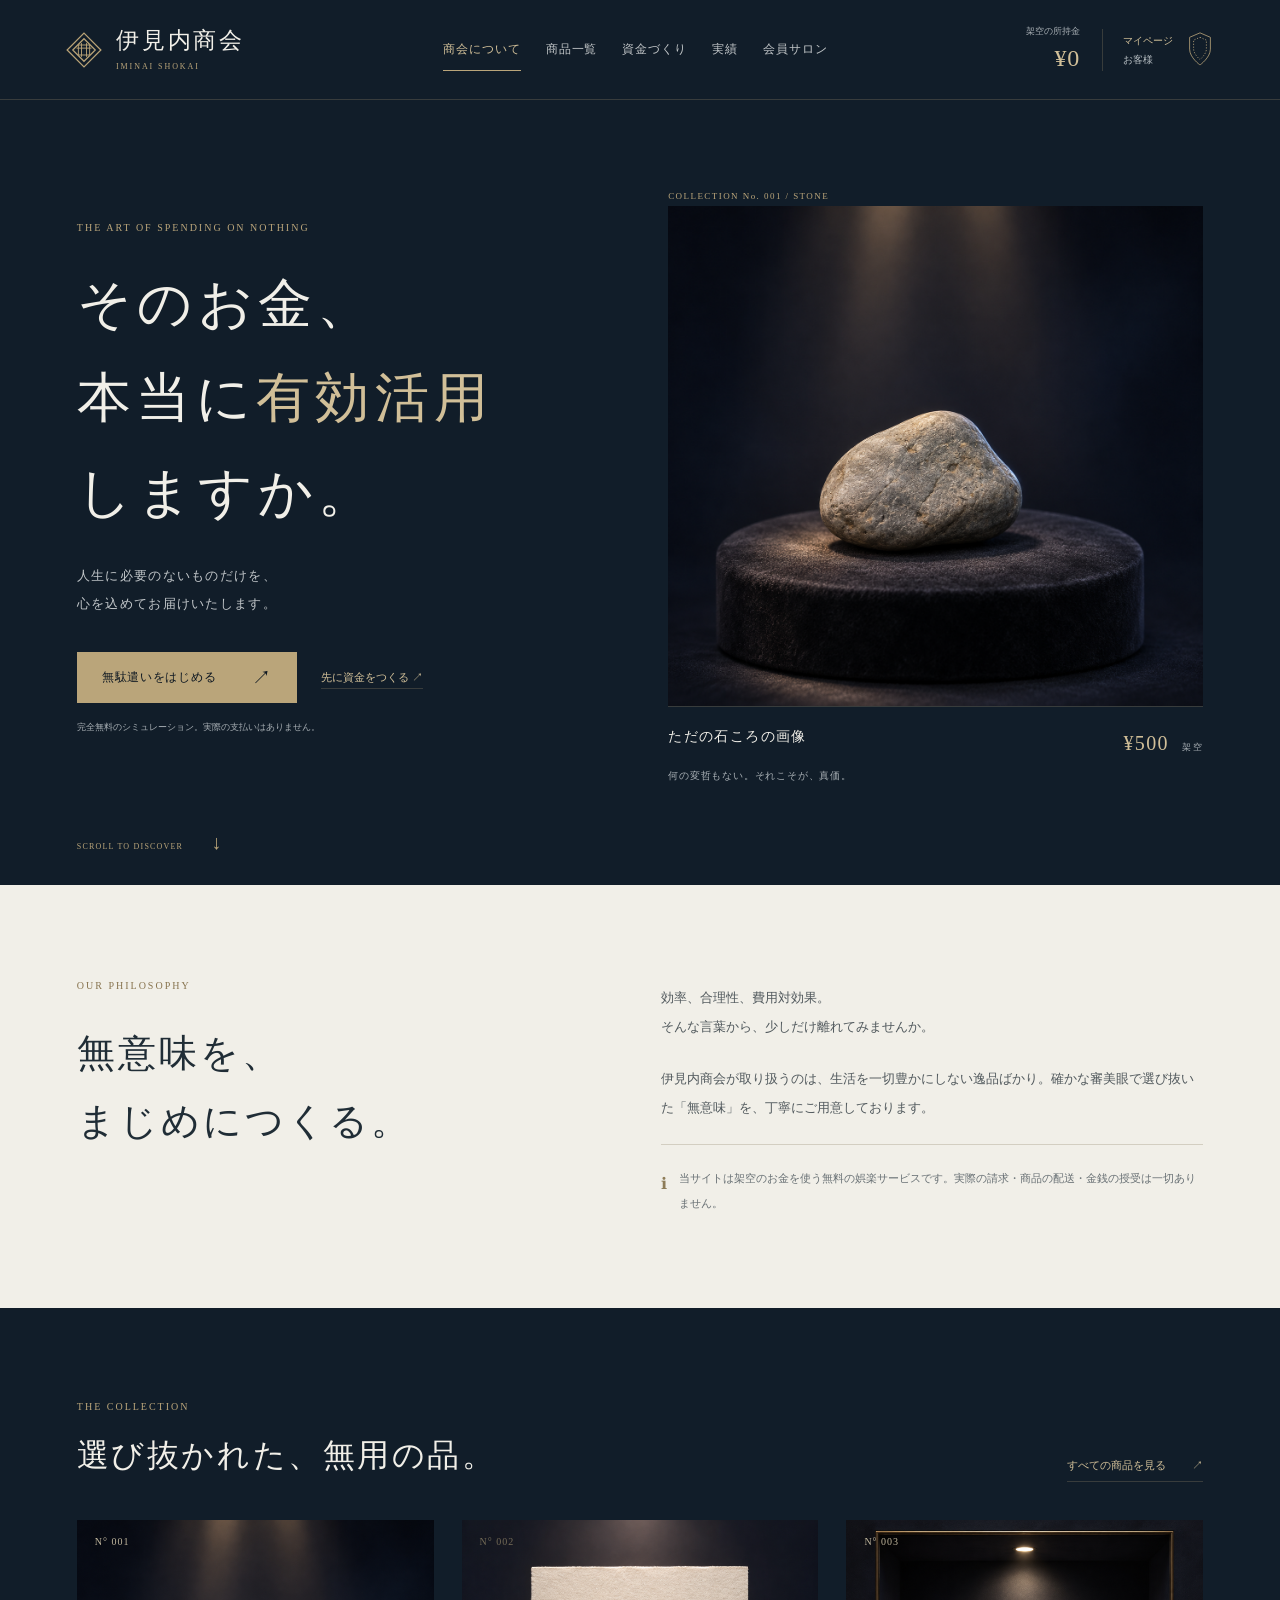
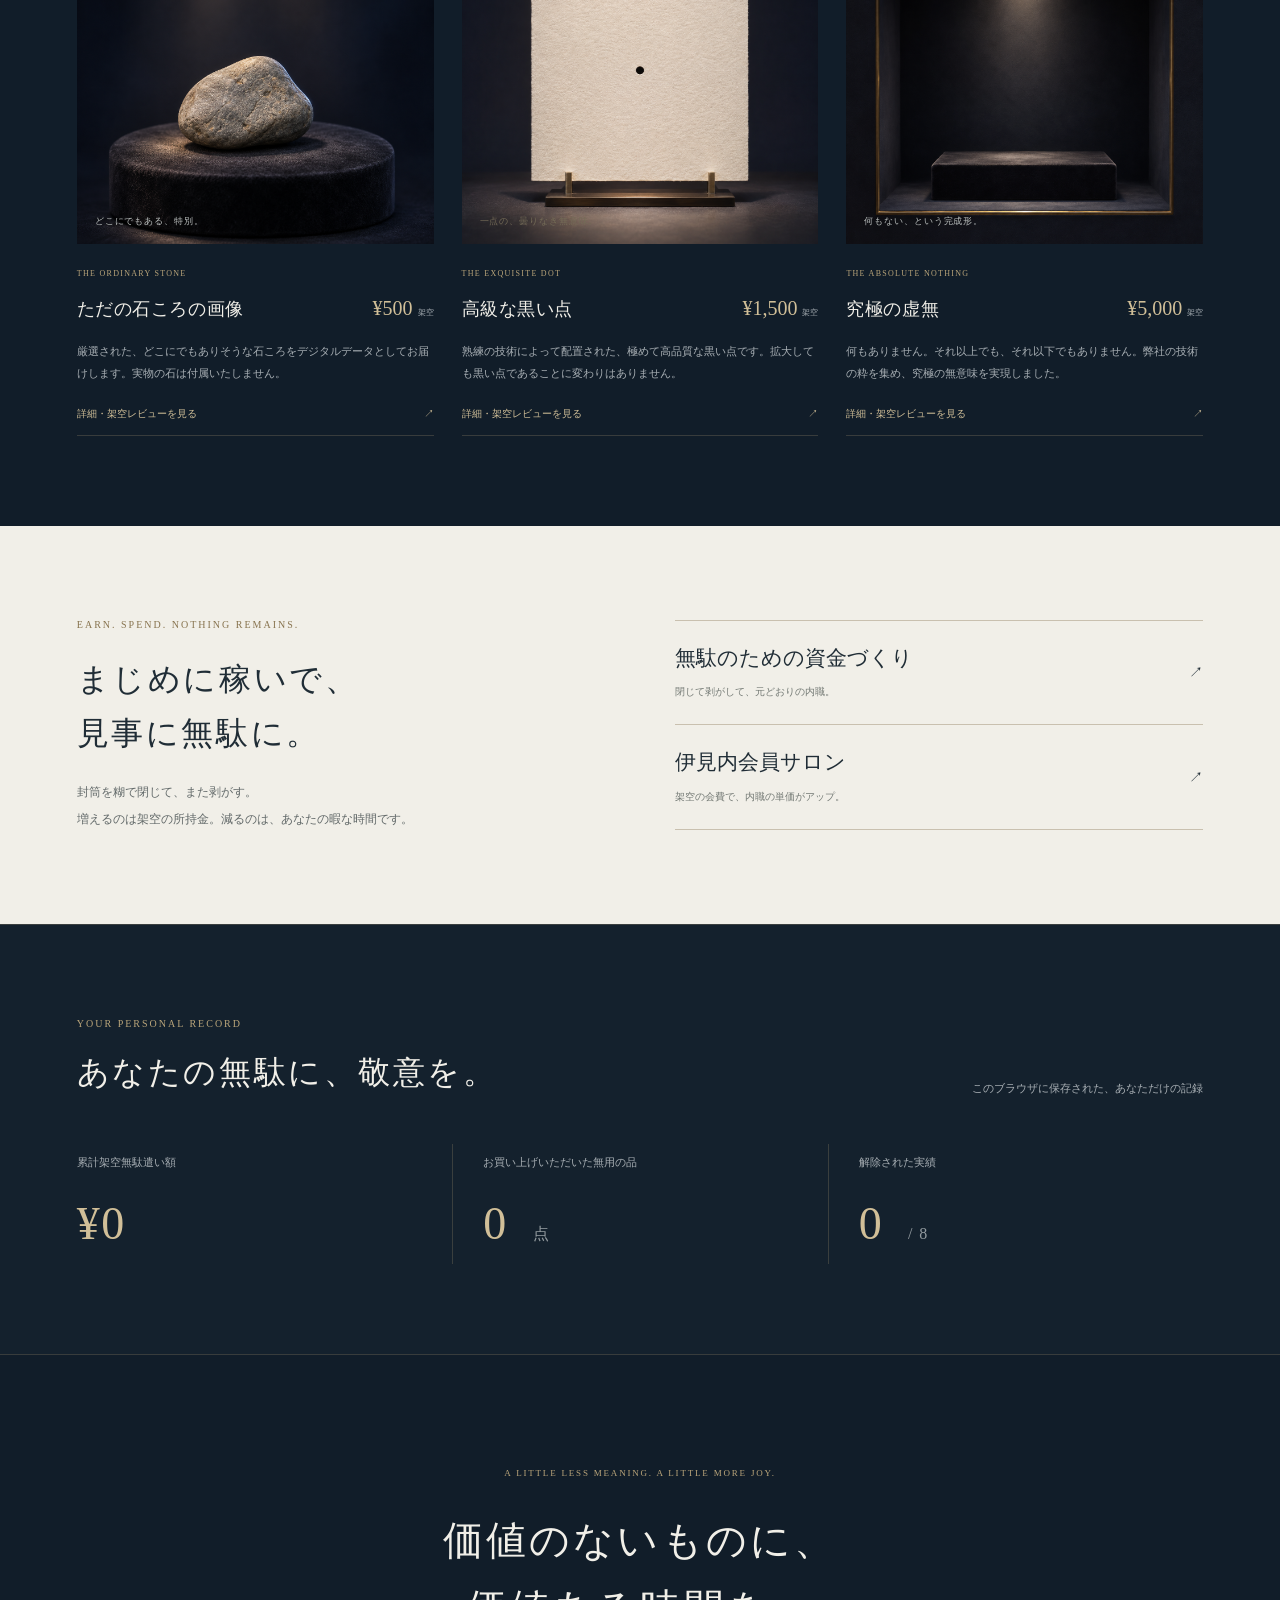
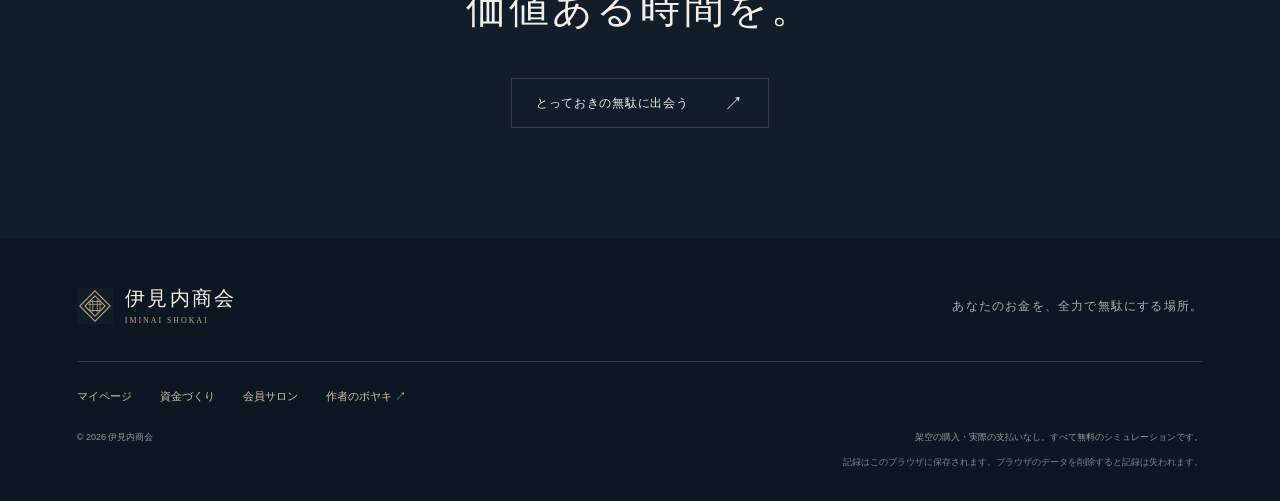
==== commit 7899324d: "Add realistic product photos, fictional dues and centered secret honor" ====
--- a/index.html
+++ b/index.html
@@ -35,7 +35,7 @@
 <img src="assets/images/stone-lit.png" alt="美術品のように展示された灰色の石ころ">
 <div class="exhibit-caption">
 <span>ただの石ころの画像</span>
-<span>¥100 <small>架空</small>
+<span>¥500 <small>架空</small>
 </span>
 </div>
 <p class="art-note">何の変哲もない。それこそが、真価。</p>
@@ -84,7 +84,7 @@
 <a href="membership.html">
 <div>
 <strong>伊見内会員サロン</strong>
-<small>無料の会員登録で、内職の単価がアップ。</small>
+<small>架空の会費で、内職の単価がアップ。</small>
 </div>
 <span>↗</span>
 </a>
@@ -114,7 +114,7 @@
 <span>解除された実績</span>
 <strong>
 <b data-stat="achievements">0</b>
-<small>/ <span data-achievement-total>9</span>
+<small>/ <span data-achievement-total>8</span>
 </small>
 </strong>
 </div>
--- a/css/experience.css
+++ b/css/experience.css
@@ -1,5 +1,50 @@
 /* Shared extensions for the earning room, salon, collection and product stories. */
 .site-header nav { gap: 25px; }
+.account-hub { display: flex; align-items: center; gap: 22px; flex-shrink: 0; }
+.account-hub .header-wallet { display: flex; flex-direction: column; align-items: end; gap: 2px; border: 0; padding: 0; }
+.account-hub .header-wallet > span { display: block; font-size: 9px; }
+.account-hub .header-wallet strong { font-size: 24px; }
+.header-profile { display: flex; align-items: center; gap: 11px; padding-left: 20px; border-left: 1px solid var(--line); min-height: 42px; }
+.header-profile-copy > span { display: block; font-size: 10px; color: var(--gold-light); }
+.header-profile-copy strong { display: block; font-weight: 400; font-size: 10px; color: #bac1c5; max-width: 84px; overflow: hidden; text-overflow: ellipsis; white-space: nowrap; }
+.header-profile:hover .header-profile-copy > span, .header-profile[aria-current] .header-profile-copy > span { color: var(--paper); }
+.member-insignia { object-fit: contain; flex-shrink: 0; }
+.header-profile .member-insignia { width: 32px; height: 40px; }
+.plan-insignia { display: flex; align-items: center; gap: 18px; margin: 0 0 25px; }
+.plan-insignia .member-insignia { width: 68px; height: 82px; }
+.plan-grid .plan-card h2 { font-size: 24px; line-height: 1.8; overflow-wrap: anywhere; }
+.member-current-insignia + div { margin-right: auto; }
+.member-current-insignia .member-insignia { width: 58px; height: 70px; }
+.insignia-note { font-size: 10px; color: var(--muted); margin: 24px 0 0; }
+.mypage-section { padding-top: 5px; }
+.profile-grid { display: grid; grid-template-columns: .8fr 1.2fr; gap: 35px; align-items: start; }
+.profile-card { text-align: center; border: 1px solid var(--line); background: #172531; padding: 35px; }
+.profile-insignia { display: flex; justify-content: center; margin: 25px 0; }
+.profile-insignia .member-insignia { width: 112px; height: 134px; }
+.profile-card h2 { font-size: 27px; line-height: 1.9; overflow-wrap: anywhere; }
+.profile-rank { color: var(--gold-light); font: 16px/2 var(--serif); margin-top: 12px; }
+.profile-insignia-description { color: var(--muted); font-size: 10px; margin-top: 10px; }
+.profile-ledger { margin: 28px 0; text-align: left; }
+.profile-ledger > div { display: flex; align-items: center; justify-content: space-between; gap: 18px; padding: 15px 0; border-top: 1px solid var(--line); }
+.profile-ledger dt { color: var(--muted); font-size: 10px; }
+.profile-ledger dd { font: 21px Georgia, serif; color: var(--gold-light); margin: 0; }
+.profile-ledger > div:last-child dd { font: 12px var(--sans); }
+.profile-edit, .named-certificate { padding: 32px; border: 1px solid var(--line); }
+.profile-edit h2, .named-certificate h2 { font-size: 26px; margin: 15px 0 25px; }
+.profile-edit label { display: block; font-size: 12px; margin-bottom: 12px; }
+.profile-edit input { display: block; width: 100%; background: var(--deep); border: 1px solid var(--line); color: var(--paper); font: 17px/1.5 var(--sans); padding: 14px; border-radius: 0; }
+.profile-edit input:focus-visible { outline: 1px solid var(--gold); outline-offset: 3px; }
+.profile-edit input[aria-invalid="true"] { border-color: #c39888; }
+.name-help-row { display: flex; flex-wrap: wrap; justify-content: space-between; gap: 8px; margin-top: 10px; font-size: 10px; color: var(--muted); }
+.name-preview { font-size: 11px; color: var(--muted); margin: 25px 0; padding: 18px 0; border-top: 1px solid var(--line); border-bottom: 1px solid var(--line); overflow-wrap: anywhere; }
+.name-preview strong { display: block; font: 20px/1.8 var(--serif); color: var(--gold-light); margin-top: 10px; }
+.profile-feedback { min-height: 28px; font-size: 11px; color: var(--gold-light); margin: 17px 0; }
+.profile-edit .fine + .fine { margin-top: 12px; }
+.named-certificate { margin-top: 25px; background: #14222e; }
+.named-certificate > p:not(.eyebrow) { color: var(--muted); font-size: 12px; line-height: 2.2; margin-bottom: 20px; }
+.named-certificate .text-link { margin-top: 18px; }
+.mypage-section #collection-status { margin-top: 40px; }
+[hidden] { display: none !important; }
 .footer-links { display: flex; flex-wrap: wrap; gap: 28px; margin-top: 24px; font-size: 11px; color: var(--gold-light); }
 .footer-links a:hover { text-decoration: underline; text-underline-offset: 5px; }
 .hero-art > img { object-position: center 65%; }
@@ -41,7 +86,15 @@
 .work-title-row { display: flex; align-items: center; justify-content: space-between; gap: 20px; margin-bottom: 15px; }
 .phase-label { font: 10px Georgia, serif; letter-spacing: .12em; color: var(--gold); border: 1px solid var(--line); padding: 8px 11px; white-space: nowrap; }
 .envelope-table { min-height: 300px; position: relative; display: grid; place-content: center; padding: 55px 0 30px; background: #12202c; margin: 25px 0; border: 1px solid #baa57a12; }
-.work-envelope { --gesture-progress: 0; position: relative; width: min(290px, 65vw); height: 175px; border: 0; background: transparent; touch-action: none; user-select: none; -webkit-user-select: none; cursor: pointer; perspective: 700px; padding: 20px 0 0; }
+.work-envelope { --gesture-progress: 0; position: relative; width: min(290px, 65vw); height: 175px; border: 0; background: transparent; touch-action: none; user-select: none; -webkit-user-select: none; cursor: grab; perspective: 700px; padding: 20px 0 0; }
+.work-envelope:active { cursor: grabbing; }
+.work-envelope:focus-visible { outline: 2px solid var(--gold-light); outline-offset: 10px; }
+.work-sound-row { display: flex; align-items: center; justify-content: space-between; gap: 15px; margin-top: 18px; font-size: 10px; color: var(--muted); }
+.sound-toggle { padding: 8px 12px; min-height: 40px; border: 1px solid var(--line); background: transparent; color: var(--gold-light); font-size: 10px; }
+.sound-toggle:hover { border-color: var(--gold); }
+.gesture-status { position: relative; border: 1px solid var(--line); padding: 15px 40px 15px 18px; color: var(--gold-light); font-size: 12px; }
+.gesture-status > span { position: absolute; right: 18px; top: 12px; font-size: 23px; }
+.gesture-status > small { display: block; color: var(--muted); font-size: 10px; margin-top: 5px; }
 .envelope-paper { display: block; width: 100%; height: 100%; position: relative; background: linear-gradient(135deg, #e9e2d1, #c9bc9d); border: 1px solid #b5a37c; box-shadow: 0 12px 20px #0004; }
 .envelope-paper::after { content: ''; position: absolute; inset: 30% 0 0; border: 1px solid #b5a37c80; clip-path: polygon(0 100%, 50% 0, 100% 100%); pointer-events: none; }
 .paper-brand { position: absolute; left: 0; right: 0; bottom: 23px; font: 13px var(--serif); letter-spacing: .18em; color: #77633d; }
@@ -149,6 +202,9 @@
 .missing-product h1 { font-size: 30px; margin: 25px 0; }
 .missing-product p:not(.eyebrow) { font-size: 12px; color: var(--muted); margin-bottom: 30px; }
 @media (max-width: 1100px) {
+  .site-header { height: auto; display: grid; grid-template-columns: 1fr auto; padding-top: 17px; gap: 10px 20px; }
+  .site-header nav { grid-row: 2; grid-column: 1 / -1; padding: 4px 0 12px; justify-content: center; }
+  .account-hub { grid-column: 2; grid-row: 1; }
   .site-header { gap: 18px; }
   .site-header nav { gap: 18px; }
   .site-header nav a { font-size: 11px; }
@@ -159,6 +215,19 @@
   .detail-copy h1 { font-size: 29px; }
 }
 @media (max-width: 760px) {
+  .profile-grid { grid-template-columns: 1fr; gap: 25px; }
+  .account-hub { gap: 12px; }
+  .account-hub .header-wallet strong { font-size: 20px; }
+  .account-hub .header-wallet > span { font-size: 7px; }
+  .header-profile { gap: 7px; padding-left: 12px; }
+  .header-profile-copy > span { font-size: 9px; }
+  .header-profile-copy strong { font-size: 9px; max-width: 55px; }
+  .header-profile .member-insignia { width: 27px; height: 34px; }
+  .profile-card, .profile-edit, .named-certificate { padding: 26px; }
+  .profile-edit .button { width: 100%; justify-content: center; }
+  .profile-edit h2, .named-certificate h2 { font-size: 24px; }
+  .profile-insignia .member-insignia { width: 96px; height: 115px; }
+  .member-status { justify-content: flex-start; }
   .pointless-work-grid { grid-template-columns: 1fr; gap: 25px; }
   .work-title-row { gap: 10px; }
   .phase-label { font-size: 8px; padding: 6px; }
@@ -217,3 +286,17 @@
 @media (prefers-reduced-motion: reduce) {
   .work-flap { transition: none; }
 }
+@media (max-width: 380px) {
+  .site-header { gap: 8px; }
+  .site-header .brand { gap: 6px; }
+  .site-header .brand > span { font-size: 16px; }
+  .site-header .brand img { width: 26px; height: 26px; }
+  .site-header .brand small { font-size: 6px; }
+  .account-hub { gap: 7px; }
+  .account-hub .header-wallet > span { display: none; }
+  .account-hub .header-wallet strong { font-size: 18px; }
+  .header-profile { gap: 5px; padding-left: 7px; }
+  .header-profile .member-insignia { width: 24px; height: 30px; }
+  .header-profile-copy > span { font-size: 8px; }
+  .header-profile-copy strong { max-width: 48px; }
+}
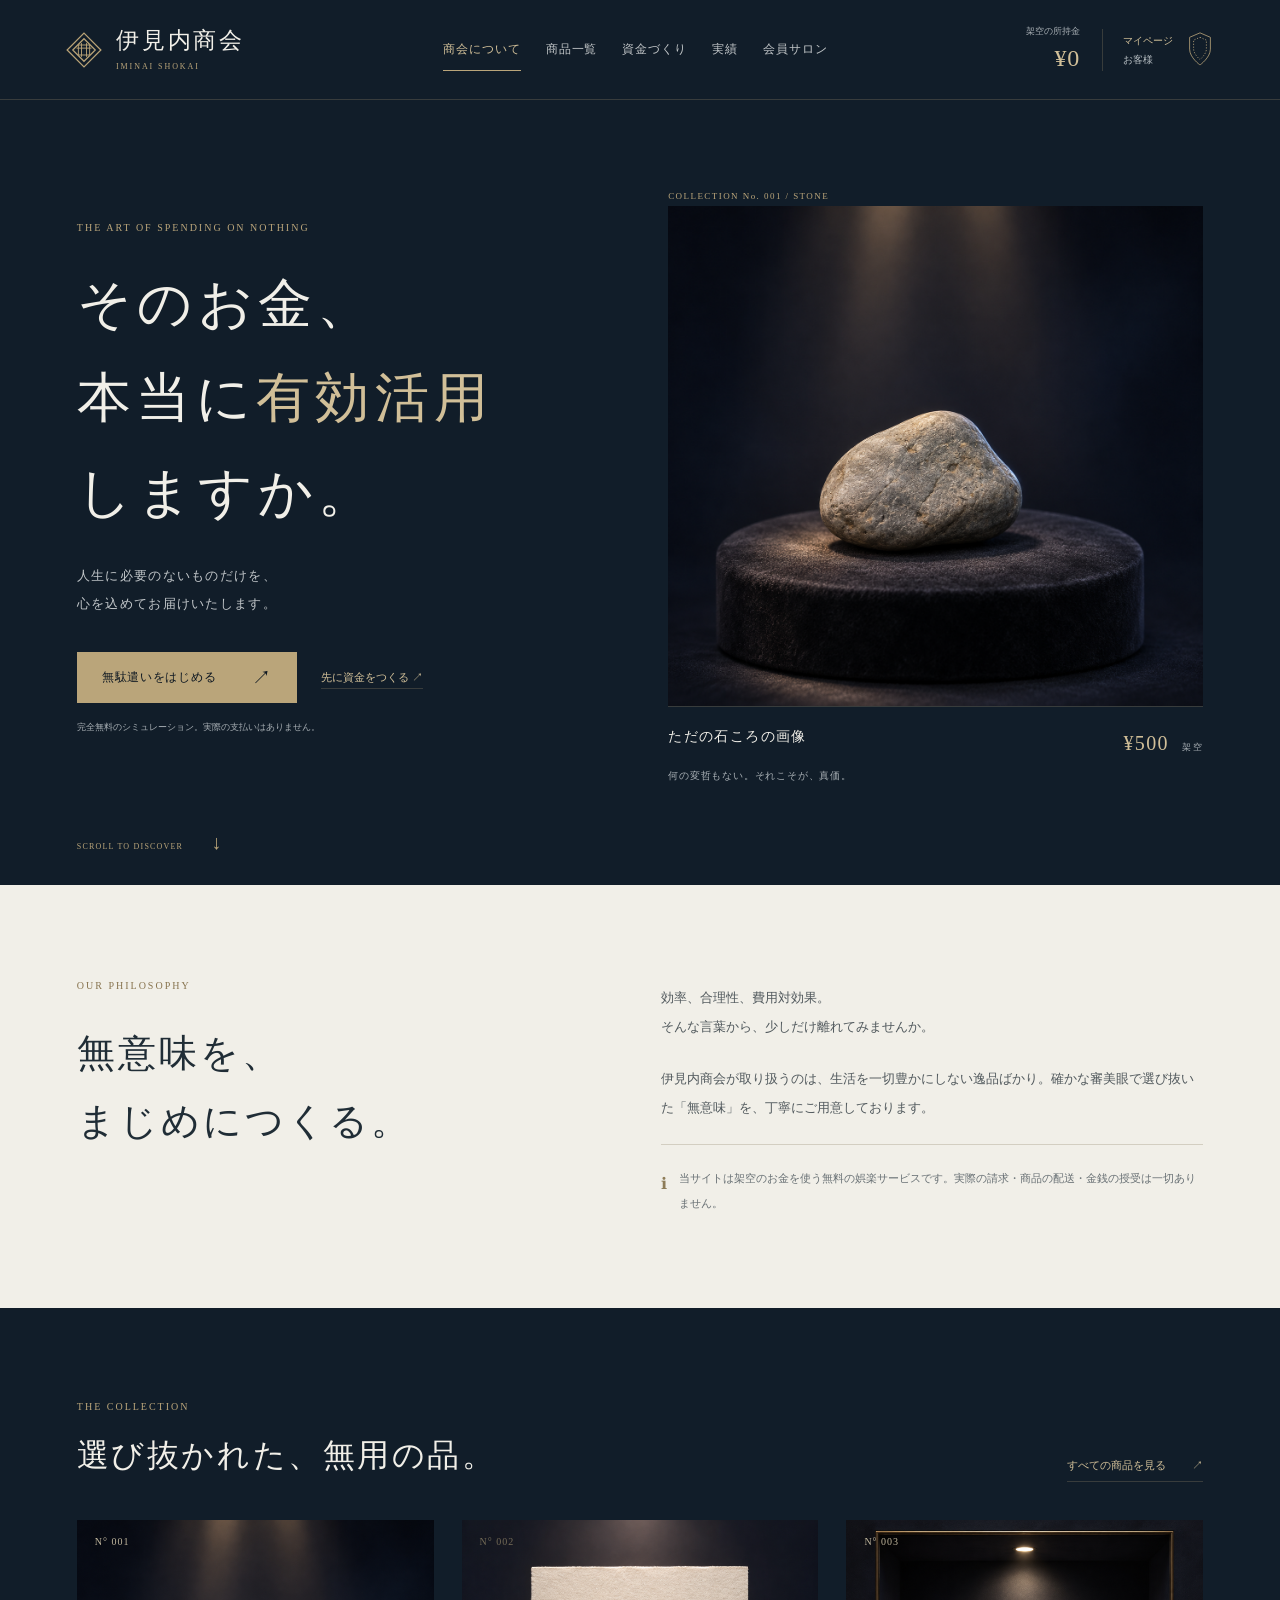
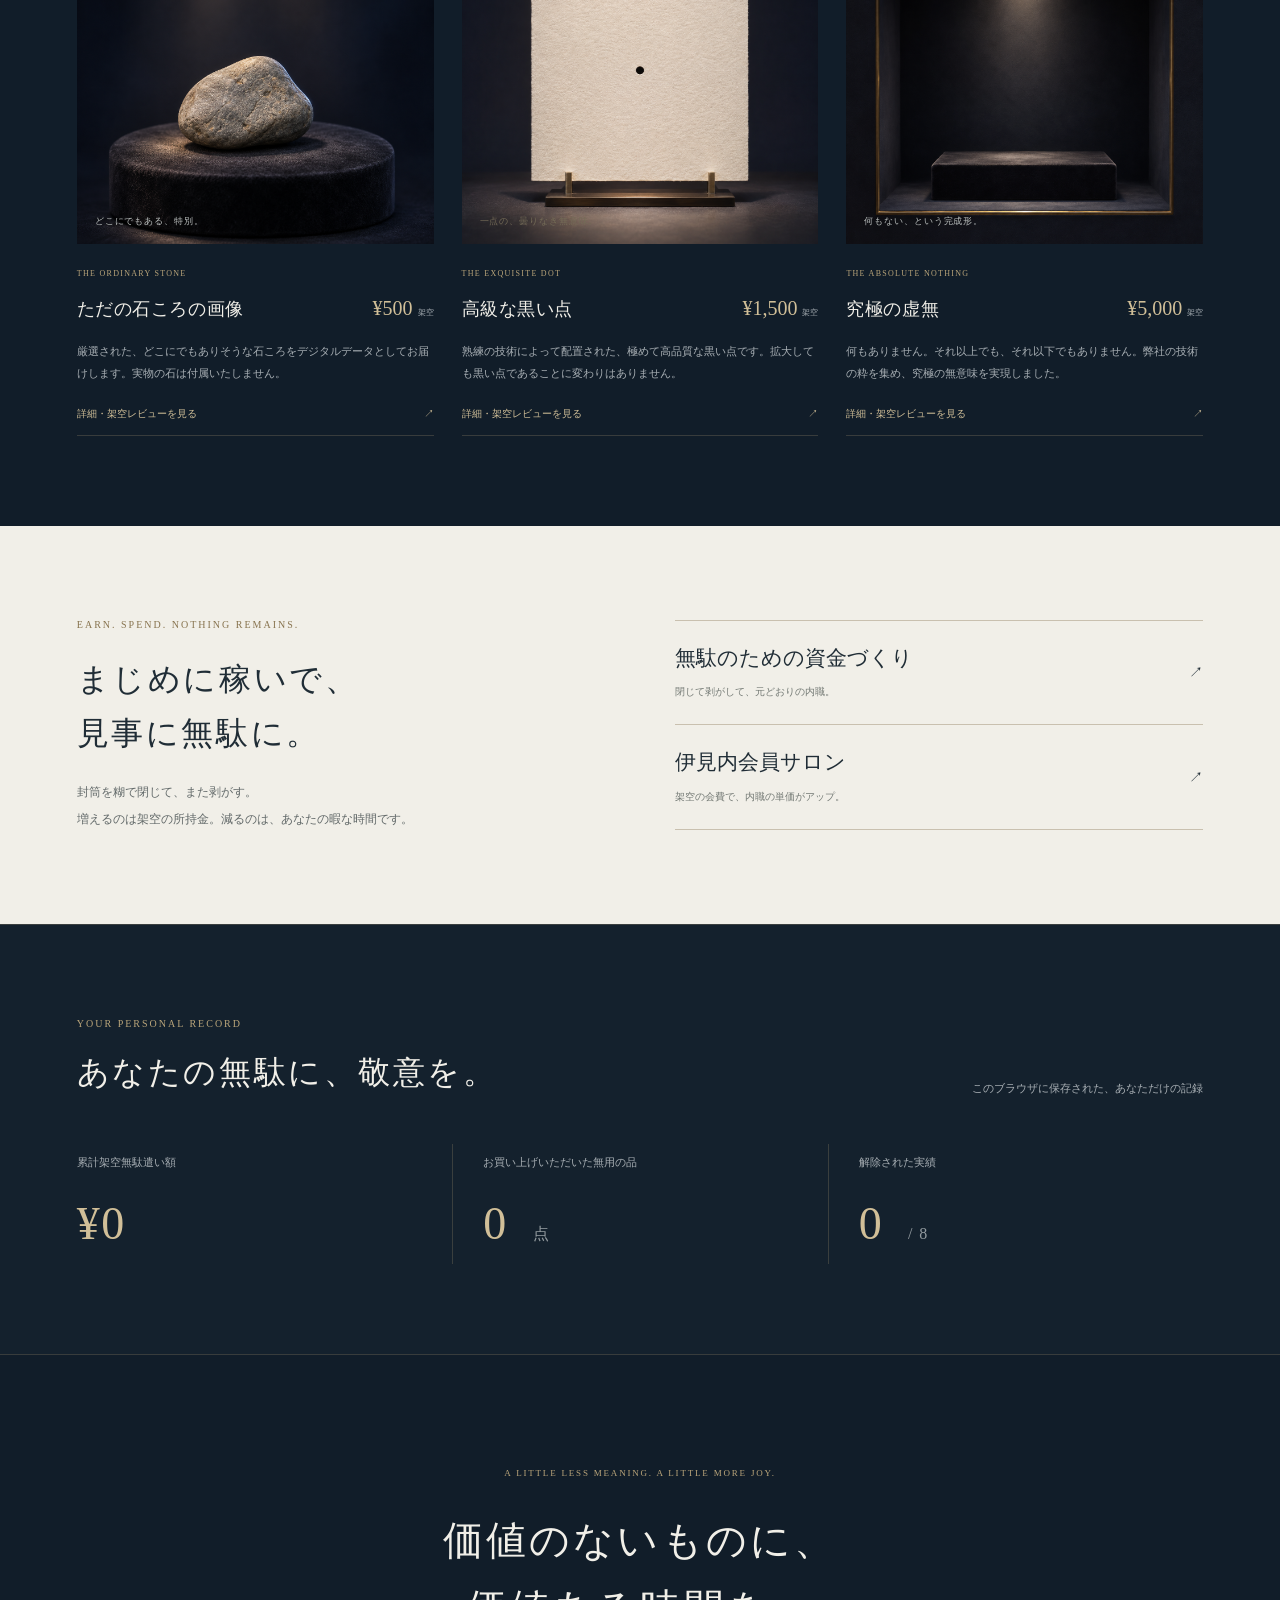
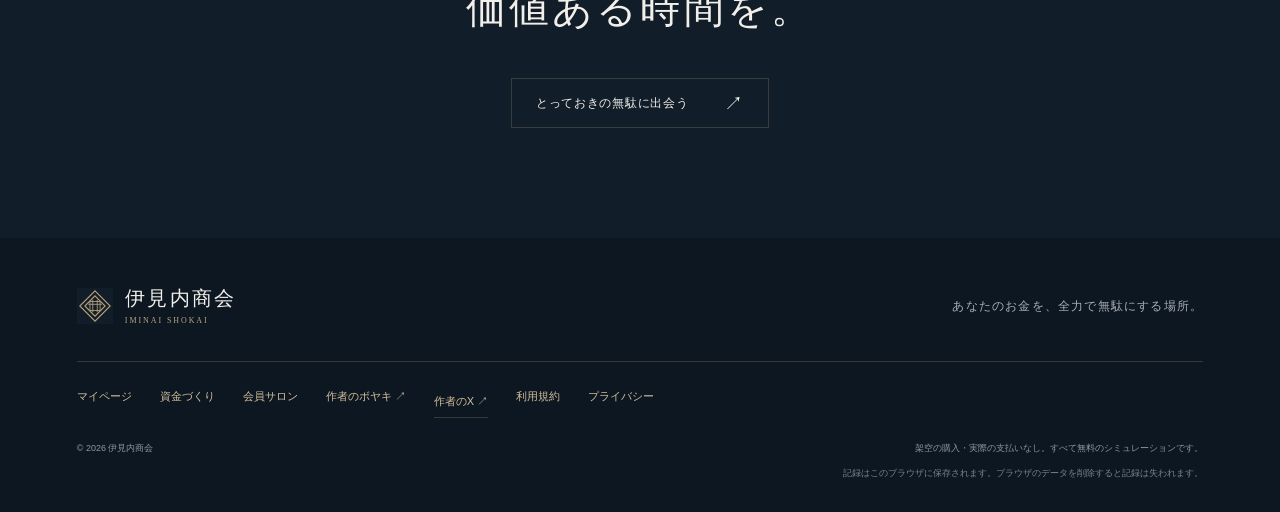
==== commit 948d7a9e: "Add creator X links, site policies and publishing guide" ====
--- a/index.html
+++ b/index.html
@@ -11,6 +11,7 @@
 <link rel="stylesheet" href="css/experience.css">
 <script defer src="js/storage.js">
 </script>
+<script defer src="js/config.js"></script>
 <script defer src="js/main.js">
 </script>
 </head>
--- a/css/experience.css
+++ b/css/experience.css
@@ -120,11 +120,15 @@
 .work-manual li strong { color: var(--paper); font-size: 12px; font-weight: 400; }
 .work-manual li span { display: block; color: var(--muted); font-size: 11px; margin-top: 8px; }
 .member-benefit p strong { font: 34px Georgia, serif; color: var(--gold-light); }
-.private-collection { margin-top: 75px; border: 1px solid var(--gold); padding: 45px; background: #1c272e; display: grid; grid-template-columns: 1fr 1fr; gap: 65px; align-items: center; scroll-margin-top: 30px; }
+.private-collection { margin-top: 50px; display: grid; grid-template-columns: repeat(3, minmax(0, 1fr)); gap: 28px; align-items: start; scroll-margin-top: 30px; }
 .private-collection[hidden] { display: none; }
-.invitation-copy h2 { margin: 25px 0; font-size: 35px; }
+.invitation-copy { grid-column: 1; border-top: 1px solid var(--gold); padding-top: 28px; }
+.invitation-copy h2 { margin: 25px 0; font-size: 26px; }
 .invitation-copy > p:not(.eyebrow) { color: #c2c0b7; font-size: 13px; line-height: 2.4; margin-bottom: 25px; }
-.private-product { min-width: 0; }
+.private-product { grid-column: 2; min-width: 0; }
+@media (min-width: 761px) and (max-width: 1050px) {
+  .private-collection { column-gap: 20px; }
+}
 .earning-wallet { display: flex; justify-content: space-between; align-items: center; gap: 25px; border-top: 1px solid var(--line); border-bottom: 1px solid var(--line); padding: 23px 0; margin-bottom: 35px; }
 .earning-wallet > span { color: var(--muted); font-size: 12px; }
 .earning-wallet > strong { color: var(--gold-light); font: 36px Georgia, serif; margin-right: auto; }
@@ -167,6 +171,19 @@
 .author-copy h3 { font-size: 23px; margin-top: 50px; }
 .author-copy .author-signature { color: var(--gold-light) !important; text-align: right; padding: 30px 0; }
 .author-signature small { font-size: 10px; color: var(--muted); }
+.creator-card { margin: 48px 0; padding: 32px; border: 1px solid var(--line); background: #182733; scroll-margin-top: 30px; }
+.creator-card h2, .creator-guidelines h2 { font: 25px/1.8 var(--serif); margin: 14px 0; }
+.creator-card p:not(.eyebrow), .creator-guidelines p { color: var(--muted); font-size: 13px; line-height: 2.2; margin-bottom: 22px; }
+.creator-guidelines { margin: 40px 0; }
+.completion-author { border-top: 1px solid var(--line); padding-top: 22px; margin: 25px auto 0; }
+.completion-author p { font-size: 12px; color: var(--muted); margin-bottom: 12px; }
+.legal-copy { max-width: 860px; padding-top: 0; padding-bottom: 90px; }
+.legal-date { color: var(--muted); font-size: 11px; margin-bottom: 36px; }
+.legal-copy section { margin-bottom: 38px; scroll-margin-top: 30px; }
+.legal-copy h2 { font: 23px/1.8 var(--serif); margin-bottom: 16px; }
+.legal-copy p { color: #bdc3c6; font-size: 13px; line-height: 2.3; margin-bottom: 15px; }
+.legal-copy a { color: var(--gold-light); text-decoration: underline; text-underline-offset: 4px; }
+.legal-copy code { overflow-wrap: anywhere; }
 .breadcrumb { display: flex; flex-wrap: wrap; gap: 14px; font-size: 10px; color: var(--muted); margin-bottom: 35px; }
 .breadcrumb a { color: var(--gold-light); }
 .product-detail-section { padding-top: 35px; }
@@ -237,7 +254,8 @@
   .work-envelope[data-phase="peel"] .envelope-seal { top: 61px; }
   .table-caption { font-size: 8px; }
   .rate-card, .work-manual { padding: 26px; }
-  .private-collection { grid-template-columns: 1fr; padding: 25px; gap: 30px; margin-top: 50px; }
+  .private-collection { grid-template-columns: 1fr; gap: 30px; margin-top: 50px; }
+  .invitation-copy, .private-product { grid-column: 1; }
   .invitation-copy h2 { font-size: 29px; }
   .site-header { min-width: 0; }
   .site-header nav { min-width: 0; overflow-x: auto; justify-content: flex-start; gap: 25px; scrollbar-width: thin; }
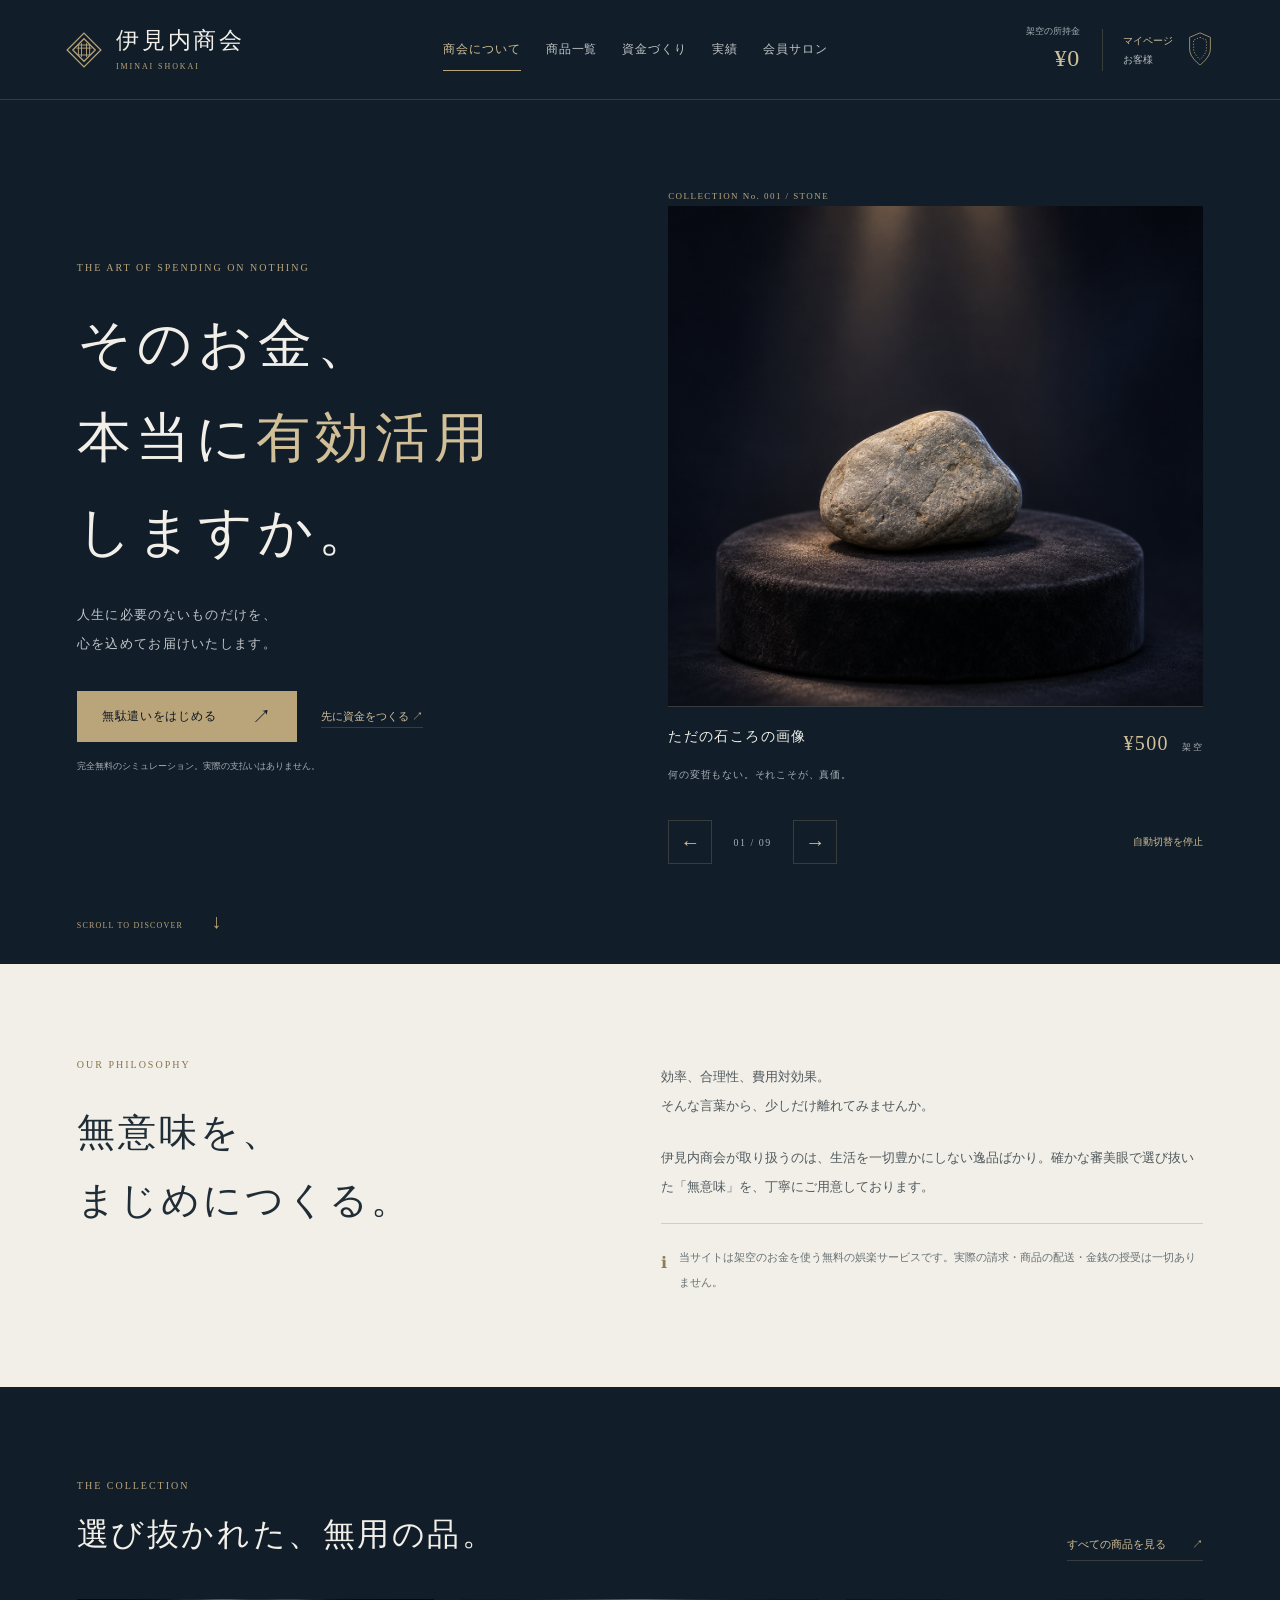
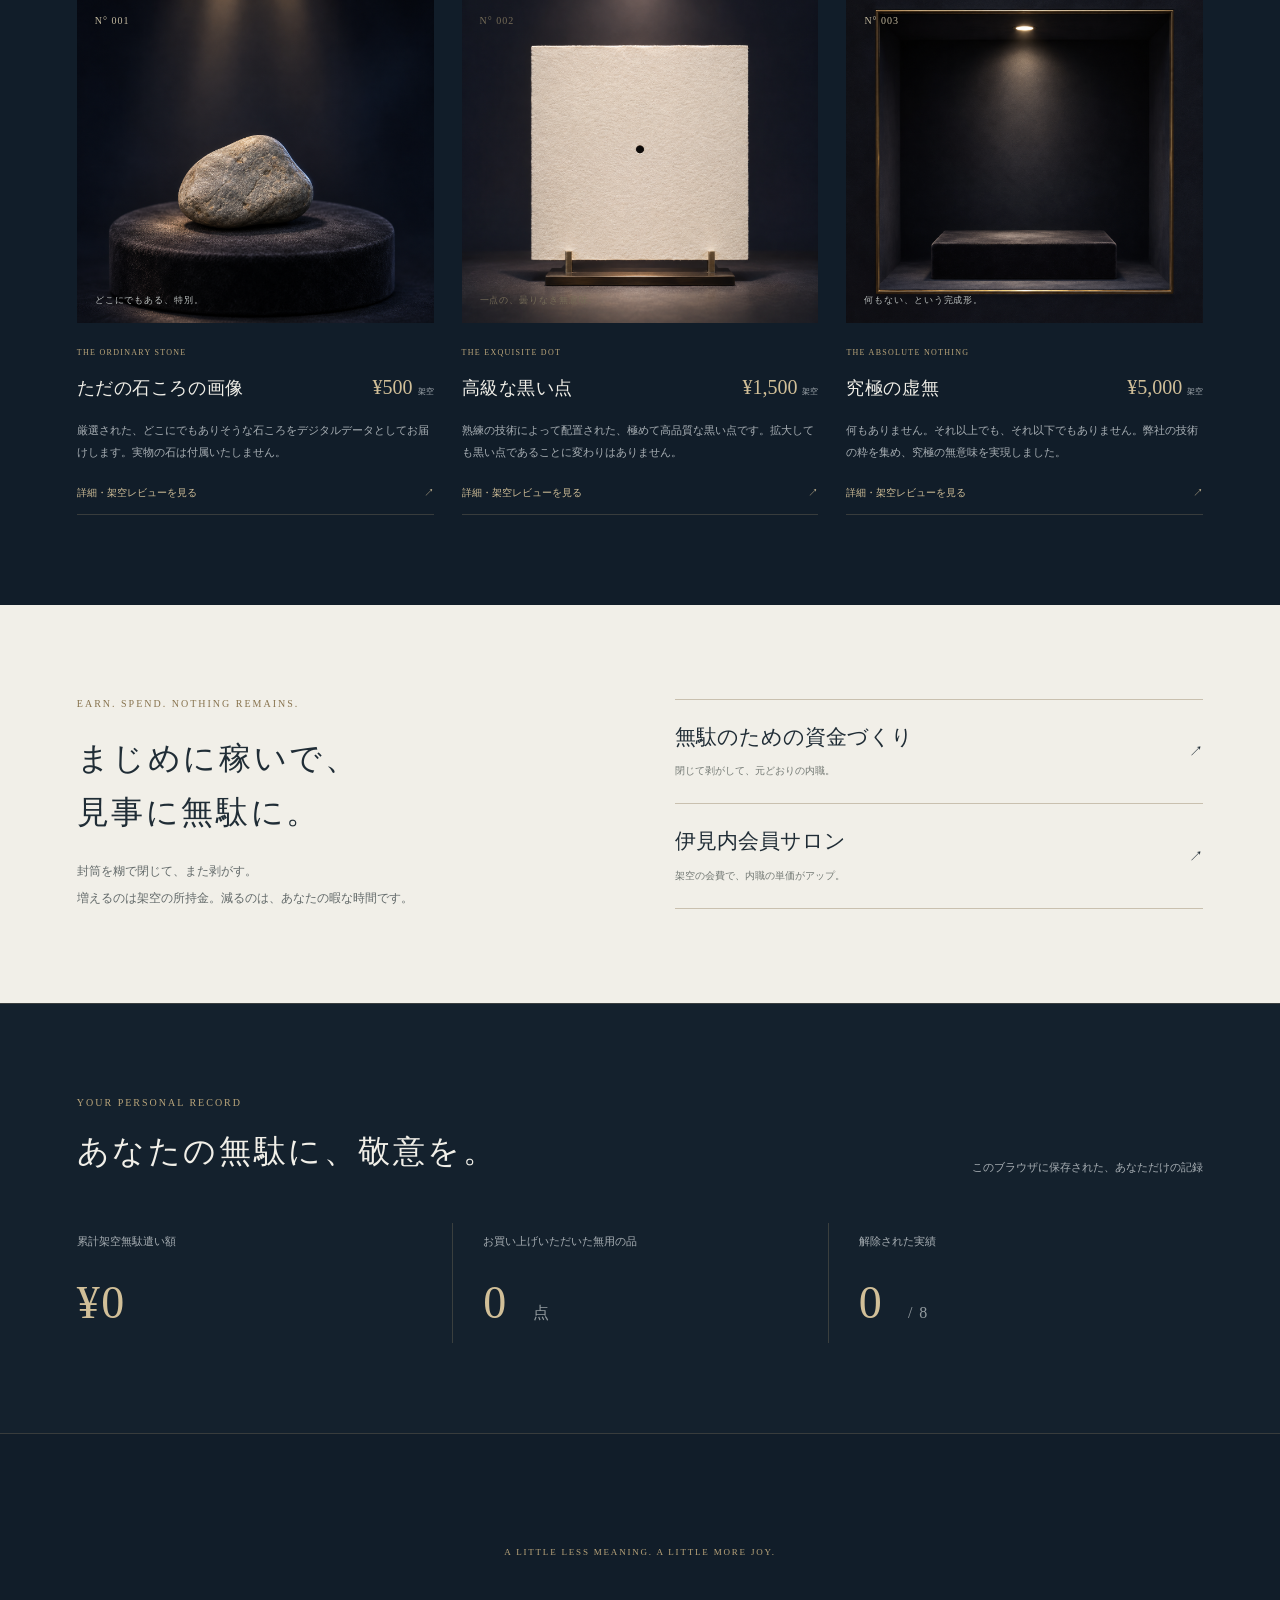
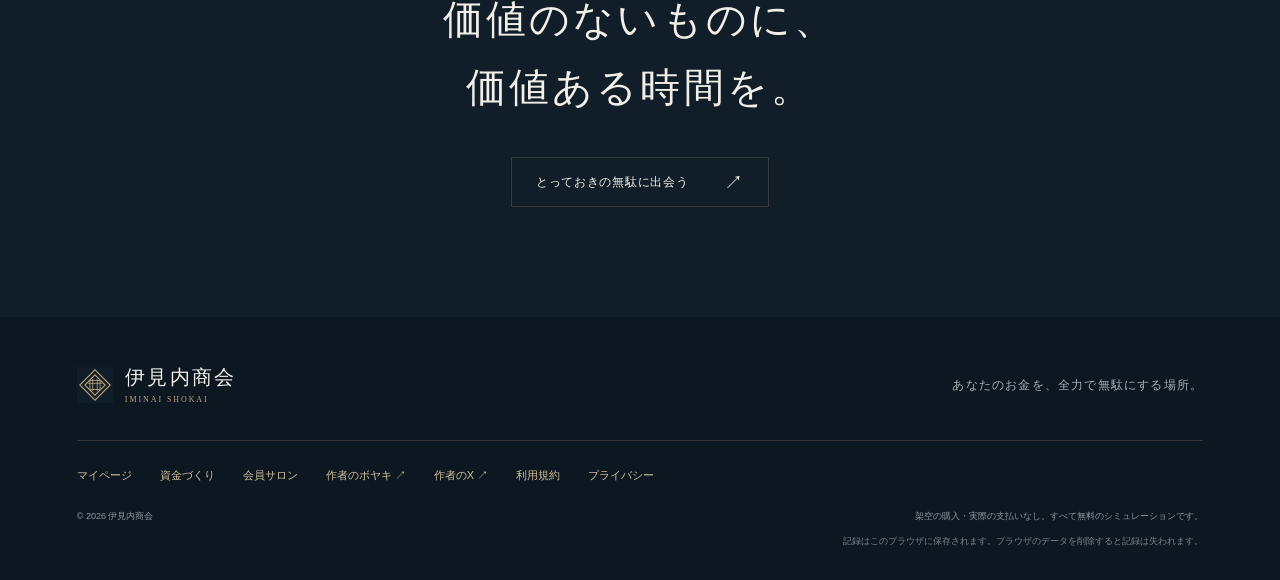
==== commit c9ef2c32: "Add autoplay product carousel and align creator footer link" ====
--- a/index.html
+++ b/index.html
@@ -14,6 +14,7 @@
 <script defer src="js/config.js"></script>
 <script defer src="js/main.js">
 </script>
+<script defer src="js/carousel.js"></script>
 </head>
 <body data-page="home">
 <a class="skip" href="#main">本文へ移動</a>
@@ -31,15 +32,23 @@
 <a class="hero-secondary" href="earn.html">先に資金をつくる ↗</a>
 <p class="fine">完全無料のシミュレーション。実際の支払いはありません。</p>
 </div>
-<div class="hero-art" aria-label="台座に展示された、ただの石ころ">
-<div class="art-coordinate">COLLECTION No. 001 / STONE</div>
-<img src="assets/images/stone-lit.png" alt="美術品のように展示された灰色の石ころ">
+<div class="hero-art" id="hero-carousel" role="region" aria-roledescription="カルーセル" aria-label="商品展示">
+<div class="art-coordinate" id="hero-coordinate">COLLECTION No. 001 / STONE</div>
+<div class="hero-stage" id="hero-stage" tabindex="0" aria-label="左右の矢印キーやスワイプで商品を切り替え">
+<div class="hero-track" id="hero-track">
+<a class="hero-slide" href="product.html?id=stone"><img src="assets/images/stone-lit.png" alt="美術品のように展示された灰色の石ころ" fetchpriority="high"></a>
+</div>
+</div>
 <div class="exhibit-caption">
-<span>ただの石ころの画像</span>
-<span>¥500 <small>架空</small>
-</span>
+<a id="hero-product-name" href="product.html?id=stone">ただの石ころの画像</a>
+<span><span id="hero-price">¥500</span> <small>架空</small></span>
 </div>
-<p class="art-note">何の変哲もない。それこそが、真価。</p>
+<p class="art-note" id="hero-note">何の変哲もない。それこそが、真価。</p>
+<div class="hero-controls" id="hero-controls" hidden>
+<div class="hero-paging"><button type="button" class="hero-control" id="hero-prev" aria-label="前の商品" aria-controls="hero-track">←</button><span class="hero-position" id="hero-position">01 / 09</span><button type="button" class="hero-control" id="hero-next" aria-label="次の商品" aria-controls="hero-track">→</button></div>
+<button type="button" class="hero-autoplay" id="hero-autoplay" aria-pressed="true">自動切替を停止</button>
+</div>
+<p class="sr-only" id="hero-announcement" aria-live="polite" aria-atomic="true"></p>
 </div>
 <a class="scroll-cue" href="#philosophy">SCROLL TO DISCOVER <span>↓</span>
 </a>
--- a/css/experience.css
+++ b/css/experience.css
@@ -45,9 +45,27 @@
 .named-certificate .text-link { margin-top: 18px; }
 .mypage-section #collection-status { margin-top: 40px; }
 [hidden] { display: none !important; }
-.footer-links { display: flex; flex-wrap: wrap; gap: 28px; margin-top: 24px; font-size: 11px; color: var(--gold-light); }
+.footer-links { display: flex; flex-wrap: wrap; align-items: center; gap: 28px; margin-top: 24px; font-size: 11px; color: var(--gold-light); }
 .footer-links a:hover { text-decoration: underline; text-underline-offset: 5px; }
-.hero-art > img { object-position: center 65%; }
+.hero-stage { width: 100%; overflow: hidden; touch-action: pan-y pinch-zoom; }
+.hero-track { display: flex; transition: transform .65s cubic-bezier(.22, .61, .36, 1); }
+.hero-slide { display: block; flex: 0 0 100%; min-width: 0; }
+.hero-slide img { display: block; width: 100%; aspect-ratio: 1.07; object-fit: cover; object-position: center; user-select: none; }
+.hero-slide:first-child img { object-position: center 65%; }
+.hero-controls { display: flex; justify-content: space-between; align-items: center; gap: 16px; margin-top: 18px; }
+.hero-paging { display: flex; align-items: center; gap: 16px; }
+.hero-control { width: 44px; height: 44px; border: 1px solid var(--line); color: var(--gold-light); background: transparent; font-size: 20px; cursor: pointer; transition: border-color .2s, background .2s; }
+.hero-control:hover { border-color: var(--gold); background: #ffffff05; }
+.hero-position { font: 10px Georgia, serif; letter-spacing: .15em; color: var(--muted); min-width: 49px; text-align: center; }
+.hero-autoplay { min-height: 44px; padding: 4px 0 4px 12px; color: var(--gold-light); background: none; border: 0; font: 10px var(--sans); cursor: pointer; }
+.hero-autoplay:hover, #hero-product-name:hover { text-decoration: underline; text-underline-offset: 5px; }
+.hero-art .art-note { min-height: 3.6em; line-height: 1.8; }
+.sr-only { position: absolute; width: 1px; height: 1px; padding: 0; margin: -1px; overflow: hidden; clip-path: inset(50%); white-space: nowrap; border: 0; }
+@media (max-width: 760px) {
+  .hero-slide img { aspect-ratio: 1.22; }
+  .hero-paging { gap: 10px; }
+  .hero-controls { gap: 10px; }
+}
 .hero-secondary { display: inline-block; margin: 18px 0 0 20px; font-size: 11px; color: var(--gold-light); border-bottom: 1px solid var(--line); }
 .journey-section { background: var(--paper); color: var(--ink); display: grid; grid-template-columns: 1fr 1fr; gap: 70px; }
 .journey-section h2 { margin: 18px 0; }
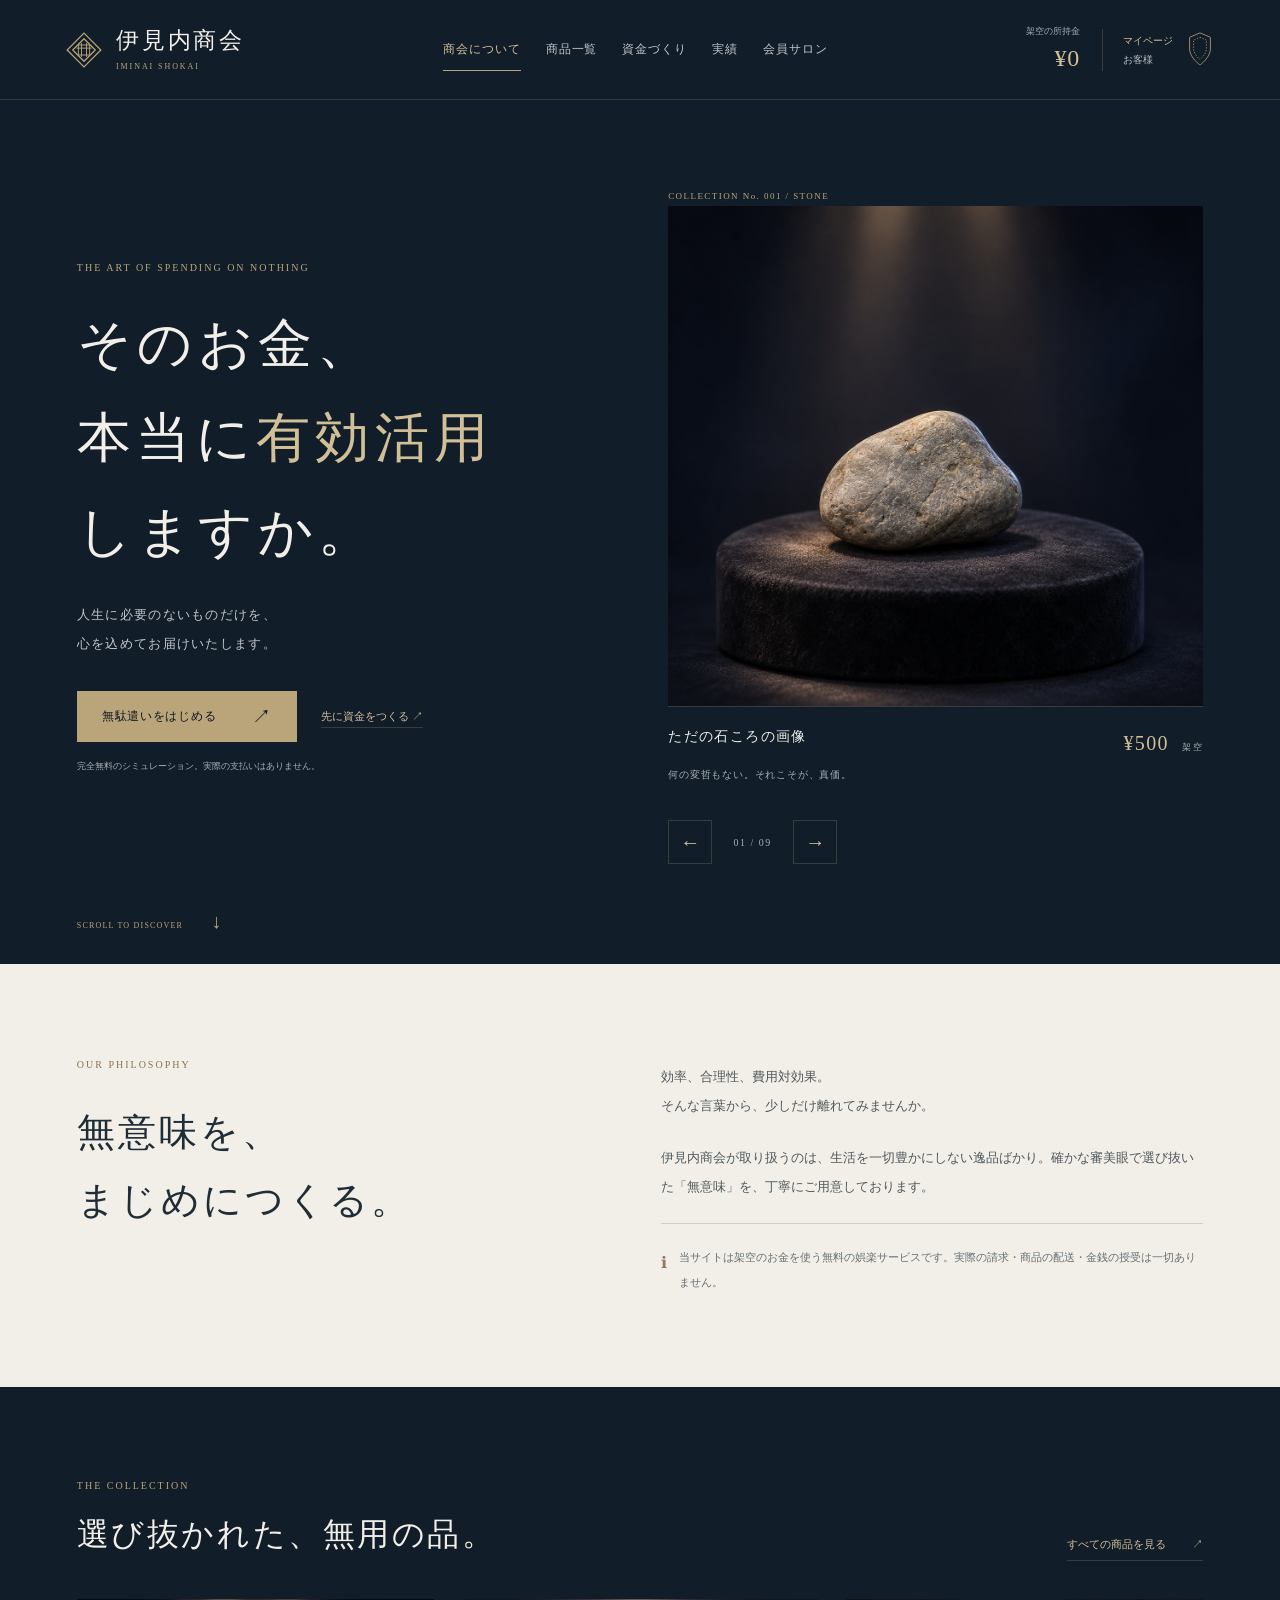
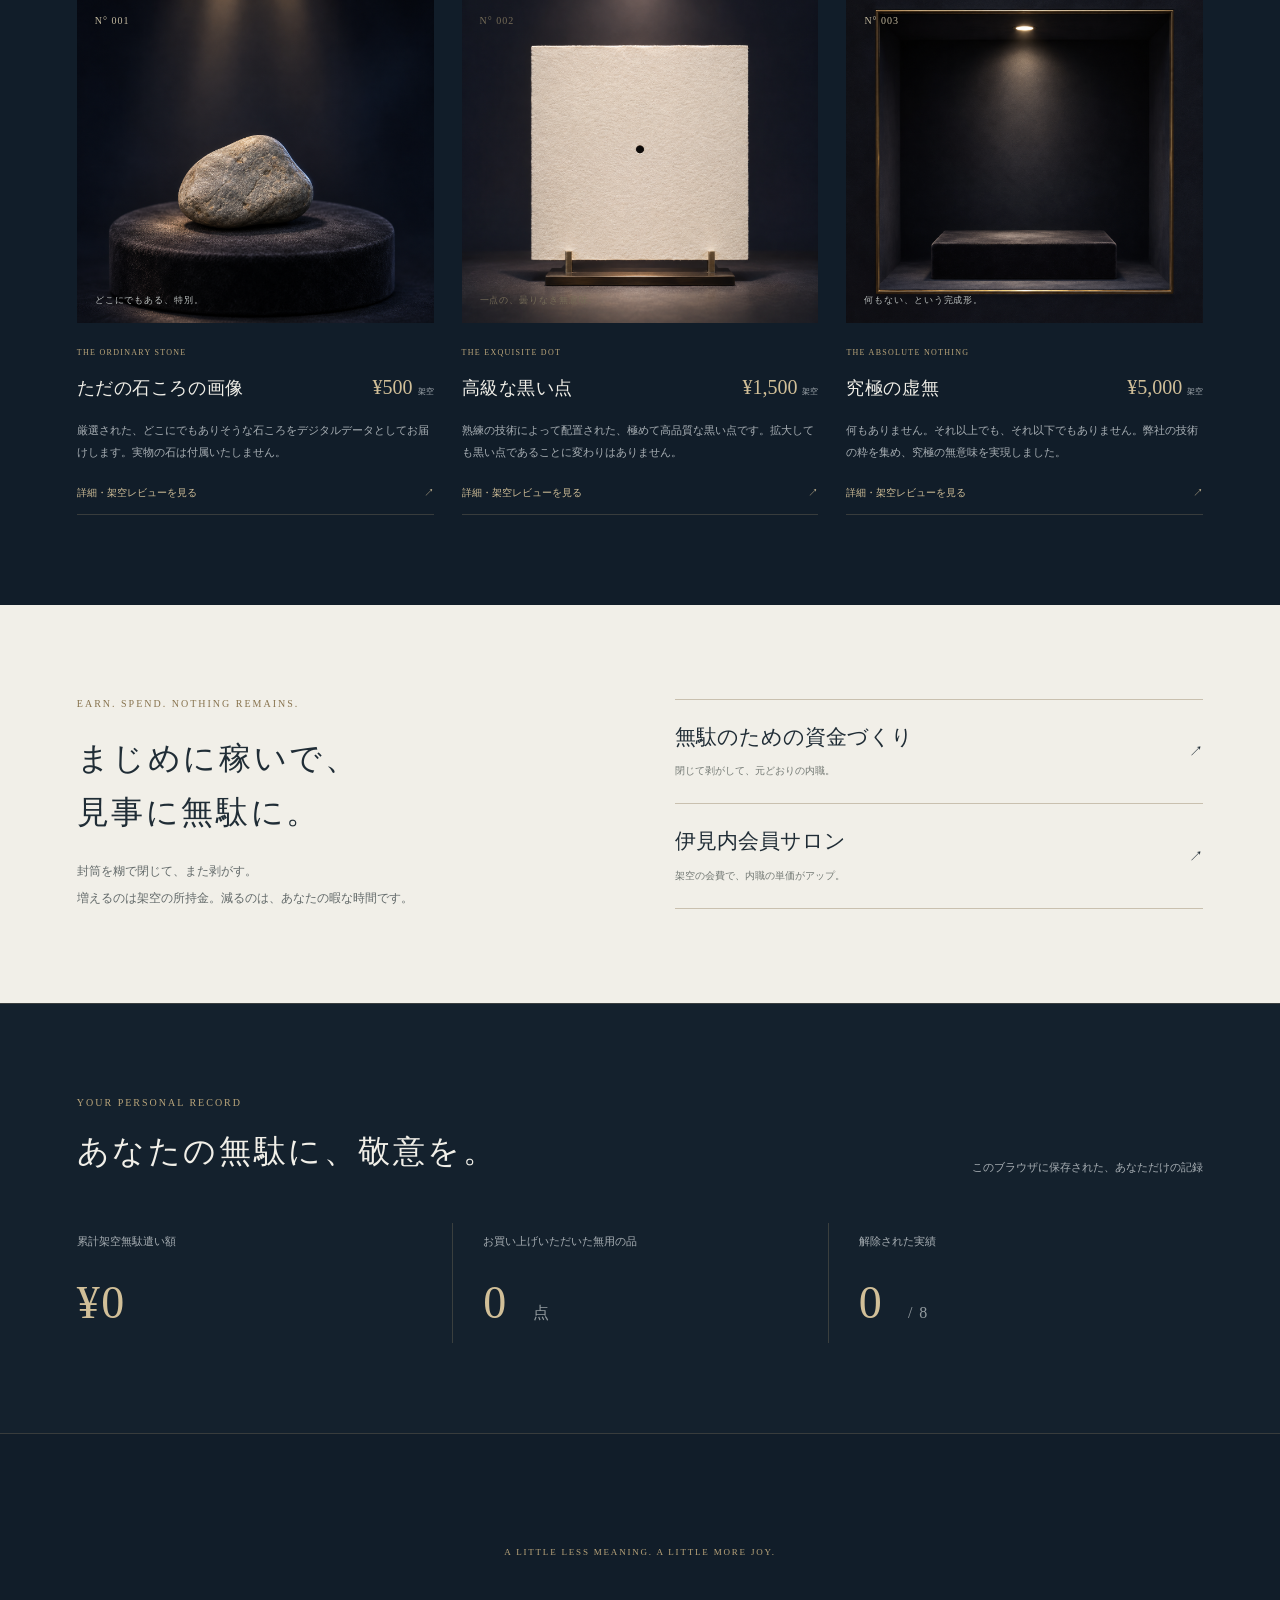
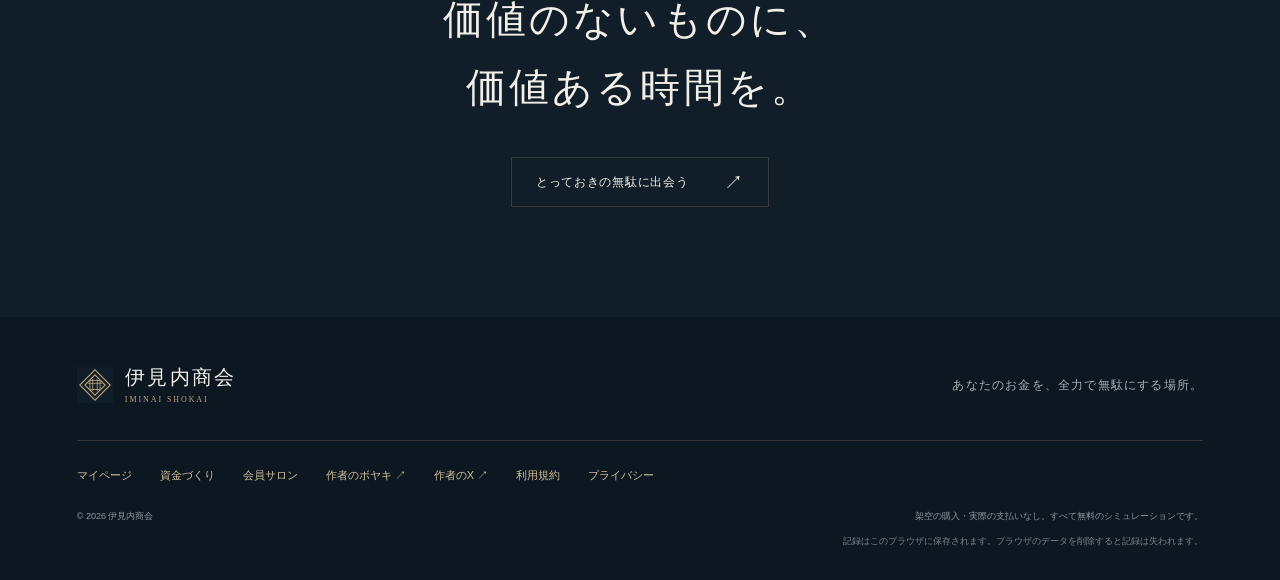
==== commit 96a5d921: "Remove carousel pause and resume button" ====
--- a/index.html
+++ b/index.html
@@ -46,7 +46,6 @@
 <p class="art-note" id="hero-note">何の変哲もない。それこそが、真価。</p>
 <div class="hero-controls" id="hero-controls" hidden>
 <div class="hero-paging"><button type="button" class="hero-control" id="hero-prev" aria-label="前の商品" aria-controls="hero-track">←</button><span class="hero-position" id="hero-position">01 / 09</span><button type="button" class="hero-control" id="hero-next" aria-label="次の商品" aria-controls="hero-track">→</button></div>
-<button type="button" class="hero-autoplay" id="hero-autoplay" aria-pressed="true">自動切替を停止</button>
 </div>
 <p class="sr-only" id="hero-announcement" aria-live="polite" aria-atomic="true"></p>
 </div>
--- a/css/experience.css
+++ b/css/experience.css
@@ -57,8 +57,7 @@
 .hero-control { width: 44px; height: 44px; border: 1px solid var(--line); color: var(--gold-light); background: transparent; font-size: 20px; cursor: pointer; transition: border-color .2s, background .2s; }
 .hero-control:hover { border-color: var(--gold); background: #ffffff05; }
 .hero-position { font: 10px Georgia, serif; letter-spacing: .15em; color: var(--muted); min-width: 49px; text-align: center; }
-.hero-autoplay { min-height: 44px; padding: 4px 0 4px 12px; color: var(--gold-light); background: none; border: 0; font: 10px var(--sans); cursor: pointer; }
-.hero-autoplay:hover, #hero-product-name:hover { text-decoration: underline; text-underline-offset: 5px; }
+#hero-product-name:hover { text-decoration: underline; text-underline-offset: 5px; }
 .hero-art .art-note { min-height: 3.6em; line-height: 1.8; }
 .sr-only { position: absolute; width: 1px; height: 1px; padding: 0; margin: -1px; overflow: hidden; clip-path: inset(50%); white-space: nowrap; border: 0; }
 @media (max-width: 760px) {
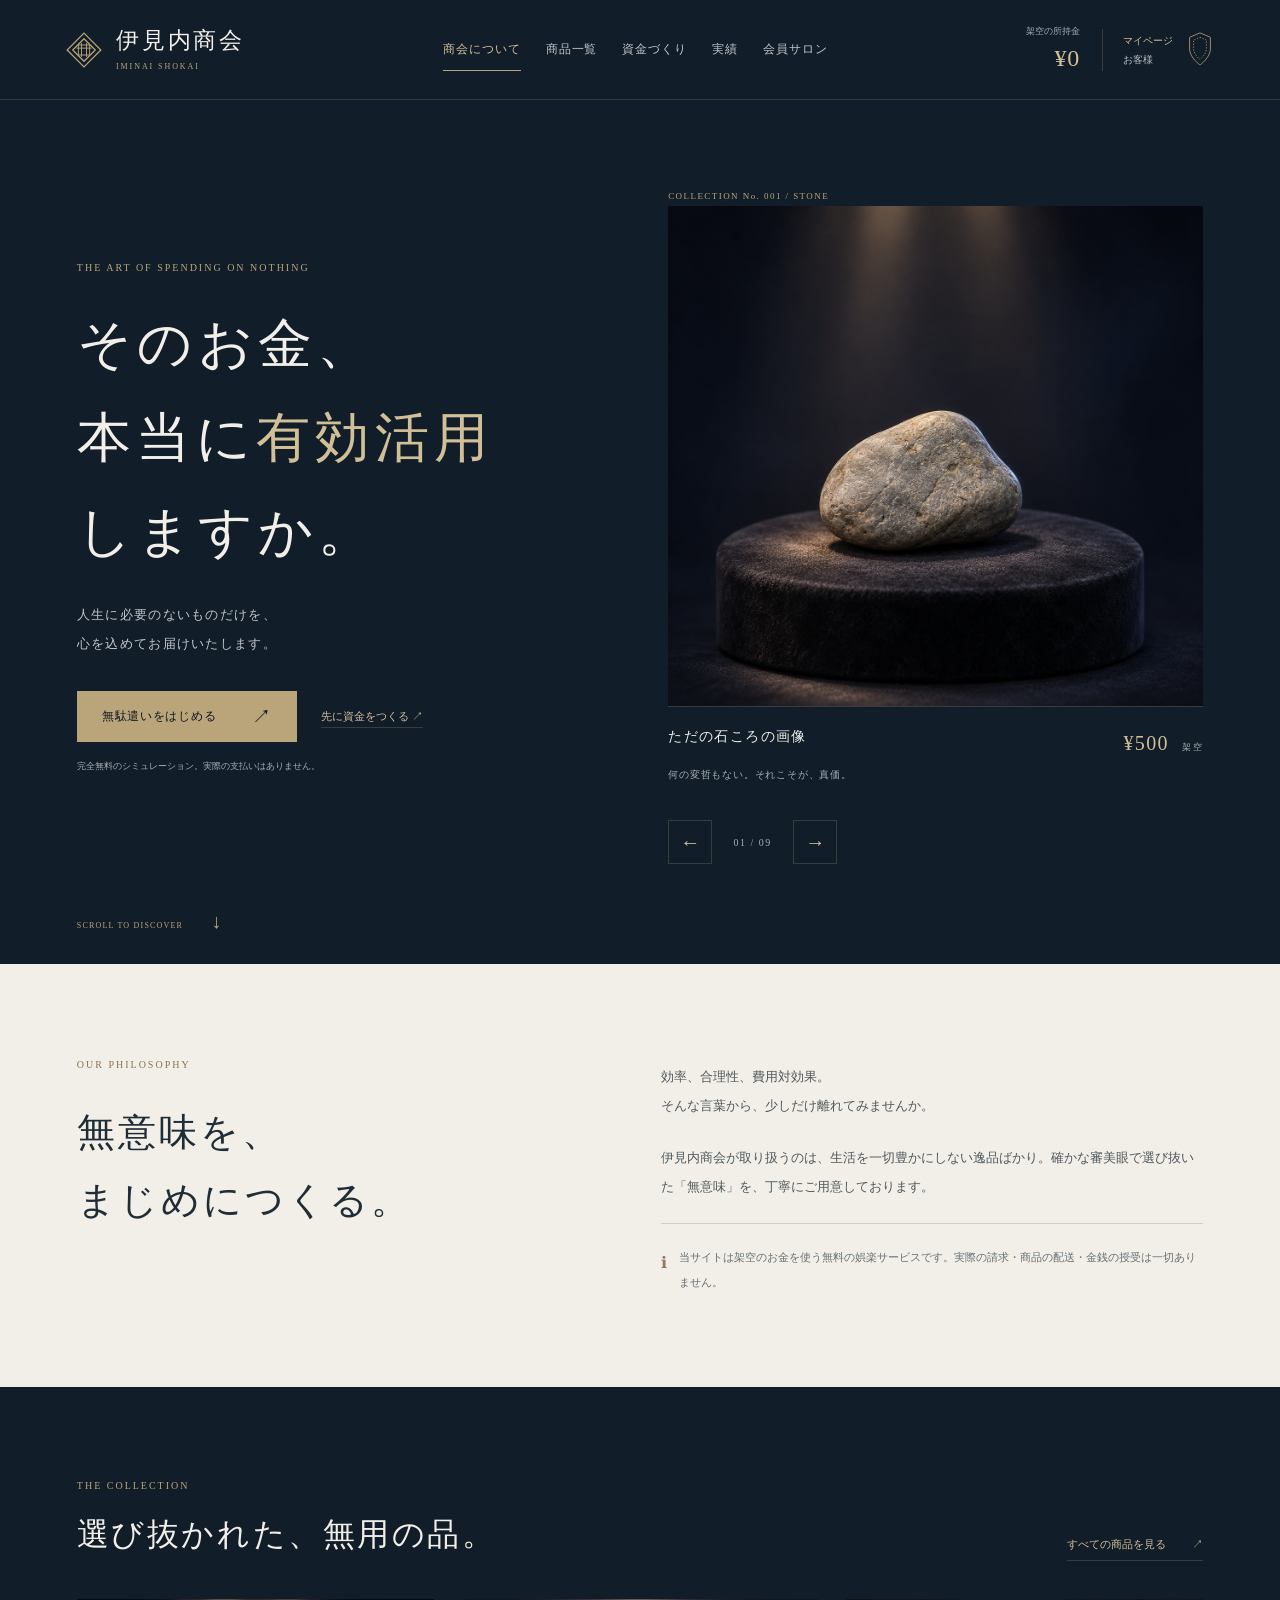
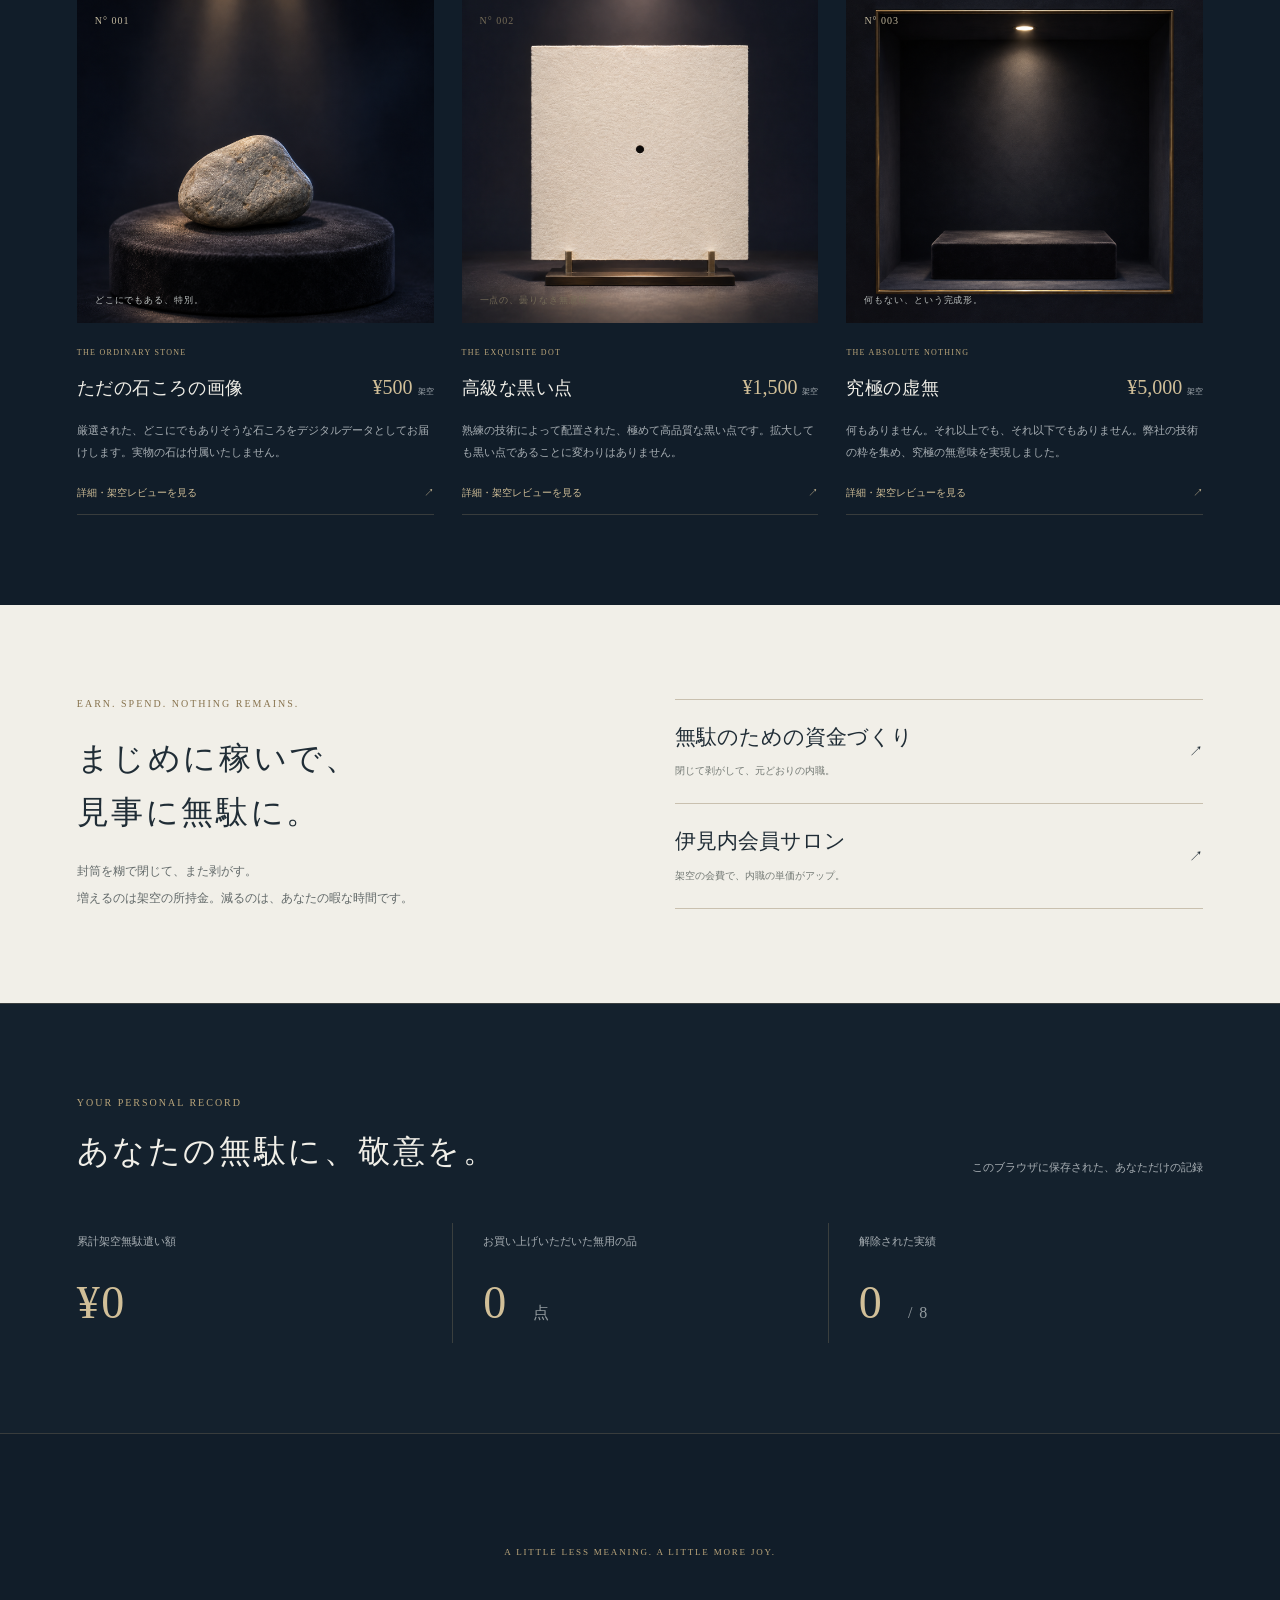
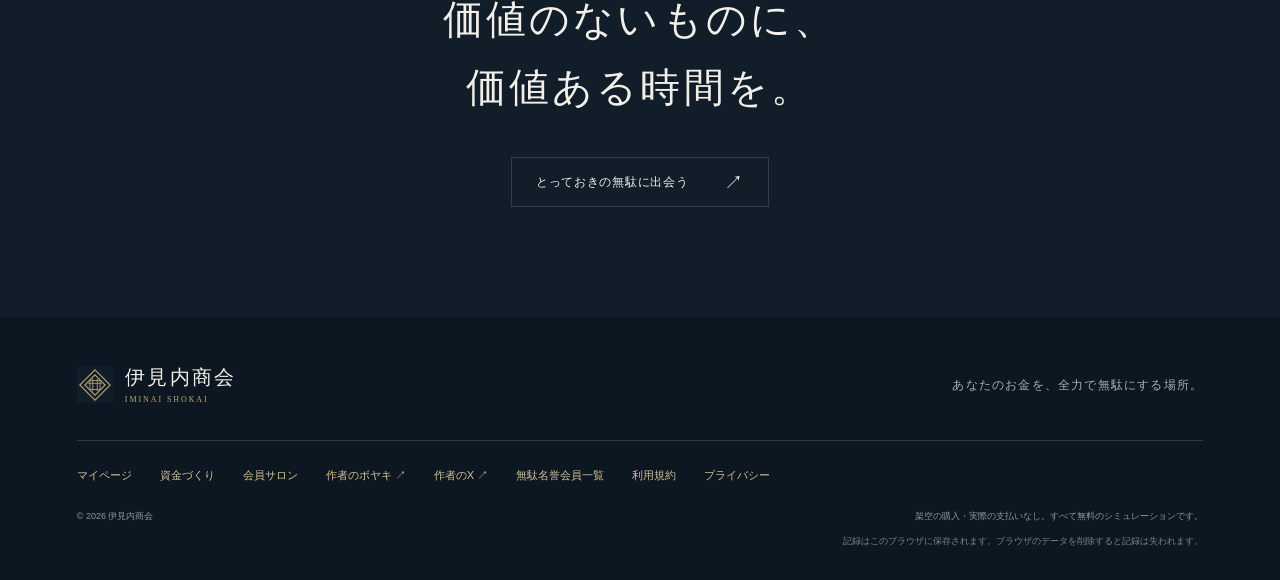
==== commit 43cbf9bc: "Add branded Open Graph image and X share card metadata" ====
--- a/index.html
+++ b/index.html
@@ -6,6 +6,23 @@
 <meta name="description" content="あなたのお金を、全力で無駄にする場所。実際の支払いは一切ない、架空の無駄遣いシミュレーション。">
 <meta name="theme-color" content="#111d29">
 <title>伊見内商会 — 価値のないものに、価値ある時間を。</title>
+<link rel="canonical" href="https://iminai-shokai.pages.dev/">
+<meta property="og:type" content="website">
+<meta property="og:locale" content="ja_JP">
+<meta property="og:site_name" content="伊見内商会">
+<meta property="og:title" content="伊見内商会 — あなたのお金を、全力で無駄にする場所。">
+<meta property="og:description" content="無駄な内職で架空のお金を稼ぎ、役に立たない商品を集める無料ゲーム。実際の支払いはありません。">
+<meta property="og:url" content="https://iminai-shokai.pages.dev/">
+<meta property="og:image" content="https://iminai-shokai.pages.dev/assets/images/ogp-v1.png">
+<meta property="og:image:type" content="image/png">
+<meta property="og:image:width" content="1731">
+<meta property="og:image:height" content="909">
+<meta property="og:image:alt" content="紺と金の背景に伊見内商会のサイト名とキャッチコピー。右には高級品のように照らされた、ただの石。">
+<meta name="twitter:card" content="summary_large_image">
+<meta name="twitter:title" content="伊見内商会 — あなたのお金を、全力で無駄にする場所。">
+<meta name="twitter:description" content="無駄な内職で架空のお金を稼ぎ、役に立たない商品を集める無料ゲーム。実際の支払いはありません。">
+<meta name="twitter:image" content="https://iminai-shokai.pages.dev/assets/images/ogp-v1.png">
+<meta name="twitter:image:alt" content="伊見内商会。あなたのお金を、全力で無駄にする場所。高級品のように照らされた、ただの石。">
 <link rel="icon" href="assets/images/mark.svg" type="image/svg+xml">
 <link rel="stylesheet" href="css/style.css">
 <link rel="stylesheet" href="css/experience.css">
--- a/css/experience.css
+++ b/css/experience.css
@@ -91,6 +91,23 @@
 .collection-progress-detail label > span { color: var(--muted); font-size: 10px; }
 .collection-progress-detail .text-link { margin-top: 16px; }
 .achievements-section #collection-status { margin-top: 40px; }
+.achievement-grid { grid-template-columns: repeat(3, minmax(0, 1fr)); grid-auto-rows: 1fr; }
+.achievement-card { display: flex; flex-direction: column; min-width: 0; min-height: 330px; }
+.achievement-card h3 { line-height: 1.6; }
+.achievement-card > p:not(.eyebrow) { line-height: 2; }
+.achievement-top { gap: 16px; }
+.achievement-top .medallion { flex-shrink: 0; }
+.achievement-status { white-space: nowrap; }
+.achievement-progress { margin-top: auto; padding-top: 28px; }
+.achievement-progress .progress-label { margin-top: 0; flex-wrap: wrap; row-gap: 5px; }
+.achievement-progress .progress-label > span:last-child { white-space: nowrap; font-variant-numeric: tabular-nums; }
+.achievement-sealed { margin-top: auto; padding-top: 28px; padding-bottom: 10px; border-bottom: 1px solid var(--line); color: var(--muted); font-size: 10px; }
+.achievement-secret { border-style: dashed; }
+@media (max-width: 760px) {
+  .achievement-grid { grid-template-columns: 1fr; grid-auto-rows: auto; }
+  .achievement-card { min-height: 300px; }
+  .achievement-secret { order: 1; }
+}
 .completion-board { padding: 45px 30px; border: 1px solid var(--gold); background: #192733; text-align: center; margin-bottom: 40px; }
 .completion-mark { color: var(--gold); font: 44px Georgia, serif; margin: 15px 0; }
 .completion-board h2 { font-size: 30px; }
@@ -107,6 +124,17 @@
 .work-envelope:active { cursor: grabbing; }
 .work-envelope:focus-visible { outline: 2px solid var(--gold-light); outline-offset: 10px; }
 .work-sound-row { display: flex; align-items: center; justify-content: space-between; gap: 15px; margin-top: 18px; font-size: 10px; color: var(--muted); }
+.work-card { overflow-anchor: none; }
+.work-instruction-stack { display: grid; }
+.work-instruction-copy { grid-area: 1 / 1; visibility: hidden; pointer-events: none; }
+.work-instruction-stack[data-phase="seal"] #work-copy-seal,
+.work-instruction-stack[data-phase="peel"] #work-copy-peel { visibility: visible; }
+.work-envelope-kind { min-height: 2em; margin-top: 12px; font-size: 11px; color: var(--gold-light); }
+.work-envelope[data-kind="black"] .envelope-paper { background: linear-gradient(135deg, #28313b, #070c12); border-color: #89764d; }
+.work-envelope[data-kind="black"] .work-flap { background: linear-gradient(#303a46, #0a1018); }
+.work-envelope[data-kind="black"] .paper-brand { color: var(--gold-light); }
+.work-card .gesture-status { min-height: 84px; }
+.work-card .work-result { min-height: 66px; }
 .sound-toggle { padding: 8px 12px; min-height: 40px; border: 1px solid var(--line); background: transparent; color: var(--gold-light); font-size: 10px; }
 .sound-toggle:hover { border-color: var(--gold); }
 .gesture-status { position: relative; border: 1px solid var(--line); padding: 15px 40px 15px 18px; color: var(--gold-light); font-size: 12px; }
@@ -114,15 +142,15 @@
 .gesture-status > small { display: block; color: var(--muted); font-size: 10px; margin-top: 5px; }
 .envelope-paper { display: block; width: 100%; height: 100%; position: relative; background: linear-gradient(135deg, #e9e2d1, #c9bc9d); border: 1px solid #b5a37c; box-shadow: 0 12px 20px #0004; }
 .envelope-paper::after { content: ''; position: absolute; inset: 30% 0 0; border: 1px solid #b5a37c80; clip-path: polygon(0 100%, 50% 0, 100% 100%); pointer-events: none; }
-.paper-brand { position: absolute; left: 0; right: 0; bottom: 23px; font: 13px var(--serif); letter-spacing: .18em; color: #77633d; }
-.paper-brand small { display: block; font: 7px Georgia, serif; letter-spacing: .17em; margin-top: 7px; }
+.paper-brand { position: absolute; left: 0; right: 0; bottom: 23px; font: 13px var(--serif); letter-spacing: .18em; text-align: center; text-indent: .18em; color: #77633d; }
+.paper-brand small { display: block; font: 7px Georgia, serif; letter-spacing: .17em; text-indent: .17em; margin-top: 7px; }
 .work-flap { position: absolute; top: 0; left: -1px; right: -1px; height: 95px; background: linear-gradient(#eee7d7, #d9ccaf); clip-path: polygon(0 0, 100% 0, 50% 100%); transform-origin: center top; transform: rotateX(180deg); transition: transform .25s ease; backface-visibility: visible; z-index: 2; }
 .work-envelope[data-phase="peel"] .work-flap { transform: rotateX(calc(var(--gesture-progress) * -170deg)); }
 .glue-track { position: absolute; left: 8%; right: 8%; top: -4px; height: 7px; border-bottom: 2px dashed #a9956b; z-index: 3; }
 .glue-fill { display: block; height: 6px; width: calc(var(--gesture-progress) * 100%); background: #fff5d6; box-shadow: 0 0 0 1px #c5b68e; }
 .work-envelope[data-phase="peel"] .glue-track { opacity: .2; }
-.envelope-seal { display: none; position: absolute; top: 74px; left: calc(50% - 15px); width: 30px; height: 30px; background: #9e8455; border-radius: 50%; color: #f5e9cc; font: 14px/30px var(--serif); z-index: 4; }
-.work-envelope[data-phase="peel"] .envelope-seal { display: block; opacity: calc(1 - var(--gesture-progress)); }
+.envelope-seal { display: none; place-items: center; position: absolute; top: 74px; left: calc(50% - 15px); width: 30px; height: 30px; background: #9e8455; border-radius: 50%; color: #f5e9cc; font: 14px/1 var(--serif); text-align: center; letter-spacing: 0; z-index: 4; }
+.work-envelope[data-phase="peel"] .envelope-seal { display: grid; opacity: calc(1 - var(--gesture-progress)); }
 .table-caption { position: absolute; bottom: 13px; left: 10px; right: 10px; text-align: center; color: #9aa1a2; font-size: 9px; letter-spacing: .04em; }
 .rate-card, .work-manual { padding: 32px; background: #14222e; border: 1px solid var(--line); }
 .rate-plan { font: 24px/1.8 var(--serif); margin-top: 15px; }
@@ -137,6 +165,11 @@
 .work-manual li strong { color: var(--paper); font-size: 12px; font-weight: 400; }
 .work-manual li span { display: block; color: var(--muted); font-size: 11px; margin-top: 8px; }
 .member-benefit p strong { font: 34px Georgia, serif; color: var(--gold-light); }
+.button.membership-locked { background: var(--deep); color: var(--muted); border-color: var(--line); }
+.button.membership-locked:hover:not(:disabled) { background: #142332; border-color: var(--line); }
+.membership-returning { padding: 18px; margin: 20px 0; border: 1px solid var(--gold); background: #1b2a33; }
+.membership-returning strong { display: block; color: var(--gold-light); font: 26px/1.6 var(--serif); }
+.membership-returning p { font-size: 11px; line-height: 1.9; color: var(--muted); margin-top: 5px; }
 .private-collection { margin-top: 50px; display: grid; grid-template-columns: repeat(3, minmax(0, 1fr)); gap: 28px; align-items: start; scroll-margin-top: 30px; }
 .private-collection[hidden] { display: none; }
 .invitation-copy { grid-column: 1; border-top: 1px solid var(--gold); padding-top: 28px; }
@@ -194,6 +227,7 @@
 .creator-guidelines { margin: 40px 0; }
 .completion-author { border-top: 1px solid var(--line); padding-top: 22px; margin: 25px auto 0; }
 .completion-author p { font-size: 12px; color: var(--muted); margin-bottom: 12px; }
+.completion-share-note { max-width: 660px; margin: 22px auto; padding: 16px 20px; border: 1px solid var(--line); font-size: 12px; line-height: 2; color: var(--muted); text-align: left; }
 .legal-copy { max-width: 860px; padding-top: 0; padding-bottom: 90px; }
 .legal-date { color: var(--muted); font-size: 11px; margin-bottom: 36px; }
 .legal-copy section { margin-bottom: 38px; scroll-margin-top: 30px; }
@@ -201,6 +235,36 @@
 .legal-copy p { color: #bdc3c6; font-size: 13px; line-height: 2.3; margin-bottom: 15px; }
 .legal-copy a { color: var(--gold-light); text-decoration: underline; text-underline-offset: 4px; }
 .legal-copy code { overflow-wrap: anywhere; }
+.certificate-view { max-width: 1200px; padding-top: 45px; }
+.certificate-view h1 { font: 30px/1.7 var(--serif); margin: 15px 0; }
+.certificate-view p { color: var(--muted); font-size: 12px; line-height: 2; margin-bottom: 18px; }
+.certificate-actions { display: flex; gap: 12px; flex-wrap: wrap; margin: 24px 0; }
+#certificate-image { display: block; width: 100%; height: auto; margin: 30px auto; border: 1px solid var(--line); -webkit-touch-callout: default; user-select: auto; }
+.history-image-link { display: inline-block; margin-top: 6px; font-size: 10px; color: var(--gold-light); text-decoration: underline; text-underline-offset: 3px; }
+.named-certificate #open-latest-certificate { margin-top: 12px; }
+.collection-progress-detail [data-share-app] { margin-top: 12px; }
+.honor-roll-section { padding-top: 0; }
+.honor-roll-list { list-style: none; padding: 0; margin: 0 0 50px; display: grid; grid-template-columns: repeat(3, minmax(0, 1fr)); gap: 24px; }
+.honor-roll-entry { padding: 30px; text-align: center; border: 1px solid var(--line); background: #182733; }
+.honor-roll-mark { display: block; color: var(--gold); font: 32px Georgia, serif; margin-bottom: 18px; }
+.honor-roll-entry h3 { font: 22px/1.8 var(--serif); color: var(--gold-light); overflow-wrap: anywhere; }
+.honor-roll-entry time { display: block; font-size: 11px; color: var(--muted); margin-top: 14px; }
+.honor-roll-empty { text-align: center; padding: 55px 25px; border: 1px solid var(--line); margin-bottom: 35px; }
+.honor-roll-empty > span { display: block; font-size: 36px; color: var(--gold); margin-bottom: 20px; }
+.honor-roll-empty h3 { font: 26px/1.8 var(--serif); margin-bottom: 15px; }
+.honor-roll-empty p, .honor-roll-request p, .honor-roll-request li { color: var(--muted); font-size: 13px; line-height: 2.3; }
+.honor-roll-local { padding: 30px; background: #182733; border-left: 2px solid var(--gold); margin-bottom: 45px; }
+.honor-roll-local h2, .honor-roll-request h2 { font: 26px/1.8 var(--serif); margin: 16px 0; }
+.honor-roll-local p:not(.eyebrow) { margin-bottom: 18px; }
+.honor-roll-request { max-width: 780px; border-top: 1px solid var(--line); padding-top: 35px; margin-bottom: 45px; scroll-margin-top: 30px; }
+.honor-roll-request ol { padding-left: 1.5em; margin: 20px 0; }
+.honor-roll-request .button { margin: 20px 0; }
+.honor-roll-request a:not(.button) { color: var(--gold-light); text-decoration: underline; text-underline-offset: 4px; }
+@media (max-width: 760px) {
+  .honor-roll-list { grid-template-columns: 1fr; }
+  .honor-roll-local, .creator-card { padding: 24px; }
+  .honor-roll-local h2, .honor-roll-request h2 { font-size: 22px; }
+}
 .breadcrumb { display: flex; flex-wrap: wrap; gap: 14px; font-size: 10px; color: var(--muted); margin-bottom: 35px; }
 .breadcrumb a { color: var(--gold-light); }
 .product-detail-section { padding-top: 35px; }
@@ -335,3 +399,29 @@
   .header-profile-copy > span { font-size: 8px; }
   .header-profile-copy strong { max-width: 48px; }
 }
+
+/* A second, equally pointless department. The work area keeps a fixed footprint. */
+.job-selector { display:flex; gap:12px; flex-wrap:wrap; margin:22px 0 12px; }
+.work-instruction-stack[data-phase="align"] #work-copy-align,
+.work-instruction-stack[data-phase="scatter"] #work-copy-scatter { visibility:visible; }
+.sorting-paper { display:none; position:absolute; width:100%; height:calc(100% - 20px); top:20px; background:#d9ccaf; border:1px solid #ad9c7b; box-shadow:0 8px 16px #0003; pointer-events:none; }
+.work-envelope[data-job="sort"] .sorting-paper { display:block; }
+.work-envelope[data-job="sort"] .work-flap,
+.work-envelope[data-job="sort"] .glue-track,
+.work-envelope[data-job="sort"] .envelope-seal { display:none; }
+.work-envelope[data-job="sort"] .sorting-paper-back { transform:translate(calc(-30px * (1 - var(--gesture-progress))), calc(-15px * (1 - var(--gesture-progress)))) rotate(calc(-12deg * (1 - var(--gesture-progress)))); }
+.work-envelope[data-job="sort"] .sorting-paper-front { transform:translate(calc(30px * (1 - var(--gesture-progress))), calc(18px * (1 - var(--gesture-progress)))) rotate(calc(10deg * (1 - var(--gesture-progress)))); }
+.work-envelope[data-phase="scatter"] .sorting-paper-back { transform:translate(calc(-30px * var(--gesture-progress)), calc(-15px * var(--gesture-progress))) rotate(calc(-12deg * var(--gesture-progress))); }
+.work-envelope[data-phase="scatter"] .sorting-paper-front { transform:translate(calc(30px * var(--gesture-progress)), calc(18px * var(--gesture-progress))) rotate(calc(10deg * var(--gesture-progress))); }
+.lap-crest { width:28px; height:32px; vertical-align:middle; flex-shrink:0; }
+.lap-panel, .reset-panel { padding:28px; border:1px solid var(--line); margin-top:28px; background:#14222e; }
+.lap-panel h2, .reset-panel h2 { margin:12px 0; }
+.lap-panel p, .reset-panel p { margin-bottom:16px; }
+.record-dialog { width:min(570px,calc(100% - 32px)); max-height:85vh; overflow:auto; padding:32px; background:#14222e; color:var(--paper); border:1px solid var(--gold); }
+.record-dialog::backdrop { background:#050b12d9; }
+.record-dialog h2 { margin:12px 0 20px; }
+.record-dialog p { margin:16px 0; line-height:1.9; }
+.record-dialog label { display:flex; gap:12px; margin:22px 0; align-items:start; }
+.record-dialog input { width:20px; height:20px; flex-shrink:0; margin-top:3px; }
+
+@media (max-width: 480px) { .header-profile .lap-crest { width:20px; height:26px; } .record-dialog { padding:22px; } }
